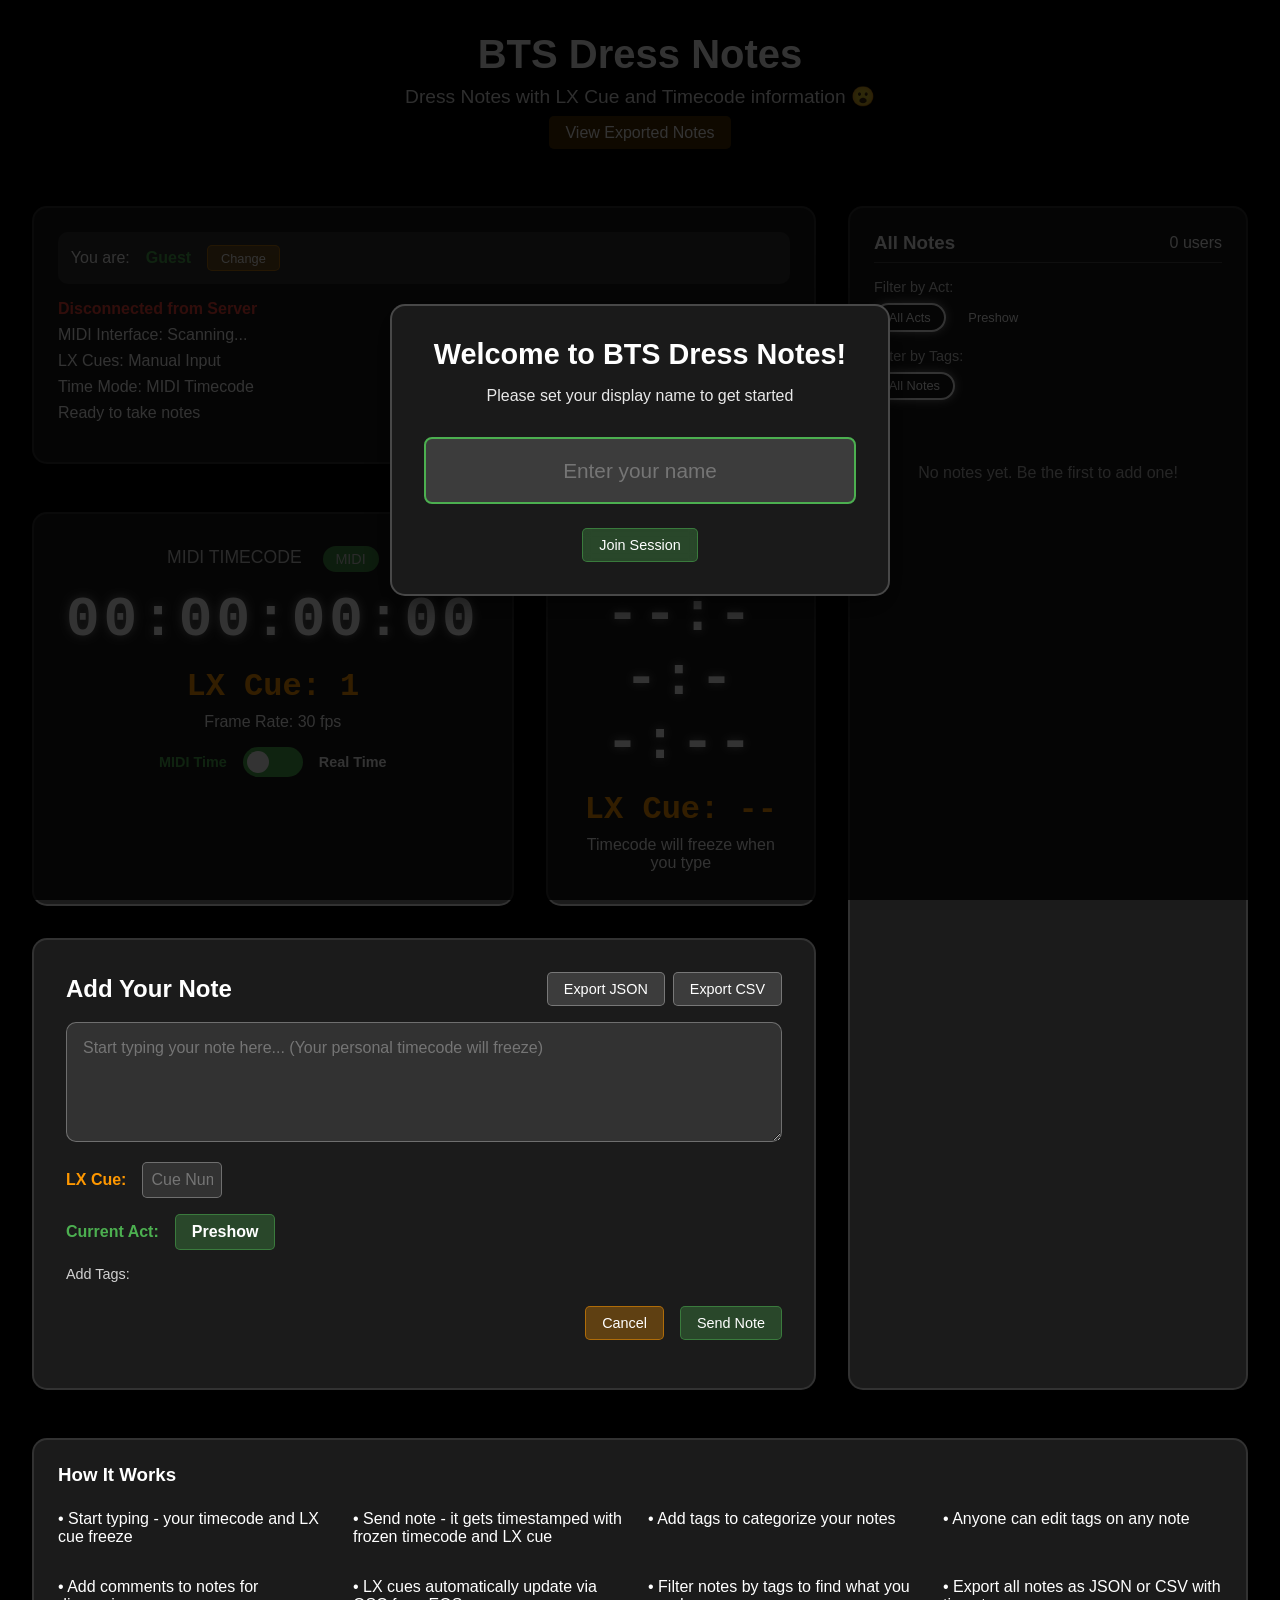
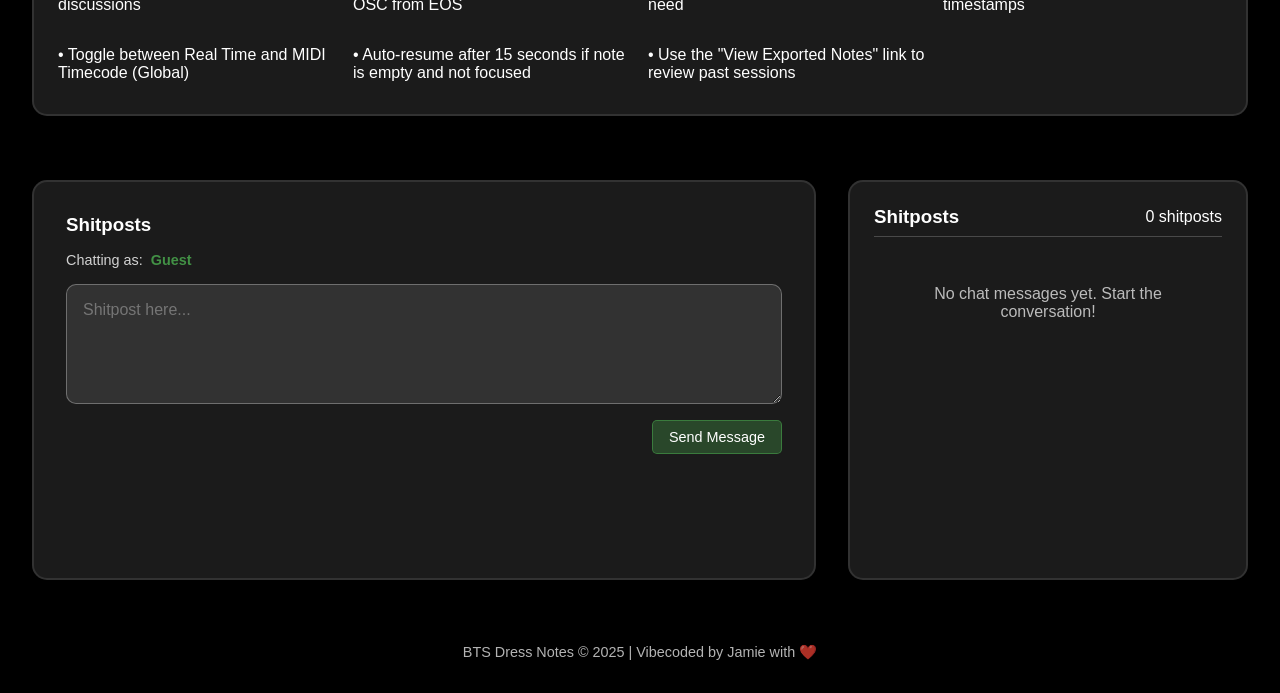
==== public/index.html @ f2900515 "feat: implement HTML sanitization to prevent XSS attacks" ====
<!DOCTYPE html>
<html lang="en">
<head>
    <meta charset="UTF-8">
    <meta name="viewport" content="width=device-width, initial-scale=1.0">
    <title>BTS Dress Notes</title>
    <style>
        * {
            margin: 0;
            padding: 0;
            box-sizing: border-box;
            font-family: 'Segoe UI', Tahoma, Geneva, Verdana, sans-serif;
        }
        
        body {
            background: #000000;
            color: white;
            min-height: 100vh;
            padding: 2rem;
        }
        
        .container {
            display: grid;
            grid-template-columns: 1fr 400px;
            grid-template-rows: auto 1fr auto auto; /* Added extra row for chat */
            gap: 2rem;
            max-width: 1600px;
            margin: 0 auto;
            min-height: 80vh;
        }
        
        header {
            grid-column: 1 / -1;
            text-align: center;
            margin-bottom: 2rem;
        }
        
        h1 {
            font-size: 2.5rem;
            margin-bottom: 0.5rem;
            text-shadow: 2px 2px 4px rgba(0, 0, 0, 0.3);
        }
        
        .subtitle {
            font-size: 1.2rem;
            opacity: 0.9;
            max-width: 600px;
            margin: 0 auto;
        }
        
        .main-content {
            display: flex;
            flex-direction: column;
            gap: 2rem;
        }
        
        .timecode-section {
            display: grid;
            grid-template-columns: 1fr 1fr;
            gap: 2rem;
        }
        
        .global-timecode, .personal-timecode {
            background: rgba(30, 30, 30, 0.9);
            border-radius: 15px;
            padding: 2rem;
            text-align: center;
            box-shadow: 0 10px 30px rgba(0, 0, 0, 0.4);
            border: 2px solid rgba(255, 255, 255, 0.1);
        }
        
        .personal-timecode.frozen {
            border-color: #ff9800;
            background: rgba(255, 152, 0, 0.1);
        }
        
        .timecode {
            font-family: 'Courier New', monospace;
            font-size: 3.5rem;
            font-weight: bold;
            letter-spacing: 4px;
            margin: 1rem 0;
            text-shadow: 0 0 10px rgba(255, 255, 255, 0.5);
        }
        
        .lx-cue {
            font-family: 'Courier New', monospace;
            font-size: 2rem;
            font-weight: bold;
            margin: 0.5rem 0;
            color: #ff9800;
        }
        
        .timecode-label {
            font-size: 1.1rem;
            opacity: 0.8;
            margin-bottom: 0.5rem;
        }
        
        .time-mode-toggle {
            display: flex;
            justify-content: center;
            align-items: center;
            gap: 1rem;
            margin-top: 1rem;
        }
        
        .toggle-switch {
            position: relative;
            display: inline-block;
            width: 60px;
            height: 30px;
        }
        
        .toggle-switch input {
            opacity: 0;
            width: 0;
            height: 0;
        }
        
        .toggle-slider {
            position: absolute;
            cursor: pointer;
            top: 0;
            left: 0;
            right: 0;
            bottom: 0;
            background-color: #4CAF50;
            transition: .4s;
            border-radius: 34px;
        }
        
        .toggle-slider:before {
            position: absolute;
            content: "";
            height: 22px;
            width: 22px;
            left: 4px;
            bottom: 4px;
            background-color: white;
            transition: .4s;
            border-radius: 50%;
        }
        
        input:checked + .toggle-slider {
            background-color: #2196F3;
        }
        
        input:checked + .toggle-slider:before {
            transform: translateX(30px);
        }
        
        .toggle-label {
            font-size: 0.9rem;
            font-weight: bold;
        }
        
        .toggle-label.active {
            color: #4CAF50;
        }
        
        .toggle-label.inactive {
            opacity: 0.7;
        }
        
        .notes-section {
            background: rgba(30, 30, 30, 0.9);
            border-radius: 15px;
            padding: 2rem;
            box-shadow: 0 10px 30px rgba(0, 0, 0, 0.4);
            border: 2px solid rgba(255, 255, 255, 0.1);
        }
        
        .notes-header {
            display: flex;
            justify-content: space-between;
            align-items: center;
            margin-bottom: 1rem;
        }
        
        .export-buttons {
            display: flex;
            gap: 0.5rem;
        }
        
        .note-input-area {
            margin-bottom: 1rem;
        }
        
        textarea {
            width: 100%;
            height: 120px;
            background: rgba(255, 255, 255, 0.1);
            border: 1px solid rgba(255, 255, 255, 0.3);
            border-radius: 10px;
            padding: 1rem;
            color: white;
            font-size: 1rem;
            resize: vertical;
            margin-bottom: 1rem;
        }
        
        textarea:focus {
            outline: none;
            border-color: rgba(255, 255, 255, 0.6);
            background: rgba(255, 255, 255, 0.15);
        }
        
        .lx-cue-input {
            display: flex;
            align-items: center;
            gap: 1rem;
            margin-bottom: 1rem;
        }
        
        .lx-cue-input label {
            font-weight: bold;
            color: #ff9800;
        }
        
        .lx-cue-input input {
            background: rgba(255, 255, 255, 0.1);
            border: 1px solid rgba(255, 255, 255, 0.3);
            border-radius: 5px;
            padding: 0.5rem;
            color: white;
            font-size: 1rem;
            width: 80px;
            text-align: center;
        }
        
        .lx-cue-input input:disabled {
            opacity: 0.5;
            cursor: not-allowed;
        }
        
        .lx-cue-input input:focus {
            outline: none;
            border-color: #ff9800;
            background: rgba(255, 255, 255, 0.15);
        }
        
        .note-actions {
            display: flex;
            gap: 1rem;
            justify-content: flex-end;
        }
        
        /* Notes Log moved to right panel */
        .notes-log-panel {
            grid-column: 2;
            grid-row: 2;
            display: flex;
            flex-direction: column;
            background: rgba(30, 30, 30, 0.9);
            border-radius: 15px;
            padding: 1.5rem;
            box-shadow: 0 10px 30px rgba(0, 0, 0, 0.4);
            border: 2px solid rgba(255, 255, 255, 0.1);
            height: 100%;
        }
        
        .notes-log-header {
            display: flex;
            justify-content: space-between;
            align-items: center;
            margin-bottom: 1rem;
            padding-bottom: 0.5rem;
            border-bottom: 1px solid rgba(255, 255, 255, 0.2);
        }
        
        .notes-log-content {
            flex-grow: 1;
            overflow-y: auto;
            max-height: 600px;
        }
        
        .note-item {
            background: rgba(255, 255, 255, 0.1);
            border-radius: 8px;
            padding: 1rem;
            margin-bottom: 1rem;
            border-left: 4px solid #4CAF50;
            position: relative;
        }
        
        .note-header {
            display: flex;
            justify-content: space-between;
            margin-bottom: 0.5rem;
            font-size: 0.9rem;
            opacity: 0.8;
        }
        
        .note-user {
            font-weight: bold;
            color: #4CAF50;
        }
        
        .note-timecode {
            font-family: 'Courier New', monospace;
        }
        
        .note-lx-cue {
            font-family: 'Courier New', monospace;
            color: #ff9800;
            font-weight: bold;
            margin-left: 1rem;
        }
        
        .note-text {
            line-height: 1.5;
            margin-bottom: 0.5rem;
        }
        
        .note-tags {
            display: flex;
            flex-wrap: wrap;
            gap: 0.3rem;
            margin-top: 0.5rem;
        }
        
        .note-tag {
            display: inline-block;
            padding: 0.2rem 0.6rem;
            border-radius: 10px;
            font-size: 0.7rem;
            font-weight: bold;
        }

        /* Comments Section */
        .comments-section {
            margin-top: 1rem;
            border-top: 1px solid rgba(255, 255, 255, 0.2);
            padding-top: 0.8rem;
        }

        .comments-toggle {
            background: rgba(255, 255, 255, 0.1);
            border: 1px solid rgba(255, 255, 255, 0.3);
            color: white;
            padding: 0.4rem 0.8rem;
            border-radius: 5px;
            cursor: pointer;
            font-size: 0.8rem;
            margin-bottom: 0.8rem;
            transition: all 0.3s ease;
            display: flex;
            align-items: center;
            gap: 0.5rem;
            width: 100%;
            text-align: left;
        }

        .comments-toggle:hover {
            background: rgba(255, 255, 255, 0.2);
        }

        .comments-toggle .count {
            background: rgba(76, 175, 80, 0.3);
            border-radius: 10px;
            padding: 0.1rem 0.5rem;
            font-size: 0.7rem;
            font-weight: bold;
        }

        .comments-toggle .arrow {
            transition: transform 0.3s ease;
            margin-left: auto;
        }

        .comments-toggle.expanded .arrow {
            transform: rotate(180deg);
        }

        .comments-container {
            display: none;
            max-height: 300px;
            overflow-y: auto;
            margin-bottom: 0.8rem;
        }

        .comments-container.expanded {
            display: block;
        }

        .comment-input-area {
            display: none;
            margin-top: 0.8rem;
        }

        .comment-input-area.expanded {
            display: block;
        }

        .comment-item {
            background: rgba(255, 255, 255, 0.05);
            border-radius: 5px;
            padding: 0.8rem;
            margin-bottom: 0.5rem;
            border-left: 2px solid rgba(255, 255, 255, 0.2);
        }

        .comment-header {
            display: flex;
            justify-content: space-between;
            margin-bottom: 0.3rem;
            font-size: 0.8rem;
            opacity: 0.8;
        }

        .comment-user {
            font-weight: bold;
            color: #4CAF50;
        }

        .comment-time {
            font-size: 0.7rem;
            opacity: 0.7;
        }

        .comment-text {
            font-size: 0.9rem;
            line-height: 1.4;
        }

        .comment-input {
            width: 100%;
            height: 60px;
            background: rgba(255, 255, 255, 0.1);
            border: 1px solid rgba(255, 255, 255, 0.3);
            border-radius: 5px;
            padding: 0.5rem;
            color: white;
            font-size: 0.9rem;
            resize: vertical;
            margin-bottom: 0.5rem;
        }

        .comment-input:focus {
            outline: none;
            border-color: rgba(255, 255, 255, 0.6);
            background: rgba(255, 255, 255, 0.15);
        }

        .comment-actions {
            display: flex;
            gap: 0.5rem;
            justify-content: flex-end;
        }
        
        /* Status Panel */
        .status-panel {
            background: rgba(30, 30, 30, 0.9);
            border-radius: 15px;
            padding: 1.5rem;
            box-shadow: 0 10px 30px rgba(0, 0, 0, 0.4);
            border: 2px solid rgba(255, 255, 255, 0.1);
            margin-bottom: 1rem;
        }
        
        .status-connected {
            color: #4CAF50;
            font-weight: bold;
        }
        
        .status-disconnected {
            color: #f44336;
            font-weight: bold;
        }
        
        .users-list {
            list-style: none;
            margin-top: 1rem;
        }
        
        .user-item {
            display: flex;
            align-items: center;
            padding: 0.5rem 0;
            border-bottom: 1px solid rgba(255, 255, 255, 0.1);
        }
        
        .user-typing {
            color: #ff9800;
            font-style: italic;
            margin-left: auto;
            font-size: 0.9rem;
        }
        
        .typing-indicator {
            display: inline-block;
            width: 8px;
            height: 8px;
            background: #ff9800;
            border-radius: 50%;
            margin-right: 0.5rem;
            animation: pulse 1.5s infinite;
        }
        
        @keyframes pulse {
            0% { opacity: 1; }
            50% { opacity: 0.7; }
            100% { opacity: 1; }
        }
        
        /* Instructions Panel (moved to bottom) */
        .instructions-panel {
            grid-column: 1 / -1;
            background: rgba(30, 30, 30, 0.9);
            border-radius: 15px;
            padding: 1.5rem;
            box-shadow: 0 10px 30px rgba(0, 0, 0, 0.4);
            border: 2px solid rgba(255, 255, 255, 0.1);
            margin-top: 1rem;
        }
        
        .instructions-grid {
            display: grid;
            grid-template-columns: repeat(auto-fit, minmax(250px, 1fr));
            gap: 1rem;
            margin-top: 1rem;
        }
        
        .instruction-item {
            padding: 0.5rem 0;
        }
        
        button {
            background: rgba(255, 255, 255, 0.15);
            border: 1px solid rgba(255, 255, 255, 0.3);
            color: white;
            padding: 0.5rem 1rem;
            border-radius: 5px;
            cursor: pointer;
            font-size: 0.9rem;
            transition: all 0.3s ease;
            backdrop-filter: blur(5px);
        }
        
        button:hover {
            background: rgba(255, 255, 255, 0.25);
            transform: translateY(-2px);
        }
        
        button.primary {
            background: rgba(76, 175, 80, 0.3);
            border-color: rgba(76, 175, 80, 0.5);
        }
        
        button.secondary {
            background: rgba(255, 152, 0, 0.3);
            border-color: rgba(255, 152, 0, 0.5);
        }
        
        button.small {
            padding: 0.2rem 0.5rem;
            font-size: 0.7rem;
        }
        
        .source-badge {
            display: inline-block;
            padding: 0.3rem 0.8rem;
            border-radius: 20px;
            font-size: 0.9rem;
            margin-left: 1rem;
            vertical-align: middle;
        }
        
        .source-midi {
            background: #4CAF50;
        }
        
        
        footer {
            grid-column: 1 / -1;
            text-align: center;
            margin-top: 2rem;
            opacity: 0.7;
            font-size: 0.9rem;
        }

        /* Modal Styles */
        .modal {
            display: none;
            position: fixed;
            top: 0;
            left: 0;
            width: 100%;
            height: 100%;
            background: rgba(0, 0, 0, 0.8);
            z-index: 1000;
            justify-content: center;
            align-items: center;
        }

        .modal-content {
            background: #1a1a1a;
            padding: 2rem;
            border-radius: 15px;
            width: 90%;
            max-width: 500px;
            text-align: center;
            box-shadow: 0 10px 30px rgba(0, 0, 0, 0.5);
            border: 2px solid rgba(255, 255, 255, 0.2);
        }

        .modal h2 {
            margin-bottom: 1rem;
            font-size: 1.8rem;
        }

        .modal p {
            margin-bottom: 2rem;
            opacity: 0.9;
        }

        .name-input {
            width: 100%;
            padding: 1rem;
            background: rgba(255, 255, 255, 0.1);
            border: 1px solid rgba(255, 255, 255, 0.3);
            border-radius: 8px;
            color: white;
            font-size: 1.1rem;
            text-align: center;
            margin-bottom: 1.5rem;
        }

        .name-input:focus {
            outline: none;
            border-color: rgba(255, 255, 255, 0.6);
            background: rgba(255, 255, 255, 0.15);
        }

        .modal-buttons {
            display: flex;
            gap: 1rem;
            justify-content: center;
        }

        .user-info {
            display: flex;
            align-items: center;
            gap: 1rem;
            margin-bottom: 1rem;
            background: rgba(255, 255, 255, 0.1);
            padding: 0.8rem;
            border-radius: 10px;
        }

        .user-name-display {
            font-weight: bold;
            color: #4CAF50;
        }

        .change-name-btn {
            background: rgba(255, 152, 0, 0.3);
            border-color: rgba(255, 152, 0, 0.5);
            padding: 0.3rem 0.8rem;
            font-size: 0.8rem;
        }

        /* Tag Styles */
        .tags-section {
            margin-bottom: 1rem;
        }

        .tags-label {
            font-size: 0.9rem;
            margin-bottom: 0.5rem;
            opacity: 0.8;
        }

        .tags-container {
            display: flex;
            flex-wrap: wrap;
            gap: 0.5rem;
            margin-bottom: 1rem;
        }

        .tag-checkbox {
            display: none;
        }

        .tag-label {
            display: inline-block;
            padding: 0.3rem 0.8rem;
            border-radius: 15px;
            font-size: 0.8rem;
            cursor: pointer;
            transition: all 0.3s ease;
            border: 2px solid transparent;
        }

        .tag-label:hover {
            transform: translateY(-2px);
        }

        .tag-checkbox:checked + .tag-label {
            border-color: white;
            box-shadow: 0 0 10px rgba(255, 255, 255, 0.5);
        }

        .filter-section {
            margin-bottom: 1rem;
        }

        .filter-tags {
            display: flex;
            flex-wrap: wrap;
            gap: 0.5rem;
            margin-bottom: 1rem;
        }

        .filter-tag {
            display: inline-block;
            padding: 0.3rem 0.8rem;
            border-radius: 15px;
            font-size: 0.8rem;
            cursor: pointer;
            transition: all 0.3s ease;
            border: 2px solid transparent;
        }

        .filter-tag.active {
            border-color: white;
            box-shadow: 0 0 10px rgba(255, 255, 255, 0.5);
        }

        /* Edit Tags Modal */
        .edit-tags-modal {
            display: none;
            position: fixed;
            top: 0;
            left: 0;
            width: 100%;
            height: 100%;
            background: rgba(0, 0, 0, 0.8);
            z-index: 1000;
            justify-content: center;
            align-items: center;
        }

        .edit-tags-content {
            background: #1a1a1a;
            padding: 2rem;
            border-radius: 15px;
            width: 90%;
            max-width: 500px;
            box-shadow: 0 10px 30px rgba(0, 0, 0, 0.5);
            border: 2px solid rgba(255, 255, 255, 0.2);
        }

        .edit-tags-content h3 {
            margin-bottom: 1rem;
            text-align: center;
        }

        .edit-tags-container {
            display: flex;
            flex-wrap: wrap;
            gap: 0.5rem;
            margin-bottom: 1.5rem;
            justify-content: center;
        }

        .edit-tags-actions {
            display: flex;
            gap: 1rem;
            justify-content: center;
        }

        .note-actions-row {
            display: flex;
            justify-content: flex-end;
            gap: 0.5rem;
            margin-top: 0.5rem;
        }
        
        @media (max-width: 1200px) {
            .container {
                grid-template-columns: 1fr;
                grid-template-rows: auto;
            }
            
            .timecode-section {
                grid-template-columns: 1fr;
            }
            
            .notes-log-panel {
                grid-column: 1;
                grid-row: auto;
            }
        }
        
        @media (max-width: 768px) {
            .timecode {
                font-size: 2.5rem;
            }
            
            h1 {
                font-size: 2rem;
            }

            .modal-content {
                padding: 1.5rem;
                margin: 1rem;
            }

            .edit-tags-content {
                padding: 1.5rem;
                margin: 1rem;
            }
        }
        .note-text-edit, .comment-text-edit {
            width: 100%;
            height: 100px;
            background: rgba(255, 255, 255, 0.1);
            border: 1px solid rgba(255, 255, 255, 0.3);
            border-radius: 5px;
            padding: 0.5rem;
            color: white;
            font-size: 0.9rem;
            resize: vertical;
        }

        .comment-text-edit {
            height: 60px;
        }

        .note-text-edit:focus, .comment-text-edit:focus {
            outline: none;
            border-color: rgba(255, 255, 255, 0.6);
            background: rgba(255, 255, 255, 0.15);
        }

        .comment-actions {
            display: flex;
            gap: 0.3rem;
            justify-content: flex-start;
        }

        .note-edited {
            font-size: 0.7rem;
            opacity: 0.7;
            margin-top: 0.3rem;
            font-style: italic;
        }
        /* Chat Section Styles */
        .chat-section {
            display: grid;
            grid-template-columns: 1fr 400px;
            gap: 2rem;
            margin-top: 2rem;
            grid-column: 1 / -1;
            grid-row: 4;
        }

        .chat-input-area {
            background: rgba(30, 30, 30, 0.9);
            border-radius: 15px;
            padding: 2rem;
            box-shadow: 0 10px 30px rgba(0, 0, 0, 0.4);
            border: 2px solid rgba(255, 255, 255, 0.1);
            display: flex;
            flex-direction: column;
        }

        .chat-input-area h3 {
            margin-bottom: 1rem;
        }

        .user-info-small {
            display: flex;
            align-items: center;
            gap: 0.5rem;
            margin-bottom: 1rem;
            font-size: 0.9rem;
            opacity: 0.8;
        }

        .user-name-display-small {
            font-weight: bold;
            color: #4CAF50;
        }

        #chatInput {
            width: 100%;
            height: 120px;
            background: rgba(255, 255, 255, 0.1);
            border: 1px solid rgba(255, 255, 255, 0.3);
            border-radius: 10px;
            padding: 1rem;
            color: white;
            font-size: 1rem;
            resize: vertical;
            margin-bottom: 1rem;
        }

        #chatInput:focus {
            outline: none;
            border-color: rgba(255, 255, 255, 0.6);
            background: rgba(255, 255, 255, 0.15);
        }

        .chat-actions {
            display: flex;
            justify-content: flex-end;
        }

        .chat-log-panel {
            background: rgba(30, 30, 30, 0.9);
            border-radius: 15px;
            padding: 1.5rem;
            box-shadow: 0 10px 30px rgba(0, 0, 0, 0.4);
            border: 2px solid rgba(255, 255, 255, 0.1);
            height: 400px;
            display: flex;
            flex-direction: column;
        }

        .chat-log-header {
            display: flex;
            justify-content: space-between;
            align-items: center;
            margin-bottom: 1rem;
            padding-bottom: 0.5rem;
            border-bottom: 1px solid rgba(255, 255, 255, 0.2);
        }

        .chat-log-content {
            flex-grow: 1;
            overflow-y: auto;
            max-height: 320px;
        }

        .chat-message {
            background: rgba(255, 255, 255, 0.1);
            border-radius: 8px;
            padding: 1rem;
            margin-bottom: 1rem;
            border-left: 4px solid #4CAF50;
        }

        .chat-message-header {
            display: flex;
            justify-content: space-between;
            margin-bottom: 0.5rem;
            font-size: 0.9rem;
            opacity: 0.8;
        }

        .chat-message-user {
            font-weight: bold;
            color: #4CAF50;
        }

        .chat-message-time {
            font-family: 'Courier New', monospace;
            font-size: 0.8rem;
        }

        .chat-message-text {
            line-height: 1.5;
            word-wrap: break-word;
        }

        /* Adjust comments section for always-visible */
        .comments-section {
            margin-top: 1rem;
            border-top: 1px solid rgba(255, 255, 255, 0.2);
            padding-top: 0.8rem;
        }

        .comments-container {
            max-height: 300px;
            overflow-y: auto;
            margin-bottom: 0.8rem;
        }

        /* Act Input Styles */
        .act-input {
            display: flex;
            align-items: center;
            gap: 1rem;
            margin-bottom: 1rem;
        }

        .act-input label {
            font-weight: bold;
            color: #4CAF50;
        }

        .act-input select {
            background: rgba(255, 255, 255, 0.1);
            border: 1px solid rgba(255, 255, 255, 0.3);
            border-radius: 5px;
            padding: 0.5rem;
            color: white;
            font-size: 1rem;
            width: 120px;
        }

        .act-input select:focus {
            outline: none;
            border-color: #4CAF50;
            background: rgba(255, 255, 255, 0.15);
        }

        /* Act Filter Styles */
        .act-filter {
            display: flex;
            flex-wrap: wrap;
            gap: 0.5rem;
            margin-bottom: 1rem;
        }

        /* Note Act Display */
        .note-act {
            background: rgba(76, 175, 80, 0.3);
            padding: 0.2rem 0.6rem;
            border-radius: 10px;
            font-size: 0.8rem;
            font-weight: bold;
            margin-left: 1rem;
        }

        /* Act Display Styles */
        .act-display {
            display: flex;
            align-items: center;
            gap: 1rem;
            margin-bottom: 1rem;
        }

        .act-display label {
            font-weight: bold;
            color: #4CAF50;
        }

        /* Ensure name modal is always on top and can't be missed */
        #nameModal {
            z-index: 10000 !important;
        }

        #nameModal .modal-content {
            position: relative;
            animation: pulse-warning 2s infinite;
        }

        @keyframes pulse-warning {
            0% { box-shadow: 0 0 0 0 rgba(255, 152, 0, 0.7); }
            70% { box-shadow: 0 0 0 10px rgba(255, 152, 0, 0); }
            100% { box-shadow: 0 0 0 0 rgba(255, 152, 0, 0); }
        }

        /* Make the name input more prominent */
        .name-input {
            font-size: 1.3rem !important;
            padding: 1.2rem !important;
            border: 2px solid #4CAF50 !important;
        }

        #currentActDisplay {
            background: rgba(76, 175, 80, 0.3);
            padding: 0.5rem 1rem;
            border-radius: 5px;
            font-weight: bold;
            border: 1px solid rgba(76, 175, 80, 0.5);
        }

        @media (max-width: 1200px) {
            .chat-section {
                grid-template-columns: 1fr;
            }
            
            .chat-log-panel {
                height: 300px;
            }
        }
    </style>
</head>
<body>
    <!-- Name Setting Modal -->
    <div id="nameModal" class="modal">
        <div class="modal-content">
            <h2>Welcome to BTS Dress Notes!</h2>
            <p>Please set your display name to get started</p>
            <input type="text" id="nameInput" class="name-input" placeholder="Enter your name" maxlength="20">
            <div class="modal-buttons">
                <button id="confirmName" class="primary">Join Session</button>
            </div>
        </div>
    </div>

    <!-- Edit Tags Modal -->
    <div id="editTagsModal" class="edit-tags-modal">
        <div class="edit-tags-content">
            <h3>Edit Note Tags</h3>
            <div class="edit-tags-container" id="editTagsContainer">
                <!-- Tags for editing will be populated by JavaScript -->
            </div>
            <div class="edit-tags-actions">
                <button id="cancelEditTags" class="secondary">Cancel</button>
                <button id="saveEditTags" class="primary">Save Tags</button>
            </div>
        </div>
    </div>

    <div class="container">
        <header>
            <h1>BTS Dress Notes</h1>
            <p class="subtitle">Dress Notes with LX Cue and Timecode information 😮</p>
            <div style="margin-top: 1rem;">
                <a href="/recall.html" class="primary" style="text-decoration: none; color: white; padding: 0.5rem 1rem; background: rgba(255, 152, 0, 0.3); border-radius: 5px;">View Exported Notes</a>
            </div>
        </header>
        
        <div class="main-content">
            <div class="status-panel">
                <div class="user-info">
                    <span>You are: </span>
                    <span class="user-name-display" id="currentUserName">Guest</span>
                    <button id="changeNameBtn" class="change-name-btn">Change</button>
                </div>
                <div id="connectionStatus" class="status-disconnected">Disconnected from Server</div>
                <div id="midiStatus" style="margin-top: 0.5rem;">MIDI Interface: Scanning...</div>
                <div id="oscStatus" style="margin-top: 0.5rem;">LX Cues: Manual Input</div>
                <div id="timeModeStatus" style="margin-top: 0.5rem;">Time Mode: MIDI Timecode</div>
                <div id="userStatus" style="margin-top: 0.5rem;">Ready to take notes</div>
                <ul class="users-list" id="usersList"></ul>
            </div>
            
            <div class="timecode-section">
                <div class="global-timecode">
                    <div class="timecode-label">
                        <span id="timeModeLabel">MIDI TIMECODE</span>
                        <span id="sourceBadge" class="source-badge source-midi">MIDI</span>
                    </div>
                    <div class="timecode" id="globalTimecode">00:00:00:00</div>
                    <div class="lx-cue" id="globalLxCue">LX Cue: 1</div>
                    <div class="frame-rate-display" id="globalFrameRate">Frame Rate: 30 fps</div>
                    
                    <div class="time-mode-toggle">
                        <span class="toggle-label active" id="midiLabel">MIDI Time</span>
                        <label class="toggle-switch">
                            <input type="checkbox" id="timeModeToggle">
                            <span class="toggle-slider"></span>
                        </label>
                        <span class="toggle-label" id="realtimeLabel">Real Time</span>
                    </div>
                </div>
                
                <div class="personal-timecode" id="personalTimecode">
                    <div class="timecode-label">YOUR NOTE TIMECODE</div>
                    <div class="timecode" id="personalTimecodeDisplay">--:--:--:--</div>
                    <div class="lx-cue" id="personalLxCueDisplay">LX Cue: --</div>
                    <div class="frame-rate-display">Timecode will freeze when you type</div>
                </div>
            </div>
            
            <div class="notes-section">
                <div class="notes-header">
                    <h2>Add Your Note</h2>
                    <div class="export-buttons">
                        <button id="exportJson">Export JSON</button>
                        <button id="exportCsv">Export CSV</button>
                    </div>
                </div>
                
                <div class="note-input-area">
                    <textarea id="noteInput" placeholder="Start typing your note here... (Your personal timecode will freeze)"></textarea>
                    
                    <div class="lx-cue-input">
                        <label for="lxCueInput">LX Cue:</label>
                        <input type="text" id="lxCueInput" placeholder="Cue Number">
                    </div>
                    
                    <div class="act-display">
                        <label>Current Act:</label>
                        <span id="currentActDisplay">Preshow</span>
                    </div>
                    <div class="tags-section">
                        <div class="tags-label">Add Tags:</div>
                        <div class="tags-container" id="tagsContainer">
                            <!-- Tags will be populated by JavaScript -->
                        </div>
                    </div>
                    
                    <div class="note-actions">
                        <button id="cancelNote" class="secondary">Cancel</button>
                        <button id="sendNote" class="primary" disabled>Send Note</button>
                    </div>
                </div>
            </div>
        </div>
        
        <!-- Notes Log Panel (moved to right) -->
        <div class="notes-log-panel">
            <div class="notes-log-header">
                <h3>All Notes</h3>
                <span class="user-count" id="userCount">0 users</span>
            </div>
            
            <div class="filter-section">
                <div class="tags-label">Filter by Act:</div>
                <div class="act-filter" id="actFilter">
                    <div class="filter-tag active" data-act="all">All Acts</div>
                    <div class="filter-tag" data-act="Preshow">Preshow</div>
                </div>
                
                <div class="tags-label" style="margin-top: 1rem;">Filter by Tags:</div>
                <div class="filter-tags" id="filterTags">
                    <div class="filter-tag active" data-tag="all">All Notes</div>
                    <!-- Filter tags will be populated by JavaScript -->
                </div>
            </div>
            
            <div class="notes-log-content" id="notesList">
                <div style="text-align: center; opacity: 0.7; padding: 2rem;">
                    No notes yet. Be the first to add one!
                </div>
            </div>
        </div>
        <!-- New Chat Section -->
        <div class="chat-section">
            <div class="chat-input-area">
                <h3>Shitposts</h3>
                <div class="user-info-small">
                    <span>Chatting as: </span>
                    <span class="user-name-display-small" id="chatUserName">Guest</span>
                </div>
                <textarea id="chatInput" placeholder="Shitpost here..."></textarea>
                <div class="chat-actions">
                    <button id="sendChat" class="primary" disabled>Send Message</button>
                </div>
            </div>
            
            <div class="chat-log-panel">
                <div class="chat-log-header">
                    <h3>Shitposts</h3>
                    <span class="chat-count" id="chatCount">0 shitposts</span>
                </div>
                <div class="chat-log-content" id="chatMessages">
                    <div style="text-align: center; opacity: 0.7; padding: 2rem;">
                        No chat messages yet. Start the conversation!
                    </div>
                </div>
            </div>
        </div>
        
        <!-- Instructions Panel (moved to bottom) -->
        <div class="instructions-panel">
            <h3>How It Works</h3>
            <div class="instructions-grid">
                <div class="instruction-item">• Start typing - your timecode and LX cue freeze</div>
                <div class="instruction-item">• Send note - it gets timestamped with frozen timecode and LX cue</div>
                <div class="instruction-item">• Add tags to categorize your notes</div>
                <div class="instruction-item">• Anyone can edit tags on any note</div>
                <div class="instruction-item">• Add comments to notes for discussions</div>
                <div class="instruction-item">• LX cues automatically update via OSC from EOS</div>
                <div class="instruction-item">• Filter notes by tags to find what you need</div>
                <div class="instruction-item">• Export all notes as JSON or CSV with timestamps</div>
                <div class="instruction-item">• Toggle between Real Time and MIDI Timecode (Global)</div>
                <div class="instruction-item">• Auto-resume after 15 seconds if note is empty and not focused</div>
                <div class="instruction-item">• Use the "View Exported Notes" link to review past sessions</div>
            </div>
        </div>
        
        <footer>
            <p>BTS Dress Notes &copy; 2025 | Vibecoded by Jamie with ❤️</p>
        </footer>
    </div>

    <script src="/socket.io/socket.io.js"></script>
    <script>
        // All the JavaScript code remains exactly the same as in the previous version
        // Only the CSS has been changed for the background
        document.addEventListener('DOMContentLoaded', function() {
            // HTML sanitization function to prevent XSS attacks
            function escapeHtml(text) {
                if (typeof text !== 'string') return text;
                const div = document.createElement('div');
                div.textContent = text;
                return div.innerHTML;
            }
            // Existing variable declarations
            const globalTimecodeElement = document.getElementById('globalTimecode');
            const globalLxCueElement = document.getElementById('globalLxCue');
            const globalFrameRateElement = document.getElementById('globalFrameRate');
            const personalTimecodeElement = document.getElementById('personalTimecodeDisplay');
            const personalLxCueElement = document.getElementById('personalLxCueDisplay');
            const personalTimecodeContainer = document.getElementById('personalTimecode');
            const connectionStatus = document.getElementById('connectionStatus');
            const midiStatus = document.getElementById('midiStatus');
            const oscStatus = document.getElementById('oscStatus');
            const timeModeStatus = document.getElementById('timeModeStatus');
            const userStatus = document.getElementById('userStatus');
            const sourceBadge = document.getElementById('sourceBadge');
            const timeModeLabel = document.getElementById('timeModeLabel');
            const noteInput = document.getElementById('noteInput');
            const lxCueInput = document.getElementById('lxCueInput');
            const sendNoteBtn = document.getElementById('sendNote');
            const cancelNoteBtn = document.getElementById('cancelNote');
            const usersList = document.getElementById('usersList');
            const notesList = document.getElementById('notesList');
            const exportJsonBtn = document.getElementById('exportJson');
            const exportCsvBtn = document.getElementById('exportCsv');
            const currentUserName = document.getElementById('currentUserName');
            const changeNameBtn = document.getElementById('changeNameBtn');
            
            // Time mode toggle elements
            const timeModeToggle = document.getElementById('timeModeToggle');
            const realtimeLabel = document.getElementById('realtimeLabel');
            const midiLabel = document.getElementById('midiLabel');
            
            // Modal elements
            const nameModal = document.getElementById('nameModal');
            const nameInput = document.getElementById('nameInput');
            const confirmNameBtn = document.getElementById('confirmName');
            
            // Tag elements
            const tagsContainer = document.getElementById('tagsContainer');
            const filterTagsContainer = document.getElementById('filterTags');
            const currentActDisplay = document.getElementById('currentActDisplay');
            let currentAct = 'Preshow'; // Track current act locally
            const actFilter = document.getElementById('actFilter');
            
            // Edit tags modal elements
            const editTagsModal = document.getElementById('editTagsModal');
            const editTagsContainer = document.getElementById('editTagsContainer');
            const cancelEditTagsBtn = document.getElementById('cancelEditTags');
            const saveEditTagsBtn = document.getElementById('saveEditTags');
            
            // User count element
            const userCount = document.getElementById('userCount');

            // Chat elements
            const chatInput = document.getElementById('chatInput');
            const sendChatBtn = document.getElementById('sendChat');
            const chatMessages = document.getElementById('chatMessages');
            const chatCount = document.getElementById('chatCount');
            const chatUserName = document.getElementById('chatUserName');

            let chatMessagesList = [];
            let expandedCommentSections = new Set(); // Track which note comments are expanded
            
            let nameTimeout = null;
            let nameSet = false;

            // Existing variable declarations
            let currentUser = {
                name: 'Guest',
                id: null,
                isTyping: false,
                frozenTimecode: null,
                frozenLxCue: null,
                currentFrameRate: 30
            };
            
            let currentGlobalTimecode = {
                hours: 0,
                minutes: 0,
                seconds: 0,
                frames: 0,
                frameRate: 30
            };
            
            let currentGlobalLxCue = '1';
            
            let allNotes = [];
            let timeMode = 'realtime';
            let realTimeInterval = null;
            let availableTags = [];
            let selectedTags = [];
            let filterTag = 'all';
            let filterAct = 'all';
            let currentlyEditingNoteId = null;
            let editTagsSelected = [];
            let autoResumeTimer = null;
            let currentUsers = [];
            
            // Tag persistence functions
            function loadTagsFromStorage() {
                const storedTags = localStorage.getItem('midi-timecode-notes-tags');
                if (storedTags) {
                    availableTags = JSON.parse(storedTags);
                    updateTagsDisplay();
                    updateFilterTags();
                }
            }

            function saveTagsToStorage() {
                localStorage.setItem('midi-timecode-notes-tags', JSON.stringify(availableTags));
            }

            // Initialize tags when the page loads
            function initializeTags() {
                loadTagsFromStorage();
            }

            initializeTags();

            function startNameTimeout() {
                // Clear any existing timeout
                if (nameTimeout) {
                    clearTimeout(nameTimeout);
                }
                
                // Set 10 minute warning (600,000 milliseconds)
                const warningTimeout = setTimeout(() => {
                    if (!nameSet && nameModal.style.display !== 'none') {
                        showNameWarning();
                    }
                }, 600000); // 10 minutes
                
                // Set 15 minute auto-close (900,000 milliseconds)
                nameTimeout = setTimeout(() => {
                    clearTimeout(warningTimeout);
                    if (!nameSet) {
                        autoCloseTab();
                    }
                }, 900000); // 15 minutes
            }

            function autoCloseTab() {
                // Create a full-screen overlay with warning message
                const overlay = document.createElement('div');
                overlay.style.cssText = `
                    position: fixed;
                    top: 0;
                    left: 0;
                    width: 100%;
                    height: 100%;
                    background: rgba(0, 0, 0, 0.95);
                    color: white;
                    display: flex;
                    flex-direction: column;
                    justify-content: center;
                    align-items: center;
                    z-index: 10000;
                    font-family: 'Segoe UI', Tahoma, Geneva, Verdana, sans-serif;
                    text-align: center;
                    padding: 2rem;
                `;
                
                overlay.innerHTML = `
                    <h1 style="font-size: 2.5rem; margin-bottom: 1rem; color: #ff9800;">Session Expired</h1>
                    <p style="font-size: 1.2rem; margin-bottom: 2rem; max-width: 500px;">
                        You didn't set a display name within 15 minutes. This tab will close automatically.
                    </p>
                    <div style="display: flex; gap: 1rem;">
                        <button id="setNameNow" style="padding: 1rem 2rem; background: #4CAF50; color: white; border: none; border-radius: 5px; font-size: 1.1rem; cursor: pointer;">
                            Set Name Now
                        </button>
                        <button id="closeNow" style="padding: 1rem 2rem; background: #f44336; color: white; border: none; border-radius: 5px; font-size: 1.1rem; cursor: pointer;">
                            Close Now
                        </button>
                    </div>
                `;
                
                document.body.appendChild(overlay);
                
                // Add event listeners to buttons
                document.getElementById('setNameNow').addEventListener('click', () => {
                    document.body.removeChild(overlay);
                    nameModal.style.display = 'flex';
                    nameInput.focus();
                    // Restart the timer
                    startNameTimeout();
                });
                
                document.getElementById('closeNow').addEventListener('click', () => {
                    window.close();
                });
                
                // Auto-close after 30 seconds if no action
                setTimeout(() => {
                    if (document.body.contains(overlay)) {
                        window.close();
                    }
                }, 30000);
            }

            function showNameWarning() {
                // Add warning class to modal for pulsing effect
                nameModal.classList.add('warning');
                
                // Add warning message to the name modal
                const warningElement = document.createElement('div');
                warningElement.id = 'nameWarning';
                warningElement.innerHTML = '⚠️ Please set your name soon. This tab will close in 5 minutes if no name is set.';
                
                const modalContent = document.querySelector('.modal-content');
                if (modalContent && !document.getElementById('nameWarning')) {
                    modalContent.appendChild(warningElement);
                }
            }
            
            // Show name modal on load
            nameModal.style.display = 'flex';
            nameInput.focus();
            
            // Handle name confirmation
            confirmNameBtn.addEventListener('click', function() {
                const name = nameInput.value.trim();
                if (name) {
                    // Check if name is already taken
                    const isNameTaken = currentUsers.some(user => 
                        user.name.toLowerCase() === name.toLowerCase()
                    );
                    
                    if (isNameTaken) {
                        alert(`Name "${name}" is already taken. Please choose a different name.`);
                        nameInput.focus();
                        return;
                    }
                    
                    currentUser.name = name;
                    updateChatUserName();
                    currentUserName.textContent = name;
                    nameModal.style.display = 'none';
                    nameSet = true; // Mark name as set
                    
                    // Remove warning if it exists
                    nameModal.classList.remove('warning');
                    const warningElement = document.getElementById('nameWarning');
                    if (warningElement) {
                        warningElement.remove();
                    }
                    
                    // Clear the auto-close timeout
                    if (nameTimeout) {
                        clearTimeout(nameTimeout);
                        nameTimeout = null;
                    }
                    
                    window.socket.emit('user-name-change', name);
                } else {
                    alert('Please enter a name');
                    nameInput.focus();
                }
            });
            
            // Allow pressing Enter to confirm name
            nameInput.addEventListener('keypress', function(e) {
                if (e.key === 'Enter') {
                    confirmNameBtn.click();
                }
            });
            
            // Handle name change
            changeNameBtn.addEventListener('click', function() {
                const newName = prompt('Enter your new name:', currentUser.name);
                if (newName && newName.trim()) {
                    // Check if name is already taken (excluding current user)
                    const isNameTaken = currentUsers.some(user => 
                        user.id !== currentUser.id && user.name.toLowerCase() === newName.toLowerCase()
                    );
                    
                    if (isNameTaken) {
                        alert(`Name "${newName}" is already taken. Please choose a different name.`);
                        return;
                    }
                    
                    currentUser.name = newName.trim();
                    updateChatUserName();
                    currentUserName.textContent = currentUser.name;
                    nameSet = true; // Ensure flag remains set
                    
                    window.socket.emit('user-name-change', currentUser.name);
                }
            });
            
            // Handle time mode toggle - GLOBAL CHANGE
            timeModeToggle.addEventListener('change', function() {
                if (!this.disabled) { // Only allow change if not disabled
                    const newMode = this.checked ? 'realtime' : 'midi';
                    window.socket.emit('time-mode-change', newMode);
                }
            });
            
            // Handle LX Cue input changes
            lxCueInput.addEventListener('input', function() {
                window.socket.emit('lx-cue-change', this.value);
            });
            
            // Edit tags modal handlers
            cancelEditTagsBtn.addEventListener('click', function() {
                editTagsModal.style.display = 'none';
                currentlyEditingNoteId = null;
                editTagsSelected = [];
            });
            
            saveEditTagsBtn.addEventListener('click', function() {
                if (currentlyEditingNoteId) {
                    window.socket.emit('note-update-tags', {
                        noteId: currentlyEditingNoteId,
                        tags: editTagsSelected
                    });
                    
                    editTagsModal.style.display = 'none';
                    currentlyEditingNoteId = null;
                    editTagsSelected = [];
                }
            });
            
            function updateTimeModeDisplay() {
                if (timeMode === 'realtime') {
                    timeModeLabel.textContent = 'REAL TIME';
                    timeModeStatus.textContent = 'Time Mode: Real Time (System Clock)';
                    realtimeLabel.classList.add('active');
                    midiLabel.classList.remove('active');
                    timeModeToggle.checked = true;
                    sourceBadge.style.display = 'none';
                    globalFrameRateElement.textContent = 'Time Unit: Milliseconds';
                    
                    startRealTimeMode();
                } else {
                    timeModeLabel.textContent = 'MIDI TIMECODE';
                    timeModeStatus.textContent = 'Time Mode: MIDI Timecode';
                    realtimeLabel.classList.remove('active');
                    midiLabel.classList.add('active');
                    timeModeToggle.checked = false;
                    sourceBadge.style.display = 'inline-block';
                    globalFrameRateElement.textContent = `Frame Rate: ${currentGlobalTimecode.frameRate} fps`;
                    
                    stopRealTimeMode();
                    updateGlobalTimecodeDisplay(currentGlobalTimecode);
                }
            }
            
            function startRealTimeMode() {
                if (realTimeInterval) {
                    clearInterval(realTimeInterval);
                }
                
                updateRealTimeDisplay();
                realTimeInterval = setInterval(updateRealTimeDisplay, 10);
            }
            
            function stopRealTimeMode() {
                if (realTimeInterval) {
                    clearInterval(realTimeInterval);
                    realTimeInterval = null;
                }
            }
            
            function updateRealTimeDisplay() {
                const now = new Date();
                const hours = now.getHours();
                const minutes = now.getMinutes();
                const seconds = now.getSeconds();
                const milliseconds = now.getMilliseconds();
                
                const realTimeTimecode = {
                    hours: hours,
                    minutes: minutes,
                    seconds: seconds,
                    milliseconds: milliseconds,
                    displayMode: 'realtime'
                };
                
                updateGlobalTimecodeDisplay(realTimeTimecode);
                
                if (!currentUser.isTyping) {
                    updatePersonalTimecodeDisplay(realTimeTimecode);
                }
            }
            
            function updateGlobalTimecodeDisplay(timecode) {
                let formattedTimecode;
                if (timecode.displayMode === 'realtime') {
                    const ms = Math.floor((timecode.milliseconds || 0) / 10);
                    formattedTimecode = 
                        `${timecode.hours.toString().padStart(2, '0')}:` +
                        `${timecode.minutes.toString().padStart(2, '0')}:` +
                        `${timecode.seconds.toString().padStart(2, '0')}:` +
                        `${ms.toString().padStart(2, '0')}`;
                } else {
                    formattedTimecode = formatTimecode(timecode);
                }
                
                globalTimecodeElement.textContent = formattedTimecode;
            }
            
            function updatePersonalTimecodeDisplay(timecode) {
                let formattedTimecode;
                if (timecode.displayMode === 'realtime') {
                    const ms = Math.floor((timecode.milliseconds || 0) / 10);
                    formattedTimecode = 
                        `${timecode.hours.toString().padStart(2, '0')}:` +
                        `${timecode.minutes.toString().padStart(2, '0')}:` +
                        `${timecode.seconds.toString().padStart(2, '0')}:` +
                        `${ms.toString().padStart(2, '0')}`;
                } else {
                    formattedTimecode = formatTimecode(timecode);
                }
                
                personalTimecodeElement.textContent = formattedTimecode;
            }
            
            function updateGlobalLxCueDisplay(cue) {
                globalLxCueElement.textContent = `LX Cue: ${cue}`;
            }
            
            function updatePersonalLxCueDisplay(cue) {
                personalLxCueElement.textContent = `LX Cue: ${cue}`;
            }
            
            function formatTimecode(tc) {
                if (!tc || typeof tc !== 'object') {
                    return '00:00:00:00';
                }
                return `${(tc.hours || 0).toString().padStart(2, '0')}:${(tc.minutes || 0).toString().padStart(2, '0')}:${(tc.seconds || 0).toString().padStart(2, '0')}:${(tc.frames || 0).toString().padStart(2, '0')}`;
            }
            
            // Auto-resume functionality
            function startAutoResumeTimer() {
                clearAutoResumeTimer();
                autoResumeTimer = setTimeout(function() {
                    if (noteInput.value.trim() === '' && document.activeElement !== noteInput) {
                        cancelNote();
                    }
                }, 15000); // 15 seconds
            }
            
            function clearAutoResumeTimer() {
                if (autoResumeTimer) {
                    clearTimeout(autoResumeTimer);
                    autoResumeTimer = null;
                }
            }
            
            // Tag functions
            function updateTagsDisplay() {
                tagsContainer.innerHTML = '';
                
                availableTags.forEach(tag => {
                    const tagId = `tag-${escapeHtml(tag.id)}`;
                    const tagElement = `
                        <input type="checkbox" id="${tagId}" class="tag-checkbox" value="${escapeHtml(tag.id)}">
                        <label for="${tagId}" class="tag-label" style="background-color: ${escapeHtml(tag.color)}; color: #000;">
                            ${escapeHtml(tag.name)}
                        </label>
                    `;
                    tagsContainer.innerHTML += tagElement;
                });
                
                availableTags.forEach(tag => {
                    const checkbox = document.getElementById(`tag-${tag.id}`);
                    if (checkbox) {
                        checkbox.addEventListener('change', function() {
                            if (this.checked) {
                                selectedTags.push(this.value);
                            } else {
                                selectedTags = selectedTags.filter(t => t !== this.value);
                            }
                        });
                    }
                });
            }
            
            function updateEditTagsDisplay(noteTags) {
                editTagsContainer.innerHTML = '';
                editTagsSelected = [...noteTags];
                
                availableTags.forEach(tag => {
                    const tagId = `edit-tag-${escapeHtml(tag.id)}`;
                    const isChecked = noteTags.includes(tag.id);
                    const tagElement = `
                        <input type="checkbox" id="${tagId}" class="tag-checkbox" value="${escapeHtml(tag.id)}" ${isChecked ? 'checked' : ''}>
                        <label for="${tagId}" class="tag-label" style="background-color: ${escapeHtml(tag.color)}; color: #000;">
                            ${escapeHtml(tag.name)}
                        </label>
                    `;
                    editTagsContainer.innerHTML += tagElement;
                });
                
                availableTags.forEach(tag => {
                    const checkbox = document.getElementById(`edit-tag-${tag.id}`);
                    if (checkbox) {
                        checkbox.addEventListener('change', function() {
                            if (this.checked) {
                                editTagsSelected.push(this.value);
                            } else {
                                editTagsSelected = editTagsSelected.filter(t => t !== this.value);
                            }
                        });
                    }
                });
            }
            
            function updateFilterTags() {
                filterTagsContainer.innerHTML = '<div class="filter-tag active" data-tag="all">All Notes</div>';
                
                availableTags.forEach(tag => {
                    const filterTagElement = `
                        <div class="filter-tag" data-tag="${escapeHtml(tag.id)}" style="background-color: ${escapeHtml(tag.color)}; color: #000;">
                            ${escapeHtml(tag.name)}
                        </div>
                    `;
                    filterTagsContainer.innerHTML += filterTagElement;
                });
                
                document.querySelectorAll('.filter-tag').forEach(tag => {
                    tag.addEventListener('click', function() {
                        const tagId = this.getAttribute('data-tag');
                        filterTag = tagId;
                        
                        document.querySelectorAll('.filter-tag').forEach(t => t.classList.remove('active'));
                        this.classList.add('active');
                        
                        filterNotes();
                    });
                });

                // Act filter event listeners
                document.querySelectorAll('.act-filter .filter-tag').forEach(tag => {
                    tag.addEventListener('click', function() {
                        const actValue = this.getAttribute('data-act');
                        filterAct = actValue;
                        
                        document.querySelectorAll('.act-filter .filter-tag').forEach(t => t.classList.remove('active'));
                        this.classList.add('active');
                        
                        filterNotes();
                    });
                });
            }
            
            function filterNotes() {
                const noteItems = document.querySelectorAll('.note-item');
                noteItems.forEach(item => {
                    let showNote = true;
                    
                    // Tag filtering
                    if (filterTag !== 'all') {
                        const itemTags = item.getAttribute('data-tags').split(',');
                        if (!itemTags.includes(filterTag)) {
                            showNote = false;
                        }
                    }
                    
                    // Act filtering
                    if (filterAct !== 'all') {
                        const itemAct = item.getAttribute('data-act');
                        if (itemAct !== filterAct) {
                            showNote = false;
                        }
                    }
                    
                    item.style.display = showNote ? 'block' : 'none';
                });
            }
            
            // Connect to WebSocket server
            window.socket = io();
            
            window.socket.on('connect', function() {
                connectionStatus.textContent = 'Connected to Server';
                connectionStatus.className = 'status-connected';
                currentUser.id = window.socket.id;
            });
            
            window.socket.on('disconnect', function() {
                connectionStatus.textContent = 'Disconnected from Server';
                connectionStatus.className = 'status-disconnected';
            });
            
            window.socket.on('user-joined', function(data) {
                updateUserCount(data.userCount);
            });
            
            window.socket.on('user-left', function(data) {
                updateUserCount(data.userCount);
            });
            
            window.socket.on('users-update', function(users) {
                currentUsers = users;
                updateUserCount(users.length);
                
                // Update users list in status panel
                usersList.innerHTML = '';
                users.forEach(user => {
                    const userItem = document.createElement('li');
                    userItem.className = 'user-item';
                    userItem.innerHTML = `
                        ${escapeHtml(user.name)}
                        ${user.isTyping ? '<span class="user-typing"><span class="typing-indicator"></span>writing note</span>' : ''}
                    `;
                    usersList.appendChild(userItem);
                });
            });
            
            window.socket.on('name-change-error', function(data) {
                alert(data.message);
            });
            
            window.socket.on('name-change-success', function(data) {
                userStatus.textContent = data.message;
                setTimeout(() => {
                    if (!currentUser.isTyping) {
                        userStatus.textContent = 'Ready to take notes';
                    }
                }, 3000);
            });

            window.socket.on('act-update', function(act) {
                currentAct = act;
                currentActDisplay.textContent = act;
                
                // Optional: show a notification when act changes
                userStatus.textContent = `Act changed to: ${act}`;
                setTimeout(() => {
                    if (!currentUser.isTyping) {
                        userStatus.textContent = 'Ready to take notes';
                    }
                }, 3000);
            });
            
            function updateUserCount(count) {
                userCount.textContent = `${count} user${count !== 1 ? 's' : ''}`;
            }
            
            window.socket.on('time-mode-update', function(newMode) {
                timeMode = newMode;
                updateTimeModeDisplay();
            });
            
            window.socket.on('lx-cue-update', function(cue) {
                currentGlobalLxCue = cue;
                updateGlobalLxCueDisplay(cue);
                lxCueInput.value = cue;
                
                if (!currentUser.isTyping) {
                    updatePersonalLxCueDisplay(cue);
                }
            });
            
            window.socket.on('tags-update', function(tags) {
                if (tags && tags.length > 0) {
                    availableTags = tags;
                    saveTagsToStorage();
                    updateTagsDisplay();
                    updateFilterTags();
                }
            });
            
            window.socket.on('system-status', function(data) {
                if (data.midiAvailable && data.portCount > 0) {
                    midiStatus.textContent = `MIDI Interface: ${data.portCount} port(s) available - ${data.currentPort}`;
                    midiStatus.className = 'status-connected';
                    
                    // Enable MIDI time mode option
                    timeModeToggle.disabled = false;
                    midiLabel.style.opacity = '1';
                    realtimeLabel.style.opacity = '1';
                } else {
                    midiStatus.textContent = 'MIDI Interface: No MIDI devices found';
                    midiStatus.className = 'status-disconnected';
                    
                    // Disable MIDI time mode option and force realtime mode
                    timeModeToggle.disabled = true;
                    timeModeToggle.checked = true; // Force to realtime
                    midiLabel.style.opacity = '0.5';
                    realtimeLabel.style.opacity = '1';
                    
                    // Update time mode display
                    timeMode = 'realtime';
                    updateTimeModeDisplay();
                    
                    // Notify server about forced time mode change
                    window.socket.emit('time-mode-change', 'realtime');
                }
                
                // OSC Status (keep existing)
                if (data.oscAvailable) {
                    oscStatus.textContent = 'LX Cues: OSC Source Active (Auto-updating)';
                    oscStatus.className = 'status-connected';
                    lxCueInput.disabled = true;
                    lxCueInput.placeholder = 'Auto-updated via OSC';
                } else {
                    oscStatus.textContent = 'LX Cues: Manual Input';
                    oscStatus.className = '';
                    lxCueInput.disabled = false;
                    lxCueInput.placeholder = 'Cue Number';
                }
            });
            
            window.socket.on('timecode-update', function(data) {
                // Only process MIDI timecode if we're in MIDI mode AND data is from MIDI
                if (timeMode === 'midi' && data.source === 'midi') {
                    currentGlobalTimecode = data;
                    currentUser.currentFrameRate = data.frameRate;
                    
                    updateGlobalTimecodeDisplay(data);
                    
                    if (!currentUser.isTyping) {
                        updatePersonalTimecodeDisplay(data);
                    }
                    
                    // Show MIDI source badge
                    sourceBadge.textContent = 'LIVE MIDI';
                    sourceBadge.className = 'source-badge source-midi';
                    sourceBadge.style.display = 'inline-block';
                }
                // In realtime mode, we don't use server timecode updates
            });
            
            window.socket.on('notes-update', function(notes) {
                allNotes = notes;
                updateNotesList();
            });
            
            window.socket.on('note-added', function(note) {
                updateNotesList();
            });
            
            // Handle chat messages
            window.socket.on('chat-message-added', function(chatMessage) {
                chatMessagesList.push(chatMessage);
                updateChatMessages();
            });

            window.socket.on('chat-messages-update', function(messages) {
                chatMessagesList = messages;
                updateChatMessages();
            });

            window.socket.on('export-data', function(data) {
                const blob = new Blob([data.data], { type: data.mimeType });
                const url = URL.createObjectURL(blob);
                const a = document.createElement('a');
                a.href = url;
                a.download = data.filename;
                document.body.appendChild(a);
                a.click();
                document.body.removeChild(a);
                URL.revokeObjectURL(url);
            });
            
            // Handle note input events
            noteInput.addEventListener('focus', function() {
                if (!currentUser.isTyping) {
                    currentUser.isTyping = true;
                    
                    if (timeMode === 'realtime') {
                        const now = new Date();
                        currentUser.frozenTimecode = {
                            hours: now.getHours(),
                            minutes: now.getMinutes(),
                            seconds: now.getSeconds(),
                            milliseconds: now.getMilliseconds(),
                            displayMode: 'realtime',
                            frameRate: 'ms'
                        };
                    } else {
                        currentUser.frozenTimecode = {
                            ...currentGlobalTimecode,
                            displayMode: 'midi'
                        };
                    }
                    
                    currentUser.frozenLxCue = currentGlobalLxCue;
                    
                    updatePersonalTimecodeDisplay(currentUser.frozenTimecode);
                    updatePersonalLxCueDisplay(currentUser.frozenLxCue);
                    personalTimecodeContainer.classList.add('frozen');
                    
                    window.socket.emit('typing-start', {
                        timecode: currentUser.frozenTimecode,
                        lxCue: currentUser.frozenLxCue
                    });
                    
                    userStatus.textContent = 'Timecode and LX Cue frozen - writing note...';
                    
                    // Start auto-resume timer when user stops typing
                    startAutoResumeTimer();
                }
            });
            
            noteInput.addEventListener('input', function() {
                sendNoteBtn.disabled = noteInput.value.trim().length === 0;
                
                // Reset auto-resume timer on any input
                startAutoResumeTimer();
            });
            
            noteInput.addEventListener('blur', function() {
                // Start auto-resume timer when input loses focus
                startAutoResumeTimer();
            });
            
            // Send note
            sendNoteBtn.addEventListener('click', function() {
                const noteText = noteInput.value.trim();
                if (noteText && currentUser.frozenTimecode) {
                    window.socket.emit('note-submit', {
                        text: noteText,
                        timecode: currentUser.frozenTimecode,
                        lxCue: currentUser.frozenLxCue,
                        frameRate: timeMode === 'realtime' ? 'ms' : currentUser.currentFrameRate,
                        tags: selectedTags,
                    });
                    
                    // Reset form
                    noteInput.value = '';
                    sendNoteBtn.disabled = true;
                    currentUser.isTyping = false;
                    currentUser.frozenTimecode = null;
                    currentUser.frozenLxCue = null;
                    personalTimecodeContainer.classList.remove('frozen');
                    userStatus.textContent = 'Note sent! Ready for next note.';
                    
                    // Reset tags and act
                    selectedTags = [];
                    document.querySelectorAll('.tag-checkbox:checked').forEach(checkbox => {
                        checkbox.checked = false;
                    });
                    actSelect.value = 'Preshow'; // Reset to default
                    
                    window.socket.emit('typing-stop');
                    clearAutoResumeTimer();
                }
            });
            
            // Cancel note
            function cancelNote() {
                noteInput.value = '';
                sendNoteBtn.disabled = true;
                currentUser.isTyping = false;
                currentUser.frozenTimecode = null;
                currentUser.frozenLxCue = null;
                personalTimecodeContainer.classList.remove('frozen');
                userStatus.textContent = 'Auto-resumed. Ready for next note.';
                
                selectedTags = [];
                document.querySelectorAll('.tag-checkbox:checked').forEach(checkbox => {
                    checkbox.checked = false;
                });
                
                window.socket.emit('typing-stop');
                clearAutoResumeTimer();
            }
            
            cancelNoteBtn.addEventListener('click', cancelNote);
            
            // Export buttons
            exportJsonBtn.addEventListener('click', function() {
                window.socket.emit('export-request', 'json');
            });
            
            exportCsvBtn.addEventListener('click', function() {
                window.socket.emit('export-request', 'csv');
            });
            
            // Update notes list
            function updateNotesList() {
                if (allNotes.length === 0) {
                    notesList.innerHTML = '<div style="text-align: center; opacity: 0.7; padding: 2rem;">No notes yet. Be the first to add one!</div>';
                    return;
                }
                
                const chronologicalNotes = [...allNotes].sort((a, b) => {
                    if (a.timestamp && b.timestamp) {
                        return new Date(a.timestamp) - new Date(b.timestamp);
                    }
                    return timecodeToSeconds(a.timecode) - timecodeToSeconds(b.timecode);
                });
                
                notesList.innerHTML = chronologicalNotes.map(note => {
                    let timecodeDisplay;
                    if (note.frameRate === 'ms') {
                        const ms = Math.floor((note.timecode.milliseconds || 0) / 10);
                        timecodeDisplay = 
                            `${note.timecode.hours.toString().padStart(2, '0')}:` +
                            `${note.timecode.minutes.toString().padStart(2, '0')}:` +
                            `${note.timecode.seconds.toString().padStart(2, '0')}:` +
                            `${ms.toString().padStart(2, '0')}`;
                    } else {
                        timecodeDisplay = formatTimecode(note.timecode);
                    }
                    
                    const tagElements = note.tags.map(tagId => {
                        const tag = availableTags.find(t => t.id === tagId);
                        if (tag) {
                            return `<span class="note-tag" style="background-color: ${escapeHtml(tag.color)}; color: #000;">${escapeHtml(tag.name)}</span>`;
                        }
                        return `<span class="note-tag" style="background-color: #cccccc; color: #000;">${escapeHtml(tagId)}</span>`;
                    }).join('');
                    
                    const editButton = `<button class="small edit-tags-btn" data-note-id="${note.id}">Edit Tags</button>`;
                    const editNoteButton = `<button class="small edit-note-btn" data-note-id="${note.id}">Edit Note</button>`;
                    
                    // Edited indicator
                    const editedIndicator = note.lastEdited ? 
                        `<div class="note-edited" style="font-size: 0.7rem; opacity: 0.7; margin-top: 0.3rem;">
                            Last edited by ${escapeHtml(note.lastEditedBy) || 'unknown'} at ${new Date(note.lastEdited).toLocaleTimeString()}
                        </div>` : '';
                    
                    // Check if this note's comments should be expanded
                    const isCommentsExpanded = expandedCommentSections.has(note.id);
                    const commentCount = note.comments ? note.comments.length : 0;
                    
                    // Comments section (conditionally expanded)
                    const commentsSection = `
                        <div class="comments-section">
                            <button class="comments-toggle ${isCommentsExpanded ? 'expanded' : ''}" data-note-id="${note.id}">
                                <span>Comments</span>
                                <span class="count">${commentCount}</span>
                                <span class="arrow">▼</span>
                            </button>
                            <div class="comments-container ${isCommentsExpanded ? 'expanded' : ''}" id="comments-${note.id}">
                                ${note.comments ? note.comments.map(comment => `
                                    <div class="comment-item" data-comment-id="${escapeHtml(comment.id)}">
                                        <div class="comment-header">
                                            <span class="comment-user">${escapeHtml(comment.user)}</span>
                                            <span class="comment-time">
                                                ${formatCommentTime(comment.timestamp)}
                                                ${comment.lastEdited ? `(edited by ${escapeHtml(comment.lastEditedBy) || 'unknown'} at ${new Date(comment.lastEdited).toLocaleTimeString()})` : ''}
                                            </span>
                                        </div>
                                        <div class="comment-text">
                                            <span class="comment-text-display">${escapeHtml(comment.text)}</span>
                                            <textarea class="comment-text-edit" style="display: none">${escapeHtml(comment.text)}</textarea>
                                        </div>
                                        <div class="comment-actions" style="margin-top: 0.5rem;">
                                            <button class="small edit-comment-btn" data-note-id="${note.id}" data-comment-id="${comment.id}">Edit</button>
                                            <button class="small delete-comment-btn" data-note-id="${note.id}" data-comment-id="${comment.id}">Delete</button>
                                            <button class="small save-comment-btn" data-note-id="${note.id}" data-comment-id="${comment.id}" style="display: none">Save</button>
                                            <button class="small cancel-comment-btn" data-note-id="${note.id}" data-comment-id="${comment.id}" style="display: none">Cancel</button>
                                        </div>
                                    </div>
                                `).join('') : ''}
                            </div>
                            <div class="comment-input-area ${isCommentsExpanded ? 'expanded' : ''}" id="comment-input-${note.id}">
                                <textarea class="comment-input" placeholder="Add a comment..." data-note-id="${note.id}"></textarea>
                                <div class="comment-actions">
                                    <button class="small secondary cancel-comment" data-note-id="${note.id}">Cancel</button>
                                    <button class="small primary submit-comment" data-note-id="${note.id}" disabled>Submit</button>
                                </div>
                            </div>
                        </div>
                    `;
                    
                    return `
                        <div class="note-item" data-tags="${escapeHtml(note.tags.join(','))}" data-act="${escapeHtml(note.act) || 'Preshow'}">
                            <div class="note-header">
                                <span class="note-act">${escapeHtml(note.act) || 'Preshow'}</span>
                                <span class="note-user">${escapeHtml(note.user)}</span>
                                <span class="note-timecode">
                                    ${timecodeDisplay} 
                                    <span class="note-lx-cue">LX: ${escapeHtml(note.lxCue) || 'N/A'}</span>
                                    @ ${escapeHtml(note.frameRate) || '30 fps'}
                                </span>
                            </div>
                            <div class="note-text">
                                <span class="note-text-display">${escapeHtml(note.text)}</span>
                                <textarea class="note-text-edit" style="display: none">${escapeHtml(note.text)}</textarea>
                            </div>
                            ${editedIndicator}
                            ${note.tags.length > 0 ? `<div class="note-tags">${tagElements}</div>` : ''}
                            ${commentsSection}
                            <div class="note-actions-row">
                                ${editButton}
                                ${editNoteButton}
                            </div>
                        </div>
                    `;
                }).join('');

                // Add event listeners for edit tags buttons
                document.querySelectorAll('.edit-tags-btn').forEach(button => {
                    button.addEventListener('click', function() {
                        const noteId = this.getAttribute('data-note-id');
                        const note = allNotes.find(n => n.id === noteId);
                        
                        if (note) {
                            currentlyEditingNoteId = noteId;
                            updateEditTagsDisplay(note.tags);
                            editTagsModal.style.display = 'flex';
                        }
                    });
                });
                
                // Add event listeners for edit note buttons
                document.querySelectorAll('.edit-note-btn').forEach(button => {
                    button.addEventListener('click', function() {
                        const noteId = this.getAttribute('data-note-id');
                        const noteItem = this.closest('.note-item');
                        const display = noteItem.querySelector('.note-text-display');
                        const textarea = noteItem.querySelector('.note-text-edit');
                        const editButton = noteItem.querySelector('.edit-note-btn');
                        
                        if (display.style.display !== 'none') {
                            // Switch to edit mode
                            display.style.display = 'none';
                            textarea.style.display = 'block';
                            textarea.focus();
                            editButton.textContent = 'Save Note';
                            editButton.classList.add('primary');
                        } else {
                            // Save and switch back to display mode
                            const newText = textarea.value.trim();
                            if (newText && newText !== display.textContent) {
                                window.socket.emit('note-edit-text', {
                                    noteId: noteId,
                                    newText: newText
                                });
                            }
                            display.style.display = 'block';
                            textarea.style.display = 'none';
                            editButton.textContent = 'Edit Note';
                            editButton.classList.remove('primary');
                        }
                    });
                });
                
                // Add event listeners for comments toggle
                document.querySelectorAll('.comments-toggle').forEach(button => {
                    button.addEventListener('click', function() {
                        const noteId = this.getAttribute('data-note-id');
                        const commentsContainer = document.getElementById(`comments-${noteId}`);
                        const commentInputArea = document.getElementById(`comment-input-${noteId}`);
                        
                        if (commentsContainer.classList.contains('expanded')) {
                            // Collapse
                            commentsContainer.classList.remove('expanded');
                            commentInputArea.classList.remove('expanded');
                            this.classList.remove('expanded');
                            expandedCommentSections.delete(noteId); // Remove from tracking
                        } else {
                            // Expand
                            commentsContainer.classList.add('expanded');
                            commentInputArea.classList.add('expanded');
                            this.classList.add('expanded');
                            expandedCommentSections.add(noteId); // Add to tracking
                        }
                    });
                });
                
                // Add event listeners for comment editing
                document.querySelectorAll('.edit-comment-btn').forEach(button => {
                    button.addEventListener('click', function() {
                        const noteId = this.getAttribute('data-note-id');
                        const commentId = this.getAttribute('data-comment-id');
                        const commentItem = document.querySelector(`.comment-item[data-comment-id="${commentId}"]`);
                        const display = commentItem.querySelector('.comment-text-display');
                        const textarea = commentItem.querySelector('.comment-text-edit');
                        const editBtn = commentItem.querySelector('.edit-comment-btn');
                        const deleteBtn = commentItem.querySelector('.delete-comment-btn');
                        const saveBtn = commentItem.querySelector('.save-comment-btn');
                        const cancelBtn = commentItem.querySelector('.cancel-comment-btn');
                        
                        // Switch to edit mode
                        display.style.display = 'none';
                        textarea.style.display = 'block';
                        textarea.focus();
                        editBtn.style.display = 'none';
                        deleteBtn.style.display = 'none';
                        saveBtn.style.display = 'inline-block';
                        cancelBtn.style.display = 'inline-block';
                    });
                });
                
                // Add event listeners for comment saving
                document.querySelectorAll('.save-comment-btn').forEach(button => {
                    button.addEventListener('click', function() {
                        const noteId = this.getAttribute('data-note-id');
                        const commentId = this.getAttribute('data-comment-id');
                        const commentItem = document.querySelector(`.comment-item[data-comment-id="${commentId}"]`);
                        const display = commentItem.querySelector('.comment-text-display');
                        const textarea = commentItem.querySelector('.comment-text-edit');
                        const editBtn = commentItem.querySelector('.edit-comment-btn');
                        const deleteBtn = commentItem.querySelector('.delete-comment-btn');
                        const saveBtn = commentItem.querySelector('.save-comment-btn');
                        const cancelBtn = commentItem.querySelector('.cancel-comment-btn');
                        
                        const newText = textarea.value.trim();
                        if (newText) {
                            window.socket.emit('comment-edit', {
                                noteId: noteId,
                                commentId: commentId,
                                newText: newText
                            });
                        }
                        
                        // Switch back to display mode
                        display.style.display = 'block';
                        textarea.style.display = 'none';
                        editBtn.style.display = 'inline-block';
                        deleteBtn.style.display = 'inline-block';
                        saveBtn.style.display = 'none';
                        cancelBtn.style.display = 'none';
                    });
                });
                
                // Add event listeners for comment cancellation
                document.querySelectorAll('.cancel-comment-btn').forEach(button => {
                    button.addEventListener('click', function() {
                        const commentId = this.getAttribute('data-comment-id');
                        const commentItem = document.querySelector(`.comment-item[data-comment-id="${commentId}"]`);
                        const display = commentItem.querySelector('.comment-text-display');
                        const textarea = commentItem.querySelector('.comment-text-edit');
                        const editBtn = commentItem.querySelector('.edit-comment-btn');
                        const deleteBtn = commentItem.querySelector('.delete-comment-btn');
                        const saveBtn = commentItem.querySelector('.save-comment-btn');
                        const cancelBtn = commentItem.querySelector('.cancel-comment-btn');
                        
                        // Reset textarea to original value and switch back to display mode
                        textarea.value = display.textContent;
                        display.style.display = 'block';
                        textarea.style.display = 'none';
                        editBtn.style.display = 'inline-block';
                        deleteBtn.style.display = 'inline-block';
                        saveBtn.style.display = 'none';
                        cancelBtn.style.display = 'none';
                    });
                });
                
                // Add event listeners for comment deletion
                document.querySelectorAll('.delete-comment-btn').forEach(button => {
                    button.addEventListener('click', function() {
                        const noteId = this.getAttribute('data-note-id');
                        const commentId = this.getAttribute('data-comment-id');
                        
                        if (confirm('Are you sure you want to delete this comment?')) {
                            window.socket.emit('comment-delete', {
                                noteId: noteId,
                                commentId: commentId
                            });
                        }
                    });
                });
                
                // Add event listeners for comment submission
                document.querySelectorAll('.comment-input').forEach(input => {
                    input.addEventListener('input', function() {
                        const noteId = this.getAttribute('data-note-id');
                        const submitBtn = document.querySelector(`.submit-comment[data-note-id="${noteId}"]`);
                        submitBtn.disabled = this.value.trim().length === 0;
                    });
                    
                    input.addEventListener('keypress', function(e) {
                        if (e.key === 'Enter' && e.ctrlKey) {
                            const noteId = this.getAttribute('data-note-id');
                            submitComment(noteId);
                        }
                    });
                });
                
                document.querySelectorAll('.submit-comment').forEach(button => {
                    button.addEventListener('click', function() {
                        const noteId = this.getAttribute('data-note-id');
                        submitComment(noteId);
                    });
                });
                
                document.querySelectorAll('.cancel-comment').forEach(button => {
                    button.addEventListener('click', function() {
                        const noteId = this.getAttribute('data-note-id');
                        const commentInput = document.querySelector(`.comment-input[data-note-id="${noteId}"]`);
                        commentInput.value = '';
                        const submitBtn = document.querySelector(`.submit-comment[data-note-id="${noteId}"]`);
                        submitBtn.disabled = true;
                    });
                });

                updateActFilter();
                
                filterNotes();
                
                setTimeout(() => {
                    notesList.scrollTop = notesList.scrollHeight;
                }, 100);
            }
            
            function submitComment(noteId) {
                const commentInput = document.querySelector(`.comment-input[data-note-id="${noteId}"]`);
                const text = commentInput.value.trim();
                
                if (text && window.socket) {
                    window.socket.emit('comment-submit', {
                        noteId: noteId,
                        text: text
                    });
                    
                    // Clear the input but keep the section expanded
                    commentInput.value = '';
                    const submitBtn = document.querySelector(`.submit-comment[data-note-id="${noteId}"]`);
                    submitBtn.disabled = true;
                    
                    // Ensure the comments section stays expanded by adding to our tracking set
                    expandedCommentSections.add(noteId);
                }
            }
            
            function formatCommentTime(timestamp) {
                const date = new Date(timestamp);
                const now = new Date();
                const diffMs = now - date;
                const diffMins = Math.floor(diffMs / 60000);
                const diffHours = Math.floor(diffMs / 3600000);
                
                if (diffMins < 1) return 'Just now';
                if (diffMins < 60) return `${diffMins}m ago`;
                if (diffHours < 24) return `${diffHours}h ago`;
                return date.toLocaleDateString();
            }
            
            function timecodeToSeconds(tc) {
                if (!tc) return 0;
                const hours = tc.hours || 0;
                const minutes = tc.minutes || 0;
                const seconds = tc.seconds || 0;
                const frames = tc.frames || 0;
                const frameRate = tc.frameRate || 30;
                
                return hours * 3600 + minutes * 60 + seconds + frames / frameRate;
            }            
            // Chat functionality
            function updateChatMessages() {
                chatCount.textContent = `${chatMessagesList.length} shitpost${chatMessagesList.length !== 1 ? 's' : ''}`;
                
                if (chatMessagesList.length === 0) {
                    chatMessages.innerHTML = '<div style="text-align: center; opacity: 0.7; padding: 2rem;">No chat messages yet. Start the conversation!</div>';
                    return;
                }
                
                // Sort by timestamp (oldest first) - FIXED
                const sortedMessages = [...chatMessagesList].sort((a, b) => 
                    new Date(a.timestamp) - new Date(b.timestamp)
                );
                
                chatMessages.innerHTML = sortedMessages.map(msg => {
                    const time = new Date(msg.timestamp);
                    const timeString = time.toLocaleTimeString([], { hour: '2-digit', minute: '2-digit' });
                    
                    return `
                        <div class="chat-message">
                            <div class="chat-message-header">
                                <span class="chat-message-user">${escapeHtml(msg.user)}</span>
                                <span class="chat-message-time">${timeString}</span>
                            </div>
                            <div class="chat-message-text">${escapeHtml(msg.text)}</div>
                        </div>
                    `;
                }).join('');
                
                // Auto-scroll to bottom to show latest messages - FIXED
                setTimeout(() => {
                    chatMessages.scrollTop = chatMessages.scrollHeight;
                }, 100);
            }

            // Chat input handling
            chatInput.addEventListener('input', function() {
                sendChatBtn.disabled = chatInput.value.trim().length === 0;
            });

            chatInput.addEventListener('keypress', function(e) {
                if (e.key === 'Enter' && e.ctrlKey) {
                    sendChatMessage();
                }
            });

            sendChatBtn.addEventListener('click', sendChatMessage);

            function sendChatMessage() {
                const messageText = chatInput.value.trim();
                if (messageText) {
                    window.socket.emit('chat-message', {
                        text: messageText
                    });
                    
                    chatInput.value = '';
                    sendChatBtn.disabled = true;
                }
            }

            // Update chat username when name changes
            function updateChatUserName() {
                chatUserName.textContent = currentUser.name;
            }

            function updateActFilter() {
                // Get unique acts from all notes
                const uniqueActs = [...new Set(allNotes.map(note => note.act))];
                
                const actFilterContainer = document.getElementById('actFilter');
                actFilterContainer.innerHTML = '<div class="filter-tag active" data-act="all">All Acts</div>';
                
                uniqueActs.forEach(act => {
                    const actElement = `
                        <div class="filter-tag" data-act="${escapeHtml(act)}">${escapeHtml(act)}</div>
                    `;
                    actFilterContainer.innerHTML += actElement;
                });
                
                // Re-attach event listeners
                document.querySelectorAll('.act-filter .filter-tag').forEach(tag => {
                    tag.addEventListener('click', function() {
                        const actValue = this.getAttribute('data-act');
                        filterAct = actValue;
                        
                        document.querySelectorAll('.act-filter .filter-tag').forEach(t => t.classList.remove('active'));
                        this.classList.add('active');
                        
                        filterNotes();
                    });
                });
            }
            
            // Initial state
            startNameTimeout();
            updateGlobalTimecodeDisplay(currentGlobalTimecode);
            updatePersonalTimecodeDisplay(currentGlobalTimecode);
            updateGlobalLxCueDisplay(currentGlobalLxCue);
            updatePersonalLxCueDisplay(currentGlobalLxCue);
        });
    </script>
</body>
</html>
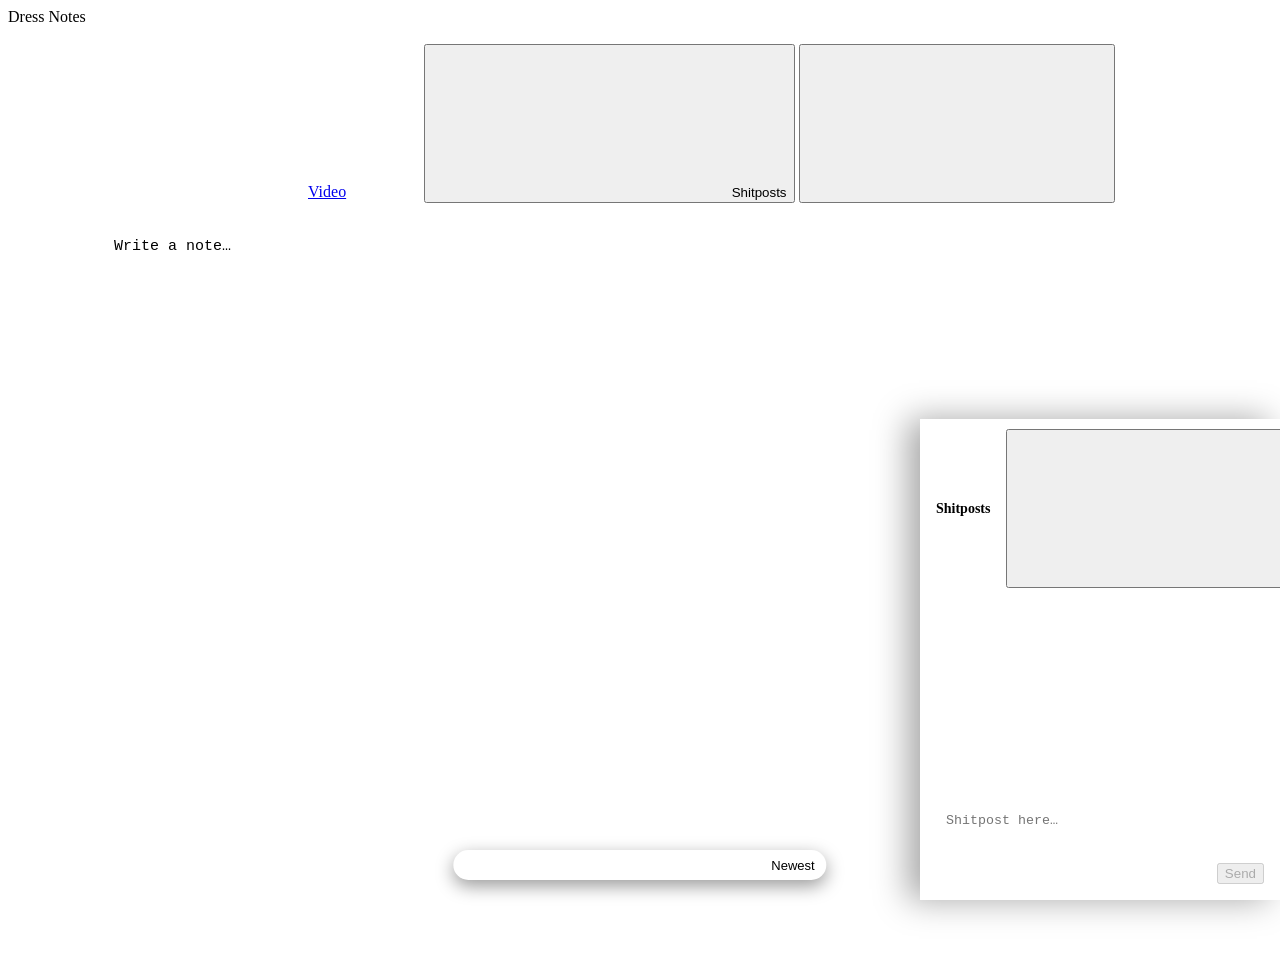
==== commit d5c20d1a: "Highlight Log out menu text in red" ====
--- a/public/index.html
+++ b/public/index.html
@@ -4,2622 +4,187 @@
     <meta charset="UTF-8">
     <meta name="viewport" content="width=device-width, initial-scale=1.0">
     <title>BTS Dress Notes</title>
-    <style>
-        * {
-            margin: 0;
-            padding: 0;
-            box-sizing: border-box;
-            font-family: 'Segoe UI', Tahoma, Geneva, Verdana, sans-serif;
-        }
-        
-        body {
-            background: #000000;
-            color: white;
-            min-height: 100vh;
-            padding: 2rem;
-        }
-        
-        .container {
-            display: grid;
-            grid-template-columns: 1fr 400px;
-            grid-template-rows: auto 1fr auto auto; /* Added extra row for chat */
-            gap: 2rem;
-            max-width: 1600px;
-            margin: 0 auto;
-            min-height: 80vh;
-        }
-        
-        header {
-            grid-column: 1 / -1;
-            text-align: center;
-            margin-bottom: 2rem;
-        }
-        
-        h1 {
-            font-size: 2.5rem;
-            margin-bottom: 0.5rem;
-            text-shadow: 2px 2px 4px rgba(0, 0, 0, 0.3);
-        }
-        
-        .subtitle {
-            font-size: 1.2rem;
-            opacity: 0.9;
-            max-width: 600px;
-            margin: 0 auto;
-        }
-        
-        .main-content {
-            display: flex;
-            flex-direction: column;
-            gap: 2rem;
-        }
-        
-        .timecode-section {
-            display: grid;
-            grid-template-columns: 1fr 1fr;
-            gap: 2rem;
-        }
-        
-        .global-timecode, .personal-timecode {
-            background: rgba(30, 30, 30, 0.9);
-            border-radius: 15px;
-            padding: 2rem;
-            text-align: center;
-            box-shadow: 0 10px 30px rgba(0, 0, 0, 0.4);
-            border: 2px solid rgba(255, 255, 255, 0.1);
-        }
-        
-        .personal-timecode.frozen {
-            border-color: #ff9800;
-            background: rgba(255, 152, 0, 0.1);
-        }
-        
-        .timecode {
-            font-family: 'Courier New', monospace;
-            font-size: 3.5rem;
-            font-weight: bold;
-            letter-spacing: 4px;
-            margin: 1rem 0;
-            text-shadow: 0 0 10px rgba(255, 255, 255, 0.5);
-        }
-        
-        .lx-cue {
-            font-family: 'Courier New', monospace;
-            font-size: 2rem;
-            font-weight: bold;
-            margin: 0.5rem 0;
-            color: #ff9800;
-        }
-        
-        .timecode-label {
-            font-size: 1.1rem;
-            opacity: 0.8;
-            margin-bottom: 0.5rem;
-        }
-        
-        .time-mode-toggle {
-            display: flex;
-            justify-content: center;
-            align-items: center;
-            gap: 1rem;
-            margin-top: 1rem;
-        }
-        
-        .toggle-switch {
-            position: relative;
-            display: inline-block;
-            width: 60px;
-            height: 30px;
-        }
-        
-        .toggle-switch input {
-            opacity: 0;
-            width: 0;
-            height: 0;
-        }
-        
-        .toggle-slider {
-            position: absolute;
-            cursor: pointer;
-            top: 0;
-            left: 0;
-            right: 0;
-            bottom: 0;
-            background-color: #4CAF50;
-            transition: .4s;
-            border-radius: 34px;
-        }
-        
-        .toggle-slider:before {
-            position: absolute;
-            content: "";
-            height: 22px;
-            width: 22px;
-            left: 4px;
-            bottom: 4px;
-            background-color: white;
-            transition: .4s;
-            border-radius: 50%;
-        }
-        
-        input:checked + .toggle-slider {
-            background-color: #2196F3;
-        }
-        
-        input:checked + .toggle-slider:before {
-            transform: translateX(30px);
-        }
-        
-        .toggle-label {
-            font-size: 0.9rem;
-            font-weight: bold;
-        }
-        
-        .toggle-label.active {
-            color: #4CAF50;
-        }
-        
-        .toggle-label.inactive {
-            opacity: 0.7;
-        }
-        
-        .notes-section {
-            background: rgba(30, 30, 30, 0.9);
-            border-radius: 15px;
-            padding: 2rem;
-            box-shadow: 0 10px 30px rgba(0, 0, 0, 0.4);
-            border: 2px solid rgba(255, 255, 255, 0.1);
-        }
-        
-        .notes-header {
-            display: flex;
-            justify-content: space-between;
-            align-items: center;
-            margin-bottom: 1rem;
-        }
-        
-        .export-buttons {
-            display: flex;
-            gap: 0.5rem;
-        }
-        
-        .note-input-area {
-            margin-bottom: 1rem;
-        }
-        
-        textarea {
-            width: 100%;
-            height: 120px;
-            background: rgba(255, 255, 255, 0.1);
-            border: 1px solid rgba(255, 255, 255, 0.3);
-            border-radius: 10px;
-            padding: 1rem;
-            color: white;
-            font-size: 1rem;
-            resize: vertical;
-            margin-bottom: 1rem;
-        }
-        
-        textarea:focus {
-            outline: none;
-            border-color: rgba(255, 255, 255, 0.6);
-            background: rgba(255, 255, 255, 0.15);
-        }
-        
-        .lx-cue-input {
-            display: flex;
-            align-items: center;
-            gap: 1rem;
-            margin-bottom: 1rem;
-        }
-        
-        .lx-cue-input label {
-            font-weight: bold;
-            color: #ff9800;
-        }
-        
-        .lx-cue-input input {
-            background: rgba(255, 255, 255, 0.1);
-            border: 1px solid rgba(255, 255, 255, 0.3);
-            border-radius: 5px;
-            padding: 0.5rem;
-            color: white;
-            font-size: 1rem;
-            width: 80px;
-            text-align: center;
-        }
-        
-        .lx-cue-input input:disabled {
-            opacity: 0.5;
-            cursor: not-allowed;
-        }
-        
-        .lx-cue-input input:focus {
-            outline: none;
-            border-color: #ff9800;
-            background: rgba(255, 255, 255, 0.15);
-        }
-        
-        .note-actions {
-            display: flex;
-            gap: 1rem;
-            justify-content: flex-end;
-        }
-        
-        /* Notes Log moved to right panel */
-        .notes-log-panel {
-            grid-column: 2;
-            grid-row: 2;
-            display: flex;
-            flex-direction: column;
-            background: rgba(30, 30, 30, 0.9);
-            border-radius: 15px;
-            padding: 1.5rem;
-            box-shadow: 0 10px 30px rgba(0, 0, 0, 0.4);
-            border: 2px solid rgba(255, 255, 255, 0.1);
-            height: 100%;
-        }
-        
-        .notes-log-header {
-            display: flex;
-            justify-content: space-between;
-            align-items: center;
-            margin-bottom: 1rem;
-            padding-bottom: 0.5rem;
-            border-bottom: 1px solid rgba(255, 255, 255, 0.2);
-        }
-        
-        .notes-log-content {
-            flex-grow: 1;
-            overflow-y: auto;
-            max-height: 600px;
-        }
-        
-        .note-item {
-            background: rgba(255, 255, 255, 0.1);
-            border-radius: 8px;
-            padding: 1rem;
-            margin-bottom: 1rem;
-            border-left: 4px solid #4CAF50;
-            position: relative;
-        }
-        
-        .note-header {
-            display: flex;
-            justify-content: space-between;
-            margin-bottom: 0.5rem;
-            font-size: 0.9rem;
-            opacity: 0.8;
-        }
-        
-        .note-user {
-            font-weight: bold;
-            color: #4CAF50;
-        }
-        
-        .note-timecode {
-            font-family: 'Courier New', monospace;
-        }
-        
-        .note-lx-cue {
-            font-family: 'Courier New', monospace;
-            color: #ff9800;
-            font-weight: bold;
-            margin-left: 1rem;
-        }
-        
-        .note-text {
-            line-height: 1.5;
-            margin-bottom: 0.5rem;
-        }
-        
-        .note-tags {
-            display: flex;
-            flex-wrap: wrap;
-            gap: 0.3rem;
-            margin-top: 0.5rem;
-        }
-        
-        .note-tag {
-            display: inline-block;
-            padding: 0.2rem 0.6rem;
-            border-radius: 10px;
-            font-size: 0.7rem;
-            font-weight: bold;
-        }
+    <link rel="stylesheet" href="base.css">
+    <link rel="stylesheet" href="index-style.css">
+    <script src="index-boot.js"></script>
+</head>
+<body class="notes-page">
 
-        /* Comments Section */
-        .comments-section {
-            margin-top: 1rem;
-            border-top: 1px solid rgba(255, 255, 255, 0.2);
-            padding-top: 0.8rem;
-        }
+    <div id="connectionBanner" class="connection-banner" role="status" aria-live="polite" hidden>Connection lost. Reconnecting&hellip; Notes you send are kept and go out when it's back.</div>
 
-        .comments-toggle {
-            background: rgba(255, 255, 255, 0.1);
-            border: 1px solid rgba(255, 255, 255, 0.3);
-            color: white;
-            padding: 0.4rem 0.8rem;
-            border-radius: 5px;
-            cursor: pointer;
-            font-size: 0.8rem;
-            margin-bottom: 0.8rem;
-            transition: all 0.3s ease;
-            display: flex;
-            align-items: center;
-            gap: 0.5rem;
-            width: 100%;
-            text-align: left;
-        }
+    <header class="topbar">
+        <div class="brand">Dress Notes</div>
 
-        .comments-toggle:hover {
-            background: rgba(255, 255, 255, 0.2);
-        }
+        <div class="live awaiting-data" title="What a note is stamped with if you start writing now">
+            <span class="live-item"><span class="live-label">Cue</span> <span id="globalLxCue" class="live-value">1</span><input type="text" id="lxCueInput" class="cue-input" aria-label="Current cue" title="No cue feed from the desk, so type the current cue here. It updates for everyone." hidden></span>
+            <span class="live-item"><span class="live-label">Scene</span> <span id="currentActDisplay" class="live-value">Preshow</span></span>
+            <span class="live-item">
+                <span id="timeModeLabel" class="live-label">Clock</span>
+                <span id="globalTimecode" class="live-value mono">00:00:00:00</span>
+                <span id="sourceBadge" class="signal" hidden></span>
+            </span>
+        </div>
 
-        .comments-toggle .count {
-            background: rgba(76, 175, 80, 0.3);
-            border-radius: 10px;
-            padding: 0.1rem 0.5rem;
-            font-size: 0.7rem;
-            font-weight: bold;
-        }
+        <div class="topbar-actions">
+            <a href="/playback.html?source=live" class="btn ghost video-link" aria-label="Open video" title="Open video"><svg class="icon" aria-hidden="true"><use href="icons.svg#i-video"/></svg><span>Video</span></a>
+            <button type="button" id="usersButton" class="avatars awaiting-data" aria-haspopup="true" aria-expanded="false" title="Who's online">
+                <span id="avatarStack" class="avatar-stack"></span>
+                <span id="userCount" class="avatars-count">0 online</span>
+            </button>
+            <button type="button" id="chatToggle" class="btn chat-toggle" aria-expanded="false" title="Shitposts: chat with everyone, kept out of the notes">
+                <svg class="icon"><use href="icons.svg#i-chat"/></svg><span>Shitposts</span><span id="chatUnread" class="count-badge" hidden>0</span>
+            </button>
+            <button type="button" id="menuButton" class="btn ghost icon-only" aria-label="More" aria-haspopup="true" aria-expanded="false"><svg class="icon"><use href="icons.svg#i-more"/></svg></button>
+        </div>
+    </header>
 
-        .comments-toggle .arrow {
-            transition: transform 0.3s ease;
-            margin-left: auto;
-        }
-
-        .comments-toggle.expanded .arrow {
-            transform: rotate(180deg);
-        }
-
-        .comments-container {
-            display: none;
-            max-height: 300px;
-            overflow-y: auto;
-            margin-bottom: 0.8rem;
-        }
-
-        .comments-container.expanded {
-            display: block;
-        }
-
-        .comment-input-area {
-            display: none;
-            margin-top: 0.8rem;
-        }
-
-        .comment-input-area.expanded {
-            display: block;
-        }
-
-        .comment-item {
-            background: rgba(255, 255, 255, 0.05);
-            border-radius: 5px;
-            padding: 0.8rem;
-            margin-bottom: 0.5rem;
-            border-left: 2px solid rgba(255, 255, 255, 0.2);
-        }
-
-        .comment-header {
-            display: flex;
-            justify-content: space-between;
-            margin-bottom: 0.3rem;
-            font-size: 0.8rem;
-            opacity: 0.8;
-        }
-
-        .comment-user {
-            font-weight: bold;
-            color: #4CAF50;
-        }
-
-        .comment-time {
-            font-size: 0.7rem;
-            opacity: 0.7;
-        }
-
-        .comment-text {
-            font-size: 0.9rem;
-            line-height: 1.4;
-        }
-
-        .comment-input {
-            width: 100%;
-            height: 60px;
-            background: rgba(255, 255, 255, 0.1);
-            border: 1px solid rgba(255, 255, 255, 0.3);
-            border-radius: 5px;
-            padding: 0.5rem;
-            color: white;
-            font-size: 0.9rem;
-            resize: vertical;
-            margin-bottom: 0.5rem;
-        }
-
-        .comment-input:focus {
-            outline: none;
-            border-color: rgba(255, 255, 255, 0.6);
-            background: rgba(255, 255, 255, 0.15);
-        }
-
-        .comment-actions {
-            display: flex;
-            gap: 0.5rem;
-            justify-content: flex-end;
-        }
-        
-        /* Status Panel */
-        .status-panel {
-            background: rgba(30, 30, 30, 0.9);
-            border-radius: 15px;
-            padding: 1.5rem;
-            box-shadow: 0 10px 30px rgba(0, 0, 0, 0.4);
-            border: 2px solid rgba(255, 255, 255, 0.1);
-            margin-bottom: 1rem;
-        }
-        
-        .status-connected {
-            color: #4CAF50;
-            font-weight: bold;
-        }
-        
-        .status-disconnected {
-            color: #f44336;
-            font-weight: bold;
-        }
-        
-        .users-list {
-            list-style: none;
-            margin-top: 1rem;
-        }
-        
-        .user-item {
-            display: flex;
-            align-items: center;
-            padding: 0.5rem 0;
-            border-bottom: 1px solid rgba(255, 255, 255, 0.1);
-        }
-        
-        .user-typing {
-            color: #ff9800;
-            font-style: italic;
-            margin-left: auto;
-            font-size: 0.9rem;
-        }
-        
-        .typing-indicator {
-            display: inline-block;
-            width: 8px;
-            height: 8px;
-            background: #ff9800;
-            border-radius: 50%;
-            margin-right: 0.5rem;
-            animation: pulse 1.5s infinite;
-        }
-        
-        @keyframes pulse {
-            0% { opacity: 1; }
-            50% { opacity: 0.7; }
-            100% { opacity: 1; }
-        }
-        
-        /* Instructions Panel (moved to bottom) */
-        .instructions-panel {
-            grid-column: 1 / -1;
-            background: rgba(30, 30, 30, 0.9);
-            border-radius: 15px;
-            padding: 1.5rem;
-            box-shadow: 0 10px 30px rgba(0, 0, 0, 0.4);
-            border: 2px solid rgba(255, 255, 255, 0.1);
-            margin-top: 1rem;
-        }
-        
-        .instructions-grid {
-            display: grid;
-            grid-template-columns: repeat(auto-fit, minmax(250px, 1fr));
-            gap: 1rem;
-            margin-top: 1rem;
-        }
-        
-        .instruction-item {
-            padding: 0.5rem 0;
-        }
-        
-        button {
-            background: rgba(255, 255, 255, 0.15);
-            border: 1px solid rgba(255, 255, 255, 0.3);
-            color: white;
-            padding: 0.5rem 1rem;
-            border-radius: 5px;
-            cursor: pointer;
-            font-size: 0.9rem;
-            transition: all 0.3s ease;
-            backdrop-filter: blur(5px);
-        }
-        
-        button:hover {
-            background: rgba(255, 255, 255, 0.25);
-            transform: translateY(-2px);
-        }
-        
-        button.primary {
-            background: rgba(76, 175, 80, 0.3);
-            border-color: rgba(76, 175, 80, 0.5);
-        }
-        
-        button.secondary {
-            background: rgba(255, 152, 0, 0.3);
-            border-color: rgba(255, 152, 0, 0.5);
-        }
-        
-        button.small {
-            padding: 0.2rem 0.5rem;
-            font-size: 0.7rem;
-        }
-        
-        .source-badge {
-            display: inline-block;
-            padding: 0.3rem 0.8rem;
-            border-radius: 20px;
-            font-size: 0.9rem;
-            margin-left: 1rem;
-            vertical-align: middle;
-        }
-        
-        .source-midi {
-            background: #4CAF50;
-        }
-        
-        
-        footer {
-            grid-column: 1 / -1;
-            text-align: center;
-            margin-top: 2rem;
-            opacity: 0.7;
-            font-size: 0.9rem;
-        }
-
-        /* Modal Styles */
-        .modal {
-            display: none;
-            position: fixed;
-            top: 0;
-            left: 0;
-            width: 100%;
-            height: 100%;
-            background: rgba(0, 0, 0, 0.8);
-            z-index: 1000;
-            justify-content: center;
-            align-items: center;
-        }
-
-        .modal-content {
-            background: #1a1a1a;
-            padding: 2rem;
-            border-radius: 15px;
-            width: 90%;
-            max-width: 500px;
-            text-align: center;
-            box-shadow: 0 10px 30px rgba(0, 0, 0, 0.5);
-            border: 2px solid rgba(255, 255, 255, 0.2);
-        }
-
-        .modal h2 {
-            margin-bottom: 1rem;
-            font-size: 1.8rem;
-        }
-
-        .modal p {
-            margin-bottom: 2rem;
-            opacity: 0.9;
-        }
-
-        .name-input {
-            width: 100%;
-            padding: 1rem;
-            background: rgba(255, 255, 255, 0.1);
-            border: 1px solid rgba(255, 255, 255, 0.3);
-            border-radius: 8px;
-            color: white;
-            font-size: 1.1rem;
-            text-align: center;
-            margin-bottom: 1.5rem;
-        }
-
-        .name-input:focus {
-            outline: none;
-            border-color: rgba(255, 255, 255, 0.6);
-            background: rgba(255, 255, 255, 0.15);
-        }
-
-        .modal-buttons {
-            display: flex;
-            gap: 1rem;
-            justify-content: center;
-        }
-
-        .user-info {
-            display: flex;
-            align-items: center;
-            gap: 1rem;
-            margin-bottom: 1rem;
-            background: rgba(255, 255, 255, 0.1);
-            padding: 0.8rem;
-            border-radius: 10px;
-        }
-
-        .user-name-display {
-            font-weight: bold;
-            color: #4CAF50;
-        }
-
-        .change-name-btn {
-            background: rgba(255, 152, 0, 0.3);
-            border-color: rgba(255, 152, 0, 0.5);
-            padding: 0.3rem 0.8rem;
-            font-size: 0.8rem;
-        }
-
-        /* Tag Styles */
-        .tags-section {
-            margin-bottom: 1rem;
-        }
-
-        .tags-label {
-            font-size: 0.9rem;
-            margin-bottom: 0.5rem;
-            opacity: 0.8;
-        }
-
-        .tags-container {
-            display: flex;
-            flex-wrap: wrap;
-            gap: 0.5rem;
-            margin-bottom: 1rem;
-        }
-
-        .tag-checkbox {
-            display: none;
-        }
-
-        .tag-label {
-            display: inline-block;
-            padding: 0.3rem 0.8rem;
-            border-radius: 15px;
-            font-size: 0.8rem;
-            cursor: pointer;
-            transition: all 0.3s ease;
-            border: 2px solid transparent;
-        }
-
-        .tag-label:hover {
-            transform: translateY(-2px);
-        }
-
-        .tag-checkbox:checked + .tag-label {
-            border-color: white;
-            box-shadow: 0 0 10px rgba(255, 255, 255, 0.5);
-        }
-
-        .filter-section {
-            margin-bottom: 1rem;
-        }
-
-        .filter-tags {
-            display: flex;
-            flex-wrap: wrap;
-            gap: 0.5rem;
-            margin-bottom: 1rem;
-        }
-
-        .filter-tag {
-            display: inline-block;
-            padding: 0.3rem 0.8rem;
-            border-radius: 15px;
-            font-size: 0.8rem;
-            cursor: pointer;
-            transition: all 0.3s ease;
-            border: 2px solid transparent;
-        }
-
-        .filter-tag.active {
-            border-color: white;
-            box-shadow: 0 0 10px rgba(255, 255, 255, 0.5);
-        }
-
-        /* Edit Tags Modal */
-        .edit-tags-modal {
-            display: none;
-            position: fixed;
-            top: 0;
-            left: 0;
-            width: 100%;
-            height: 100%;
-            background: rgba(0, 0, 0, 0.8);
-            z-index: 1000;
-            justify-content: center;
-            align-items: center;
-        }
-
-        .edit-tags-content {
-            background: #1a1a1a;
-            padding: 2rem;
-            border-radius: 15px;
-            width: 90%;
-            max-width: 500px;
-            box-shadow: 0 10px 30px rgba(0, 0, 0, 0.5);
-            border: 2px solid rgba(255, 255, 255, 0.2);
-        }
-
-        .edit-tags-content h3 {
-            margin-bottom: 1rem;
-            text-align: center;
-        }
-
-        .edit-tags-container {
-            display: flex;
-            flex-wrap: wrap;
-            gap: 0.5rem;
-            margin-bottom: 1.5rem;
-            justify-content: center;
-        }
-
-        .edit-tags-actions {
-            display: flex;
-            gap: 1rem;
-            justify-content: center;
-        }
-
-        .note-actions-row {
-            display: flex;
-            justify-content: flex-end;
-            gap: 0.5rem;
-            margin-top: 0.5rem;
-        }
-        
-        @media (max-width: 1200px) {
-            .container {
-                grid-template-columns: 1fr;
-                grid-template-rows: auto;
-            }
-            
-            .timecode-section {
-                grid-template-columns: 1fr;
-            }
-            
-            .notes-log-panel {
-                grid-column: 1;
-                grid-row: auto;
-            }
-        }
-        
-        @media (max-width: 768px) {
-            .timecode {
-                font-size: 2.5rem;
-            }
-            
-            h1 {
-                font-size: 2rem;
-            }
-
-            .modal-content {
-                padding: 1.5rem;
-                margin: 1rem;
-            }
-
-            .edit-tags-content {
-                padding: 1.5rem;
-                margin: 1rem;
-            }
-        }
-        .note-text-edit, .comment-text-edit {
-            width: 100%;
-            height: 100px;
-            background: rgba(255, 255, 255, 0.1);
-            border: 1px solid rgba(255, 255, 255, 0.3);
-            border-radius: 5px;
-            padding: 0.5rem;
-            color: white;
-            font-size: 0.9rem;
-            resize: vertical;
-        }
-
-        .comment-text-edit {
-            height: 60px;
-        }
-
-        .note-text-edit:focus, .comment-text-edit:focus {
-            outline: none;
-            border-color: rgba(255, 255, 255, 0.6);
-            background: rgba(255, 255, 255, 0.15);
-        }
-
-        .comment-actions {
-            display: flex;
-            gap: 0.3rem;
-            justify-content: flex-start;
-        }
-
-        .note-edited {
-            font-size: 0.7rem;
-            opacity: 0.7;
-            margin-top: 0.3rem;
-            font-style: italic;
-        }
-        /* Chat Section Styles */
-        .chat-section {
-            display: grid;
-            grid-template-columns: 1fr 400px;
-            gap: 2rem;
-            margin-top: 2rem;
-            grid-column: 1 / -1;
-            grid-row: 4;
-        }
-
-        .chat-input-area {
-            background: rgba(30, 30, 30, 0.9);
-            border-radius: 15px;
-            padding: 2rem;
-            box-shadow: 0 10px 30px rgba(0, 0, 0, 0.4);
-            border: 2px solid rgba(255, 255, 255, 0.1);
-            display: flex;
-            flex-direction: column;
-        }
-
-        .chat-input-area h3 {
-            margin-bottom: 1rem;
-        }
-
-        .user-info-small {
-            display: flex;
-            align-items: center;
-            gap: 0.5rem;
-            margin-bottom: 1rem;
-            font-size: 0.9rem;
-            opacity: 0.8;
-        }
-
-        .user-name-display-small {
-            font-weight: bold;
-            color: #4CAF50;
-        }
-
-        #chatInput {
-            width: 100%;
-            height: 120px;
-            background: rgba(255, 255, 255, 0.1);
-            border: 1px solid rgba(255, 255, 255, 0.3);
-            border-radius: 10px;
-            padding: 1rem;
-            color: white;
-            font-size: 1rem;
-            resize: vertical;
-            margin-bottom: 1rem;
-        }
-
-        #chatInput:focus {
-            outline: none;
-            border-color: rgba(255, 255, 255, 0.6);
-            background: rgba(255, 255, 255, 0.15);
-        }
-
-        .chat-actions {
-            display: flex;
-            justify-content: flex-end;
-        }
-
-        .chat-log-panel {
-            background: rgba(30, 30, 30, 0.9);
-            border-radius: 15px;
-            padding: 1.5rem;
-            box-shadow: 0 10px 30px rgba(0, 0, 0, 0.4);
-            border: 2px solid rgba(255, 255, 255, 0.1);
-            height: 400px;
-            display: flex;
-            flex-direction: column;
-        }
-
-        .chat-log-header {
-            display: flex;
-            justify-content: space-between;
-            align-items: center;
-            margin-bottom: 1rem;
-            padding-bottom: 0.5rem;
-            border-bottom: 1px solid rgba(255, 255, 255, 0.2);
-        }
-
-        .chat-log-content {
-            flex-grow: 1;
-            overflow-y: auto;
-            max-height: 320px;
-        }
-
-        .chat-message {
-            background: rgba(255, 255, 255, 0.1);
-            border-radius: 8px;
-            padding: 1rem;
-            margin-bottom: 1rem;
-            border-left: 4px solid #4CAF50;
-        }
-
-        .chat-message-header {
-            display: flex;
-            justify-content: space-between;
-            margin-bottom: 0.5rem;
-            font-size: 0.9rem;
-            opacity: 0.8;
-        }
-
-        .chat-message-user {
-            font-weight: bold;
-            color: #4CAF50;
-        }
-
-        .chat-message-time {
-            font-family: 'Courier New', monospace;
-            font-size: 0.8rem;
-        }
-
-        .chat-message-text {
-            line-height: 1.5;
-            word-wrap: break-word;
-        }
-
-        /* Adjust comments section for always-visible */
-        .comments-section {
-            margin-top: 1rem;
-            border-top: 1px solid rgba(255, 255, 255, 0.2);
-            padding-top: 0.8rem;
-        }
-
-        .comments-container {
-            max-height: 300px;
-            overflow-y: auto;
-            margin-bottom: 0.8rem;
-        }
-
-        /* Act Input Styles */
-        .act-input {
-            display: flex;
-            align-items: center;
-            gap: 1rem;
-            margin-bottom: 1rem;
-        }
-
-        .act-input label {
-            font-weight: bold;
-            color: #4CAF50;
-        }
-
-        .act-input select {
-            background: rgba(255, 255, 255, 0.1);
-            border: 1px solid rgba(255, 255, 255, 0.3);
-            border-radius: 5px;
-            padding: 0.5rem;
-            color: white;
-            font-size: 1rem;
-            width: 120px;
-        }
-
-        .act-input select:focus {
-            outline: none;
-            border-color: #4CAF50;
-            background: rgba(255, 255, 255, 0.15);
-        }
-
-        /* Act Filter Styles */
-        .act-filter {
-            display: flex;
-            flex-wrap: wrap;
-            gap: 0.5rem;
-            margin-bottom: 1rem;
-        }
-
-        /* Note Act Display */
-        .note-act {
-            background: rgba(76, 175, 80, 0.3);
-            padding: 0.2rem 0.6rem;
-            border-radius: 10px;
-            font-size: 0.8rem;
-            font-weight: bold;
-            margin-left: 1rem;
-        }
-
-        /* Act Display Styles */
-        .act-display {
-            display: flex;
-            align-items: center;
-            gap: 1rem;
-            margin-bottom: 1rem;
-        }
-
-        .act-display label {
-            font-weight: bold;
-            color: #4CAF50;
-        }
-
-        /* Ensure name modal is always on top and can't be missed */
-        #nameModal {
-            z-index: 10000 !important;
-        }
-
-        #nameModal .modal-content {
-            position: relative;
-            animation: pulse-warning 2s infinite;
-        }
-
-        @keyframes pulse-warning {
-            0% { box-shadow: 0 0 0 0 rgba(255, 152, 0, 0.7); }
-            70% { box-shadow: 0 0 0 10px rgba(255, 152, 0, 0); }
-            100% { box-shadow: 0 0 0 0 rgba(255, 152, 0, 0); }
-        }
-
-        /* Make the name input more prominent */
-        .name-input {
-            font-size: 1.3rem !important;
-            padding: 1.2rem !important;
-            border: 2px solid #4CAF50 !important;
-        }
-
-        #currentActDisplay {
-            background: rgba(76, 175, 80, 0.3);
-            padding: 0.5rem 1rem;
-            border-radius: 5px;
-            font-weight: bold;
-            border: 1px solid rgba(76, 175, 80, 0.5);
-        }
-
-        @media (max-width: 1200px) {
-            .chat-section {
-                grid-template-columns: 1fr;
-            }
-            
-            .chat-log-panel {
-                height: 300px;
-            }
-        }
-    </style>
-</head>
-<body>
-    <!-- Name Setting Modal -->
-    <div id="nameModal" class="modal">
-        <div class="modal-content">
-            <h2>Welcome to BTS Dress Notes!</h2>
-            <p>Please set your display name to get started</p>
-            <input type="text" id="nameInput" class="name-input" placeholder="Enter your name" maxlength="20">
-            <div class="modal-buttons">
-                <button id="confirmName" class="primary">Join Session</button>
-            </div>
-        </div>
+    <div id="usersPopover" class="popover users-popover" hidden>
+        <div class="popover-title">Online now</div>
+        <ul id="usersList" class="users-list"></ul>
     </div>
 
-    <!-- Edit Tags Modal -->
-    <div id="editTagsModal" class="edit-tags-modal">
-        <div class="edit-tags-content">
-            <h3>Edit Note Tags</h3>
-            <div class="edit-tags-container" id="editTagsContainer">
-                <!-- Tags for editing will be populated by JavaScript -->
-            </div>
-            <div class="edit-tags-actions">
-                <button id="cancelEditTags" class="secondary">Cancel</button>
-                <button id="saveEditTags" class="primary">Save Tags</button>
-            </div>
-        </div>
+    <div id="menuPopover" class="popover menu-popover" hidden>
+        <div class="menu-user">Signed in as <strong id="currentUserName" class="awaiting-data">Guest</strong></div>
+        <button type="button" id="menuUsersButton" class="menu-item mobile-only">Who's online</button>
+        <a href="/recall.html" class="menu-item">Open past notes</a>
+        <button type="button" id="exportJson" class="menu-item">Download notes (JSON)</button>
+        <a href="/config.html" class="menu-item">Settings &amp; status</a>
+        <div class="menu-sep"></div>
+        <form method="post" action="/logout" class="menu-form"><button type="submit" class="menu-item danger">Log out</button></form>
     </div>
 
-    <div class="container">
-        <header>
-            <h1>BTS Dress Notes</h1>
-            <p class="subtitle">Dress Notes with LX Cue and Timecode information 😮</p>
-            <div style="margin-top: 1rem;">
-                <a href="/recall.html" class="primary" style="text-decoration: none; color: white; padding: 0.5rem 1rem; background: rgba(255, 152, 0, 0.3); border-radius: 5px;">View Exported Notes</a>
-            </div>
-        </header>
-        
-        <div class="main-content">
-            <div class="status-panel">
-                <div class="user-info">
-                    <span>You are: </span>
-                    <span class="user-name-display" id="currentUserName">Guest</span>
-                    <button id="changeNameBtn" class="change-name-btn">Change</button>
-                </div>
-                <div id="connectionStatus" class="status-disconnected">Disconnected from Server</div>
-                <div id="midiStatus" style="margin-top: 0.5rem;">MIDI Interface: Scanning...</div>
-                <div id="oscStatus" style="margin-top: 0.5rem;">LX Cues: Manual Input</div>
-                <div id="timeModeStatus" style="margin-top: 0.5rem;">Time Mode: MIDI Timecode</div>
-                <div id="userStatus" style="margin-top: 0.5rem;">Ready to take notes</div>
-                <ul class="users-list" id="usersList"></ul>
-            </div>
-            
-            <div class="timecode-section">
-                <div class="global-timecode">
-                    <div class="timecode-label">
-                        <span id="timeModeLabel">MIDI TIMECODE</span>
-                        <span id="sourceBadge" class="source-badge source-midi">MIDI</span>
+    <main class="page">
+        <section id="composer" class="composer" aria-label="Write a note">
+            <textarea id="noteInput" rows="1" placeholder="Write a note…" aria-label="Write a note"></textarea>
+            <div class="composer-details">
+                <button type="button" id="composerTagsToggle" class="btn outline mobile-only" aria-expanded="false" aria-controls="tagsContainer">
+                    <svg class="icon" aria-hidden="true"><use href="icons.svg#i-tag"/></svg><span id="composerTagsLabel">Choose tags</span>
+                </button>
+                <div class="tag-toggles" id="tagsContainer" role="group" aria-label="Tags for this note" aria-describedby="tagError"></div>
+                <p id="tagError" class="field-error" role="alert" hidden>Choose at least one tag.</p>
+                <div class="composer-footer">
+                    <div id="personalTimecode" class="stamp">
+                        <span id="stampLabel" class="stamp-label">Will be stamped</span>
+                        <span class="stamp-value">Cue <span id="personalLxCueDisplay">--</span> · <span id="personalTimecodeDisplay" class="mono">--:--:--:--</span></span>
                     </div>
-                    <div class="timecode" id="globalTimecode">00:00:00:00</div>
-                    <div class="lx-cue" id="globalLxCue">LX Cue: 1</div>
-                    <div class="frame-rate-display" id="globalFrameRate">Frame Rate: 30 fps</div>
-                    
-                    <div class="time-mode-toggle">
-                        <span class="toggle-label active" id="midiLabel">MIDI Time</span>
-                        <label class="toggle-switch">
-                            <input type="checkbox" id="timeModeToggle">
-                            <span class="toggle-slider"></span>
-                        </label>
-                        <span class="toggle-label" id="realtimeLabel">Real Time</span>
-                    </div>
-                </div>
-                
-                <div class="personal-timecode" id="personalTimecode">
-                    <div class="timecode-label">YOUR NOTE TIMECODE</div>
-                    <div class="timecode" id="personalTimecodeDisplay">--:--:--:--</div>
-                    <div class="lx-cue" id="personalLxCueDisplay">LX Cue: --</div>
-                    <div class="frame-rate-display">Timecode will freeze when you type</div>
-                </div>
-            </div>
-            
-            <div class="notes-section">
-                <div class="notes-header">
-                    <h2>Add Your Note</h2>
-                    <div class="export-buttons">
-                        <button id="exportJson">Export JSON</button>
-                        <button id="exportCsv">Export CSV</button>
-                    </div>
-                </div>
-                
-                <div class="note-input-area">
-                    <textarea id="noteInput" placeholder="Start typing your note here... (Your personal timecode will freeze)"></textarea>
-                    
-                    <div class="lx-cue-input">
-                        <label for="lxCueInput">LX Cue:</label>
-                        <input type="text" id="lxCueInput" placeholder="Cue Number">
-                    </div>
-                    
-                    <div class="act-display">
-                        <label>Current Act:</label>
-                        <span id="currentActDisplay">Preshow</span>
-                    </div>
-                    <div class="tags-section">
-                        <div class="tags-label">Add Tags:</div>
-                        <div class="tags-container" id="tagsContainer">
-                            <!-- Tags will be populated by JavaScript -->
-                        </div>
-                    </div>
-                    
-                    <div class="note-actions">
-                        <button id="cancelNote" class="secondary">Cancel</button>
-                        <button id="sendNote" class="primary" disabled>Send Note</button>
+                    <div class="composer-actions">
+                        <button type="button" id="cancelNote" class="btn ghost" aria-label="Discard note"><svg class="icon mobile-only" aria-hidden="true"><use href="icons.svg#i-close"/></svg><span>Discard</span></button>
+                        <button type="button" id="sendNote" class="btn primary" disabled>Send note</button>
                     </div>
                 </div>
             </div>
-        </div>
-        
-        <!-- Notes Log Panel (moved to right) -->
-        <div class="notes-log-panel">
-            <div class="notes-log-header">
-                <h3>All Notes</h3>
-                <span class="user-count" id="userCount">0 users</span>
-            </div>
-            
-            <div class="filter-section">
-                <div class="tags-label">Filter by Act:</div>
-                <div class="act-filter" id="actFilter">
-                    <div class="filter-tag active" data-act="all">All Acts</div>
-                    <div class="filter-tag" data-act="Preshow">Preshow</div>
-                </div>
-                
-                <div class="tags-label" style="margin-top: 1rem;">Filter by Tags:</div>
-                <div class="filter-tags" id="filterTags">
-                    <div class="filter-tag active" data-tag="all">All Notes</div>
-                    <!-- Filter tags will be populated by JavaScript -->
+        </section>
+
+        <section class="notes loading-region is-loading" aria-label="Notes" aria-busy="true">
+            <div class="toolbar">
+                <label class="search">
+                    <svg class="icon"><use href="icons.svg#i-search"/></svg>
+                    <input type="search" id="searchInput" placeholder="Search notes, people, cues" aria-label="Search notes">
+                </label>
+                <button type="button" id="actFilter" class="select" hidden aria-haspopup="listbox" aria-expanded="false" title="Filter by scene"></button>
+                <button type="button" id="tagFilter" class="select" hidden aria-haspopup="listbox" aria-expanded="false" title="Filter by tag"></button>
+                <button type="button" id="clearFilters" class="btn outline clear-filters" title="Show all notes again" hidden><svg class="icon" aria-hidden="true"><use href="icons.svg#i-close"/></svg>Clear filters</button>
+                <div class="toolbar-end">
+                    <span class="chip" id="liveSampleBadge" hidden>Sample live session</span>
+                    <span id="notesCount" class="muted"></span>
                 </div>
             </div>
-            
-            <div class="notes-log-content" id="notesList">
-                <div style="text-align: center; opacity: 0.7; padding: 2rem;">
-                    No notes yet. Be the first to add one!
+
+            <div id="notesList" class="notes-list" data-loading-content></div>
+            <div id="notesLoading" class="notes-list skeleton" data-loading-placeholder aria-hidden="true">
+                <div class="group-head"><span class="bone head-bone"></span></div>
+                <div class="note">
+                    <span class="bone avatar-bone"></span>
+                    <div class="note-main">
+                        <div class="note-head"><span class="bone meta-bone"></span></div>
+                        <span class="bone line w-80"></span>
+                        <span class="bone line w-45"></span>
+                        <div class="note-foot"><span class="bone chip-bone"></span></div>
+                    </div>
                 </div>
-            </div>
-        </div>
-        <!-- New Chat Section -->
-        <div class="chat-section">
-            <div class="chat-input-area">
-                <h3>Shitposts</h3>
-                <div class="user-info-small">
-                    <span>Chatting as: </span>
-                    <span class="user-name-display-small" id="chatUserName">Guest</span>
+                <div class="note">
+                    <span class="bone avatar-bone"></span>
+                    <div class="note-main">
+                        <div class="note-head"><span class="bone meta-bone"></span></div>
+                        <span class="bone line w-60"></span>
+                        <div class="note-foot"><span class="bone chip-bone"></span></div>
+                    </div>
                 </div>
-                <textarea id="chatInput" placeholder="Shitpost here..."></textarea>
-                <div class="chat-actions">
-                    <button id="sendChat" class="primary" disabled>Send Message</button>
+                <div class="note">
+                    <span class="bone avatar-bone"></span>
+                    <div class="note-main">
+                        <div class="note-head"><span class="bone meta-bone"></span></div>
+                        <span class="bone line w-90"></span>
+                        <span class="bone line w-30"></span>
+                        <div class="note-foot"><span class="bone chip-bone"></span></div>
+                    </div>
                 </div>
-            </div>
-            
-            <div class="chat-log-panel">
-                <div class="chat-log-header">
-                    <h3>Shitposts</h3>
-                    <span class="chat-count" id="chatCount">0 shitposts</span>
-                </div>
-                <div class="chat-log-content" id="chatMessages">
-                    <div style="text-align: center; opacity: 0.7; padding: 2rem;">
-                        No chat messages yet. Start the conversation!
+                <div class="note">
+                    <span class="bone avatar-bone"></span>
+                    <div class="note-main">
+                        <div class="note-head"><span class="bone meta-bone"></span></div>
+                        <span class="bone line w-50"></span>
+                        <div class="note-foot"><span class="bone chip-bone"></span></div>
                     </div>
                 </div>
             </div>
+            <div id="notesEmpty" class="empty" data-loading-content hidden>
+                <p class="empty-title">No notes yet</p>
+                <p class="muted">Write a note above. The cue and time are added for you.</p>
+            </div>
+            <div id="notesNoMatch" class="empty" data-loading-content hidden>
+                <p class="empty-title">No notes match these filters</p>
+                <button type="button" class="btn outline" data-action="clear-filters"><svg class="icon" aria-hidden="true"><use href="icons.svg#i-close"/></svg>Clear filters</button>
+            </div>
+        </section>
+    </main>
+
+    <button type="button" id="scrollToTopBtn" class="to-top" hidden><svg class="icon"><use href="icons.svg#i-up"/></svg>Newest</button>
+
+    <div id="actFilterPopover" class="popover filter-popover" role="listbox" aria-label="Filter by scene" hidden></div>
+    <div id="tagFilterPopover" class="popover filter-popover" role="listbox" aria-label="Filter by tag" hidden></div>
+
+    <div id="tagPicker" class="popover tag-picker" role="dialog" aria-label="Edit tags" hidden>
+        <div class="popover-title">Tags</div>
+        <div id="tagPickerList" class="tag-picker-list"></div>
+        <div id="tagPickerHint" class="popover-foot muted" hidden>A note needs at least one tag</div>
+    </div>
+
+    <aside id="chatDrawer" class="drawer loading-region is-loading" aria-busy="true" aria-label="Shitposts" hidden>
+        <div class="drawer-head">
+            <h2 id="chatTitle">Shitposts</h2>
+            <span id="chatCount" class="muted"></span>
+            <button type="button" id="chatClose" class="btn ghost icon-only" aria-label="Close shitposts"><svg class="icon"><use href="icons.svg#i-close"/></svg></button>
         </div>
-        
-        <!-- Instructions Panel (moved to bottom) -->
-        <div class="instructions-panel">
-            <h3>How It Works</h3>
-            <div class="instructions-grid">
-                <div class="instruction-item">• Start typing - your timecode and LX cue freeze</div>
-                <div class="instruction-item">• Send note - it gets timestamped with frozen timecode and LX cue</div>
-                <div class="instruction-item">• Add tags to categorize your notes</div>
-                <div class="instruction-item">• Anyone can edit tags on any note</div>
-                <div class="instruction-item">• Add comments to notes for discussions</div>
-                <div class="instruction-item">• LX cues automatically update via OSC from EOS</div>
-                <div class="instruction-item">• Filter notes by tags to find what you need</div>
-                <div class="instruction-item">• Export all notes as JSON or CSV with timestamps</div>
-                <div class="instruction-item">• Toggle between Real Time and MIDI Timecode (Global)</div>
-                <div class="instruction-item">• Auto-resume after 15 seconds if note is empty and not focused</div>
-                <div class="instruction-item">• Use the "View Exported Notes" link to review past sessions</div>
+        <div id="chatMessages" class="chat-log" data-loading-content></div>
+        <div class="chat-log skeleton" data-loading-placeholder aria-hidden="true">
+            <div class="chat-msg skeleton"><span class="bone avatar-bone sm"></span><span class="bone bubble-bone w-60"></span></div>
+            <div class="chat-msg skeleton cont"><span class="avatar-gap"></span><span class="bone bubble-bone w-40"></span></div>
+            <div class="chat-msg skeleton mine"><span class="bone bubble-bone w-50"></span></div>
+            <div class="chat-msg skeleton"><span class="bone avatar-bone sm"></span><span class="bone bubble-bone w-70"></span></div>
+        </div>
+        <div class="chat-compose">
+            <textarea id="chatInput" rows="2" placeholder="Shitpost here…" aria-label="Shitpost to everyone"></textarea>
+            <div class="chat-compose-foot">
+                <button type="button" id="sendChat" class="btn primary" disabled>Send</button>
             </div>
         </div>
-        
-        <footer>
-            <p>BTS Dress Notes &copy; 2025 | Vibecoded by Jamie with ❤️</p>
-        </footer>
-    </div>
+    </aside>
 
     <script src="/socket.io/socket.io.js"></script>
-    <script>
-        // All the JavaScript code remains exactly the same as in the previous version
-        // Only the CSS has been changed for the background
-        document.addEventListener('DOMContentLoaded', function() {
-            // HTML sanitization function to prevent XSS attacks
-            function escapeHtml(text) {
-                if (typeof text !== 'string') return text;
-                const div = document.createElement('div');
-                div.textContent = text;
-                return div.innerHTML;
-            }
-            // Existing variable declarations
-            const globalTimecodeElement = document.getElementById('globalTimecode');
-            const globalLxCueElement = document.getElementById('globalLxCue');
-            const globalFrameRateElement = document.getElementById('globalFrameRate');
-            const personalTimecodeElement = document.getElementById('personalTimecodeDisplay');
-            const personalLxCueElement = document.getElementById('personalLxCueDisplay');
-            const personalTimecodeContainer = document.getElementById('personalTimecode');
-            const connectionStatus = document.getElementById('connectionStatus');
-            const midiStatus = document.getElementById('midiStatus');
-            const oscStatus = document.getElementById('oscStatus');
-            const timeModeStatus = document.getElementById('timeModeStatus');
-            const userStatus = document.getElementById('userStatus');
-            const sourceBadge = document.getElementById('sourceBadge');
-            const timeModeLabel = document.getElementById('timeModeLabel');
-            const noteInput = document.getElementById('noteInput');
-            const lxCueInput = document.getElementById('lxCueInput');
-            const sendNoteBtn = document.getElementById('sendNote');
-            const cancelNoteBtn = document.getElementById('cancelNote');
-            const usersList = document.getElementById('usersList');
-            const notesList = document.getElementById('notesList');
-            const exportJsonBtn = document.getElementById('exportJson');
-            const exportCsvBtn = document.getElementById('exportCsv');
-            const currentUserName = document.getElementById('currentUserName');
-            const changeNameBtn = document.getElementById('changeNameBtn');
-            
-            // Time mode toggle elements
-            const timeModeToggle = document.getElementById('timeModeToggle');
-            const realtimeLabel = document.getElementById('realtimeLabel');
-            const midiLabel = document.getElementById('midiLabel');
-            
-            // Modal elements
-            const nameModal = document.getElementById('nameModal');
-            const nameInput = document.getElementById('nameInput');
-            const confirmNameBtn = document.getElementById('confirmName');
-            
-            // Tag elements
-            const tagsContainer = document.getElementById('tagsContainer');
-            const filterTagsContainer = document.getElementById('filterTags');
-            const currentActDisplay = document.getElementById('currentActDisplay');
-            let currentAct = 'Preshow'; // Track current act locally
-            const actFilter = document.getElementById('actFilter');
-            
-            // Edit tags modal elements
-            const editTagsModal = document.getElementById('editTagsModal');
-            const editTagsContainer = document.getElementById('editTagsContainer');
-            const cancelEditTagsBtn = document.getElementById('cancelEditTags');
-            const saveEditTagsBtn = document.getElementById('saveEditTags');
-            
-            // User count element
-            const userCount = document.getElementById('userCount');
-
-            // Chat elements
-            const chatInput = document.getElementById('chatInput');
-            const sendChatBtn = document.getElementById('sendChat');
-            const chatMessages = document.getElementById('chatMessages');
-            const chatCount = document.getElementById('chatCount');
-            const chatUserName = document.getElementById('chatUserName');
-
-            let chatMessagesList = [];
-            let expandedCommentSections = new Set(); // Track which note comments are expanded
-            
-            let nameTimeout = null;
-            let nameSet = false;
-
-            // Existing variable declarations
-            let currentUser = {
-                name: 'Guest',
-                id: null,
-                isTyping: false,
-                frozenTimecode: null,
-                frozenLxCue: null,
-                currentFrameRate: 30
-            };
-            
-            let currentGlobalTimecode = {
-                hours: 0,
-                minutes: 0,
-                seconds: 0,
-                frames: 0,
-                frameRate: 30
-            };
-            
-            let currentGlobalLxCue = '1';
-            
-            let allNotes = [];
-            let timeMode = 'realtime';
-            let realTimeInterval = null;
-            let availableTags = [];
-            let selectedTags = [];
-            let filterTag = 'all';
-            let filterAct = 'all';
-            let currentlyEditingNoteId = null;
-            let editTagsSelected = [];
-            let autoResumeTimer = null;
-            let currentUsers = [];
-            
-            // Tag persistence functions
-            function loadTagsFromStorage() {
-                const storedTags = localStorage.getItem('midi-timecode-notes-tags');
-                if (storedTags) {
-                    availableTags = JSON.parse(storedTags);
-                    updateTagsDisplay();
-                    updateFilterTags();
-                }
-            }
-
-            function saveTagsToStorage() {
-                localStorage.setItem('midi-timecode-notes-tags', JSON.stringify(availableTags));
-            }
-
-            // Initialize tags when the page loads
-            function initializeTags() {
-                loadTagsFromStorage();
-            }
-
-            initializeTags();
-
-            function startNameTimeout() {
-                // Clear any existing timeout
-                if (nameTimeout) {
-                    clearTimeout(nameTimeout);
-                }
-                
-                // Set 10 minute warning (600,000 milliseconds)
-                const warningTimeout = setTimeout(() => {
-                    if (!nameSet && nameModal.style.display !== 'none') {
-                        showNameWarning();
-                    }
-                }, 600000); // 10 minutes
-                
-                // Set 15 minute auto-close (900,000 milliseconds)
-                nameTimeout = setTimeout(() => {
-                    clearTimeout(warningTimeout);
-                    if (!nameSet) {
-                        autoCloseTab();
-                    }
-                }, 900000); // 15 minutes
-            }
-
-            function autoCloseTab() {
-                // Create a full-screen overlay with warning message
-                const overlay = document.createElement('div');
-                overlay.style.cssText = `
-                    position: fixed;
-                    top: 0;
-                    left: 0;
-                    width: 100%;
-                    height: 100%;
-                    background: rgba(0, 0, 0, 0.95);
-                    color: white;
-                    display: flex;
-                    flex-direction: column;
-                    justify-content: center;
-                    align-items: center;
-                    z-index: 10000;
-                    font-family: 'Segoe UI', Tahoma, Geneva, Verdana, sans-serif;
-                    text-align: center;
-                    padding: 2rem;
-                `;
-                
-                overlay.innerHTML = `
-                    <h1 style="font-size: 2.5rem; margin-bottom: 1rem; color: #ff9800;">Session Expired</h1>
-                    <p style="font-size: 1.2rem; margin-bottom: 2rem; max-width: 500px;">
-                        You didn't set a display name within 15 minutes. This tab will close automatically.
-                    </p>
-                    <div style="display: flex; gap: 1rem;">
-                        <button id="setNameNow" style="padding: 1rem 2rem; background: #4CAF50; color: white; border: none; border-radius: 5px; font-size: 1.1rem; cursor: pointer;">
-                            Set Name Now
-                        </button>
-                        <button id="closeNow" style="padding: 1rem 2rem; background: #f44336; color: white; border: none; border-radius: 5px; font-size: 1.1rem; cursor: pointer;">
-                            Close Now
-                        </button>
-                    </div>
-                `;
-                
-                document.body.appendChild(overlay);
-                
-                // Add event listeners to buttons
-                document.getElementById('setNameNow').addEventListener('click', () => {
-                    document.body.removeChild(overlay);
-                    nameModal.style.display = 'flex';
-                    nameInput.focus();
-                    // Restart the timer
-                    startNameTimeout();
-                });
-                
-                document.getElementById('closeNow').addEventListener('click', () => {
-                    window.close();
-                });
-                
-                // Auto-close after 30 seconds if no action
-                setTimeout(() => {
-                    if (document.body.contains(overlay)) {
-                        window.close();
-                    }
-                }, 30000);
-            }
-
-            function showNameWarning() {
-                // Add warning class to modal for pulsing effect
-                nameModal.classList.add('warning');
-                
-                // Add warning message to the name modal
-                const warningElement = document.createElement('div');
-                warningElement.id = 'nameWarning';
-                warningElement.innerHTML = '⚠️ Please set your name soon. This tab will close in 5 minutes if no name is set.';
-                
-                const modalContent = document.querySelector('.modal-content');
-                if (modalContent && !document.getElementById('nameWarning')) {
-                    modalContent.appendChild(warningElement);
-                }
-            }
-            
-            // Show name modal on load
-            nameModal.style.display = 'flex';
-            nameInput.focus();
-            
-            // Handle name confirmation
-            confirmNameBtn.addEventListener('click', function() {
-                const name = nameInput.value.trim();
-                if (name) {
-                    // Check if name is already taken
-                    const isNameTaken = currentUsers.some(user => 
-                        user.name.toLowerCase() === name.toLowerCase()
-                    );
-                    
-                    if (isNameTaken) {
-                        alert(`Name "${name}" is already taken. Please choose a different name.`);
-                        nameInput.focus();
-                        return;
-                    }
-                    
-                    currentUser.name = name;
-                    updateChatUserName();
-                    currentUserName.textContent = name;
-                    nameModal.style.display = 'none';
-                    nameSet = true; // Mark name as set
-                    
-                    // Remove warning if it exists
-                    nameModal.classList.remove('warning');
-                    const warningElement = document.getElementById('nameWarning');
-                    if (warningElement) {
-                        warningElement.remove();
-                    }
-                    
-                    // Clear the auto-close timeout
-                    if (nameTimeout) {
-                        clearTimeout(nameTimeout);
-                        nameTimeout = null;
-                    }
-                    
-                    window.socket.emit('user-name-change', name);
-                } else {
-                    alert('Please enter a name');
-                    nameInput.focus();
-                }
-            });
-            
-            // Allow pressing Enter to confirm name
-            nameInput.addEventListener('keypress', function(e) {
-                if (e.key === 'Enter') {
-                    confirmNameBtn.click();
-                }
-            });
-            
-            // Handle name change
-            changeNameBtn.addEventListener('click', function() {
-                const newName = prompt('Enter your new name:', currentUser.name);
-                if (newName && newName.trim()) {
-                    // Check if name is already taken (excluding current user)
-                    const isNameTaken = currentUsers.some(user => 
-                        user.id !== currentUser.id && user.name.toLowerCase() === newName.toLowerCase()
-                    );
-                    
-                    if (isNameTaken) {
-                        alert(`Name "${newName}" is already taken. Please choose a different name.`);
-                        return;
-                    }
-                    
-                    currentUser.name = newName.trim();
-                    updateChatUserName();
-                    currentUserName.textContent = currentUser.name;
-                    nameSet = true; // Ensure flag remains set
-                    
-                    window.socket.emit('user-name-change', currentUser.name);
-                }
-            });
-            
-            // Handle time mode toggle - GLOBAL CHANGE
-            timeModeToggle.addEventListener('change', function() {
-                if (!this.disabled) { // Only allow change if not disabled
-                    const newMode = this.checked ? 'realtime' : 'midi';
-                    window.socket.emit('time-mode-change', newMode);
-                }
-            });
-            
-            // Handle LX Cue input changes
-            lxCueInput.addEventListener('input', function() {
-                window.socket.emit('lx-cue-change', this.value);
-            });
-            
-            // Edit tags modal handlers
-            cancelEditTagsBtn.addEventListener('click', function() {
-                editTagsModal.style.display = 'none';
-                currentlyEditingNoteId = null;
-                editTagsSelected = [];
-            });
-            
-            saveEditTagsBtn.addEventListener('click', function() {
-                if (currentlyEditingNoteId) {
-                    window.socket.emit('note-update-tags', {
-                        noteId: currentlyEditingNoteId,
-                        tags: editTagsSelected
-                    });
-                    
-                    editTagsModal.style.display = 'none';
-                    currentlyEditingNoteId = null;
-                    editTagsSelected = [];
-                }
-            });
-            
-            function updateTimeModeDisplay() {
-                if (timeMode === 'realtime') {
-                    timeModeLabel.textContent = 'REAL TIME';
-                    timeModeStatus.textContent = 'Time Mode: Real Time (System Clock)';
-                    realtimeLabel.classList.add('active');
-                    midiLabel.classList.remove('active');
-                    timeModeToggle.checked = true;
-                    sourceBadge.style.display = 'none';
-                    globalFrameRateElement.textContent = 'Time Unit: Milliseconds';
-                    
-                    startRealTimeMode();
-                } else {
-                    timeModeLabel.textContent = 'MIDI TIMECODE';
-                    timeModeStatus.textContent = 'Time Mode: MIDI Timecode';
-                    realtimeLabel.classList.remove('active');
-                    midiLabel.classList.add('active');
-                    timeModeToggle.checked = false;
-                    sourceBadge.style.display = 'inline-block';
-                    globalFrameRateElement.textContent = `Frame Rate: ${currentGlobalTimecode.frameRate} fps`;
-                    
-                    stopRealTimeMode();
-                    updateGlobalTimecodeDisplay(currentGlobalTimecode);
-                }
-            }
-            
-            function startRealTimeMode() {
-                if (realTimeInterval) {
-                    clearInterval(realTimeInterval);
-                }
-                
-                updateRealTimeDisplay();
-                realTimeInterval = setInterval(updateRealTimeDisplay, 10);
-            }
-            
-            function stopRealTimeMode() {
-                if (realTimeInterval) {
-                    clearInterval(realTimeInterval);
-                    realTimeInterval = null;
-                }
-            }
-            
-            function updateRealTimeDisplay() {
-                const now = new Date();
-                const hours = now.getHours();
-                const minutes = now.getMinutes();
-                const seconds = now.getSeconds();
-                const milliseconds = now.getMilliseconds();
-                
-                const realTimeTimecode = {
-                    hours: hours,
-                    minutes: minutes,
-                    seconds: seconds,
-                    milliseconds: milliseconds,
-                    displayMode: 'realtime'
-                };
-                
-                updateGlobalTimecodeDisplay(realTimeTimecode);
-                
-                if (!currentUser.isTyping) {
-                    updatePersonalTimecodeDisplay(realTimeTimecode);
-                }
-            }
-            
-            function updateGlobalTimecodeDisplay(timecode) {
-                let formattedTimecode;
-                if (timecode.displayMode === 'realtime') {
-                    const ms = Math.floor((timecode.milliseconds || 0) / 10);
-                    formattedTimecode = 
-                        `${timecode.hours.toString().padStart(2, '0')}:` +
-                        `${timecode.minutes.toString().padStart(2, '0')}:` +
-                        `${timecode.seconds.toString().padStart(2, '0')}:` +
-                        `${ms.toString().padStart(2, '0')}`;
-                } else {
-                    formattedTimecode = formatTimecode(timecode);
-                }
-                
-                globalTimecodeElement.textContent = formattedTimecode;
-            }
-            
-            function updatePersonalTimecodeDisplay(timecode) {
-                let formattedTimecode;
-                if (timecode.displayMode === 'realtime') {
-                    const ms = Math.floor((timecode.milliseconds || 0) / 10);
-                    formattedTimecode = 
-                        `${timecode.hours.toString().padStart(2, '0')}:` +
-                        `${timecode.minutes.toString().padStart(2, '0')}:` +
-                        `${timecode.seconds.toString().padStart(2, '0')}:` +
-                        `${ms.toString().padStart(2, '0')}`;
-                } else {
-                    formattedTimecode = formatTimecode(timecode);
-                }
-                
-                personalTimecodeElement.textContent = formattedTimecode;
-            }
-            
-            function updateGlobalLxCueDisplay(cue) {
-                globalLxCueElement.textContent = `LX Cue: ${cue}`;
-            }
-            
-            function updatePersonalLxCueDisplay(cue) {
-                personalLxCueElement.textContent = `LX Cue: ${cue}`;
-            }
-            
-            function formatTimecode(tc) {
-                if (!tc || typeof tc !== 'object') {
-                    return '00:00:00:00';
-                }
-                return `${(tc.hours || 0).toString().padStart(2, '0')}:${(tc.minutes || 0).toString().padStart(2, '0')}:${(tc.seconds || 0).toString().padStart(2, '0')}:${(tc.frames || 0).toString().padStart(2, '0')}`;
-            }
-            
-            // Auto-resume functionality
-            function startAutoResumeTimer() {
-                clearAutoResumeTimer();
-                autoResumeTimer = setTimeout(function() {
-                    if (noteInput.value.trim() === '' && document.activeElement !== noteInput) {
-                        cancelNote();
-                    }
-                }, 15000); // 15 seconds
-            }
-            
-            function clearAutoResumeTimer() {
-                if (autoResumeTimer) {
-                    clearTimeout(autoResumeTimer);
-                    autoResumeTimer = null;
-                }
-            }
-            
-            // Tag functions
-            function updateTagsDisplay() {
-                tagsContainer.innerHTML = '';
-                
-                availableTags.forEach(tag => {
-                    const tagId = `tag-${escapeHtml(tag.id)}`;
-                    const tagElement = `
-                        <input type="checkbox" id="${tagId}" class="tag-checkbox" value="${escapeHtml(tag.id)}">
-                        <label for="${tagId}" class="tag-label" style="background-color: ${escapeHtml(tag.color)}; color: #000;">
-                            ${escapeHtml(tag.name)}
-                        </label>
-                    `;
-                    tagsContainer.innerHTML += tagElement;
-                });
-                
-                availableTags.forEach(tag => {
-                    const checkbox = document.getElementById(`tag-${tag.id}`);
-                    if (checkbox) {
-                        checkbox.addEventListener('change', function() {
-                            if (this.checked) {
-                                selectedTags.push(this.value);
-                            } else {
-                                selectedTags = selectedTags.filter(t => t !== this.value);
-                            }
-                        });
-                    }
-                });
-            }
-            
-            function updateEditTagsDisplay(noteTags) {
-                editTagsContainer.innerHTML = '';
-                editTagsSelected = [...noteTags];
-                
-                availableTags.forEach(tag => {
-                    const tagId = `edit-tag-${escapeHtml(tag.id)}`;
-                    const isChecked = noteTags.includes(tag.id);
-                    const tagElement = `
-                        <input type="checkbox" id="${tagId}" class="tag-checkbox" value="${escapeHtml(tag.id)}" ${isChecked ? 'checked' : ''}>
-                        <label for="${tagId}" class="tag-label" style="background-color: ${escapeHtml(tag.color)}; color: #000;">
-                            ${escapeHtml(tag.name)}
-                        </label>
-                    `;
-                    editTagsContainer.innerHTML += tagElement;
-                });
-                
-                availableTags.forEach(tag => {
-                    const checkbox = document.getElementById(`edit-tag-${tag.id}`);
-                    if (checkbox) {
-                        checkbox.addEventListener('change', function() {
-                            if (this.checked) {
-                                editTagsSelected.push(this.value);
-                            } else {
-                                editTagsSelected = editTagsSelected.filter(t => t !== this.value);
-                            }
-                        });
-                    }
-                });
-            }
-            
-            function updateFilterTags() {
-                filterTagsContainer.innerHTML = '<div class="filter-tag active" data-tag="all">All Notes</div>';
-                
-                availableTags.forEach(tag => {
-                    const filterTagElement = `
-                        <div class="filter-tag" data-tag="${escapeHtml(tag.id)}" style="background-color: ${escapeHtml(tag.color)}; color: #000;">
-                            ${escapeHtml(tag.name)}
-                        </div>
-                    `;
-                    filterTagsContainer.innerHTML += filterTagElement;
-                });
-                
-                document.querySelectorAll('.filter-tag').forEach(tag => {
-                    tag.addEventListener('click', function() {
-                        const tagId = this.getAttribute('data-tag');
-                        filterTag = tagId;
-                        
-                        document.querySelectorAll('.filter-tag').forEach(t => t.classList.remove('active'));
-                        this.classList.add('active');
-                        
-                        filterNotes();
-                    });
-                });
-
-                // Act filter event listeners
-                document.querySelectorAll('.act-filter .filter-tag').forEach(tag => {
-                    tag.addEventListener('click', function() {
-                        const actValue = this.getAttribute('data-act');
-                        filterAct = actValue;
-                        
-                        document.querySelectorAll('.act-filter .filter-tag').forEach(t => t.classList.remove('active'));
-                        this.classList.add('active');
-                        
-                        filterNotes();
-                    });
-                });
-            }
-            
-            function filterNotes() {
-                const noteItems = document.querySelectorAll('.note-item');
-                noteItems.forEach(item => {
-                    let showNote = true;
-                    
-                    // Tag filtering
-                    if (filterTag !== 'all') {
-                        const itemTags = item.getAttribute('data-tags').split(',');
-                        if (!itemTags.includes(filterTag)) {
-                            showNote = false;
-                        }
-                    }
-                    
-                    // Act filtering
-                    if (filterAct !== 'all') {
-                        const itemAct = item.getAttribute('data-act');
-                        if (itemAct !== filterAct) {
-                            showNote = false;
-                        }
-                    }
-                    
-                    item.style.display = showNote ? 'block' : 'none';
-                });
-            }
-            
-            // Connect to WebSocket server
-            window.socket = io();
-            
-            window.socket.on('connect', function() {
-                connectionStatus.textContent = 'Connected to Server';
-                connectionStatus.className = 'status-connected';
-                currentUser.id = window.socket.id;
-            });
-            
-            window.socket.on('disconnect', function() {
-                connectionStatus.textContent = 'Disconnected from Server';
-                connectionStatus.className = 'status-disconnected';
-            });
-            
-            window.socket.on('user-joined', function(data) {
-                updateUserCount(data.userCount);
-            });
-            
-            window.socket.on('user-left', function(data) {
-                updateUserCount(data.userCount);
-            });
-            
-            window.socket.on('users-update', function(users) {
-                currentUsers = users;
-                updateUserCount(users.length);
-                
-                // Update users list in status panel
-                usersList.innerHTML = '';
-                users.forEach(user => {
-                    const userItem = document.createElement('li');
-                    userItem.className = 'user-item';
-                    userItem.innerHTML = `
-                        ${escapeHtml(user.name)}
-                        ${user.isTyping ? '<span class="user-typing"><span class="typing-indicator"></span>writing note</span>' : ''}
-                    `;
-                    usersList.appendChild(userItem);
-                });
-            });
-            
-            window.socket.on('name-change-error', function(data) {
-                alert(data.message);
-            });
-            
-            window.socket.on('name-change-success', function(data) {
-                userStatus.textContent = data.message;
-                setTimeout(() => {
-                    if (!currentUser.isTyping) {
-                        userStatus.textContent = 'Ready to take notes';
-                    }
-                }, 3000);
-            });
-
-            window.socket.on('act-update', function(act) {
-                currentAct = act;
-                currentActDisplay.textContent = act;
-                
-                // Optional: show a notification when act changes
-                userStatus.textContent = `Act changed to: ${act}`;
-                setTimeout(() => {
-                    if (!currentUser.isTyping) {
-                        userStatus.textContent = 'Ready to take notes';
-                    }
-                }, 3000);
-            });
-            
-            function updateUserCount(count) {
-                userCount.textContent = `${count} user${count !== 1 ? 's' : ''}`;
-            }
-            
-            window.socket.on('time-mode-update', function(newMode) {
-                timeMode = newMode;
-                updateTimeModeDisplay();
-            });
-            
-            window.socket.on('lx-cue-update', function(cue) {
-                currentGlobalLxCue = cue;
-                updateGlobalLxCueDisplay(cue);
-                lxCueInput.value = cue;
-                
-                if (!currentUser.isTyping) {
-                    updatePersonalLxCueDisplay(cue);
-                }
-            });
-            
-            window.socket.on('tags-update', function(tags) {
-                if (tags && tags.length > 0) {
-                    availableTags = tags;
-                    saveTagsToStorage();
-                    updateTagsDisplay();
-                    updateFilterTags();
-                }
-            });
-            
-            window.socket.on('system-status', function(data) {
-                if (data.midiAvailable && data.portCount > 0) {
-                    midiStatus.textContent = `MIDI Interface: ${data.portCount} port(s) available - ${data.currentPort}`;
-                    midiStatus.className = 'status-connected';
-                    
-                    // Enable MIDI time mode option
-                    timeModeToggle.disabled = false;
-                    midiLabel.style.opacity = '1';
-                    realtimeLabel.style.opacity = '1';
-                } else {
-                    midiStatus.textContent = 'MIDI Interface: No MIDI devices found';
-                    midiStatus.className = 'status-disconnected';
-                    
-                    // Disable MIDI time mode option and force realtime mode
-                    timeModeToggle.disabled = true;
-                    timeModeToggle.checked = true; // Force to realtime
-                    midiLabel.style.opacity = '0.5';
-                    realtimeLabel.style.opacity = '1';
-                    
-                    // Update time mode display
-                    timeMode = 'realtime';
-                    updateTimeModeDisplay();
-                    
-                    // Notify server about forced time mode change
-                    window.socket.emit('time-mode-change', 'realtime');
-                }
-                
-                // OSC Status (keep existing)
-                if (data.oscAvailable) {
-                    oscStatus.textContent = 'LX Cues: OSC Source Active (Auto-updating)';
-                    oscStatus.className = 'status-connected';
-                    lxCueInput.disabled = true;
-                    lxCueInput.placeholder = 'Auto-updated via OSC';
-                } else {
-                    oscStatus.textContent = 'LX Cues: Manual Input';
-                    oscStatus.className = '';
-                    lxCueInput.disabled = false;
-                    lxCueInput.placeholder = 'Cue Number';
-                }
-            });
-            
-            window.socket.on('timecode-update', function(data) {
-                // Only process MIDI timecode if we're in MIDI mode AND data is from MIDI
-                if (timeMode === 'midi' && data.source === 'midi') {
-                    currentGlobalTimecode = data;
-                    currentUser.currentFrameRate = data.frameRate;
-                    
-                    updateGlobalTimecodeDisplay(data);
-                    
-                    if (!currentUser.isTyping) {
-                        updatePersonalTimecodeDisplay(data);
-                    }
-                    
-                    // Show MIDI source badge
-                    sourceBadge.textContent = 'LIVE MIDI';
-                    sourceBadge.className = 'source-badge source-midi';
-                    sourceBadge.style.display = 'inline-block';
-                }
-                // In realtime mode, we don't use server timecode updates
-            });
-            
-            window.socket.on('notes-update', function(notes) {
-                allNotes = notes;
-                updateNotesList();
-            });
-            
-            window.socket.on('note-added', function(note) {
-                updateNotesList();
-            });
-            
-            // Handle chat messages
-            window.socket.on('chat-message-added', function(chatMessage) {
-                chatMessagesList.push(chatMessage);
-                updateChatMessages();
-            });
-
-            window.socket.on('chat-messages-update', function(messages) {
-                chatMessagesList = messages;
-                updateChatMessages();
-            });
-
-            window.socket.on('export-data', function(data) {
-                const blob = new Blob([data.data], { type: data.mimeType });
-                const url = URL.createObjectURL(blob);
-                const a = document.createElement('a');
-                a.href = url;
-                a.download = data.filename;
-                document.body.appendChild(a);
-                a.click();
-                document.body.removeChild(a);
-                URL.revokeObjectURL(url);
-            });
-            
-            // Handle note input events
-            noteInput.addEventListener('focus', function() {
-                if (!currentUser.isTyping) {
-                    currentUser.isTyping = true;
-                    
-                    if (timeMode === 'realtime') {
-                        const now = new Date();
-                        currentUser.frozenTimecode = {
-                            hours: now.getHours(),
-                            minutes: now.getMinutes(),
-                            seconds: now.getSeconds(),
-                            milliseconds: now.getMilliseconds(),
-                            displayMode: 'realtime',
-                            frameRate: 'ms'
-                        };
-                    } else {
-                        currentUser.frozenTimecode = {
-                            ...currentGlobalTimecode,
-                            displayMode: 'midi'
-                        };
-                    }
-                    
-                    currentUser.frozenLxCue = currentGlobalLxCue;
-                    
-                    updatePersonalTimecodeDisplay(currentUser.frozenTimecode);
-                    updatePersonalLxCueDisplay(currentUser.frozenLxCue);
-                    personalTimecodeContainer.classList.add('frozen');
-                    
-                    window.socket.emit('typing-start', {
-                        timecode: currentUser.frozenTimecode,
-                        lxCue: currentUser.frozenLxCue
-                    });
-                    
-                    userStatus.textContent = 'Timecode and LX Cue frozen - writing note...';
-                    
-                    // Start auto-resume timer when user stops typing
-                    startAutoResumeTimer();
-                }
-            });
-            
-            noteInput.addEventListener('input', function() {
-                sendNoteBtn.disabled = noteInput.value.trim().length === 0;
-                
-                // Reset auto-resume timer on any input
-                startAutoResumeTimer();
-            });
-            
-            noteInput.addEventListener('blur', function() {
-                // Start auto-resume timer when input loses focus
-                startAutoResumeTimer();
-            });
-            
-            // Send note
-            sendNoteBtn.addEventListener('click', function() {
-                const noteText = noteInput.value.trim();
-                if (noteText && currentUser.frozenTimecode) {
-                    window.socket.emit('note-submit', {
-                        text: noteText,
-                        timecode: currentUser.frozenTimecode,
-                        lxCue: currentUser.frozenLxCue,
-                        frameRate: timeMode === 'realtime' ? 'ms' : currentUser.currentFrameRate,
-                        tags: selectedTags,
-                    });
-                    
-                    // Reset form
-                    noteInput.value = '';
-                    sendNoteBtn.disabled = true;
-                    currentUser.isTyping = false;
-                    currentUser.frozenTimecode = null;
-                    currentUser.frozenLxCue = null;
-                    personalTimecodeContainer.classList.remove('frozen');
-                    userStatus.textContent = 'Note sent! Ready for next note.';
-                    
-                    // Reset tags and act
-                    selectedTags = [];
-                    document.querySelectorAll('.tag-checkbox:checked').forEach(checkbox => {
-                        checkbox.checked = false;
-                    });
-                    actSelect.value = 'Preshow'; // Reset to default
-                    
-                    window.socket.emit('typing-stop');
-                    clearAutoResumeTimer();
-                }
-            });
-            
-            // Cancel note
-            function cancelNote() {
-                noteInput.value = '';
-                sendNoteBtn.disabled = true;
-                currentUser.isTyping = false;
-                currentUser.frozenTimecode = null;
-                currentUser.frozenLxCue = null;
-                personalTimecodeContainer.classList.remove('frozen');
-                userStatus.textContent = 'Auto-resumed. Ready for next note.';
-                
-                selectedTags = [];
-                document.querySelectorAll('.tag-checkbox:checked').forEach(checkbox => {
-                    checkbox.checked = false;
-                });
-                
-                window.socket.emit('typing-stop');
-                clearAutoResumeTimer();
-            }
-            
-            cancelNoteBtn.addEventListener('click', cancelNote);
-            
-            // Export buttons
-            exportJsonBtn.addEventListener('click', function() {
-                window.socket.emit('export-request', 'json');
-            });
-            
-            exportCsvBtn.addEventListener('click', function() {
-                window.socket.emit('export-request', 'csv');
-            });
-            
-            // Update notes list
-            function updateNotesList() {
-                if (allNotes.length === 0) {
-                    notesList.innerHTML = '<div style="text-align: center; opacity: 0.7; padding: 2rem;">No notes yet. Be the first to add one!</div>';
-                    return;
-                }
-                
-                const chronologicalNotes = [...allNotes].sort((a, b) => {
-                    if (a.timestamp && b.timestamp) {
-                        return new Date(a.timestamp) - new Date(b.timestamp);
-                    }
-                    return timecodeToSeconds(a.timecode) - timecodeToSeconds(b.timecode);
-                });
-                
-                notesList.innerHTML = chronologicalNotes.map(note => {
-                    let timecodeDisplay;
-                    if (note.frameRate === 'ms') {
-                        const ms = Math.floor((note.timecode.milliseconds || 0) / 10);
-                        timecodeDisplay = 
-                            `${note.timecode.hours.toString().padStart(2, '0')}:` +
-                            `${note.timecode.minutes.toString().padStart(2, '0')}:` +
-                            `${note.timecode.seconds.toString().padStart(2, '0')}:` +
-                            `${ms.toString().padStart(2, '0')}`;
-                    } else {
-                        timecodeDisplay = formatTimecode(note.timecode);
-                    }
-                    
-                    const tagElements = note.tags.map(tagId => {
-                        const tag = availableTags.find(t => t.id === tagId);
-                        if (tag) {
-                            return `<span class="note-tag" style="background-color: ${escapeHtml(tag.color)}; color: #000;">${escapeHtml(tag.name)}</span>`;
-                        }
-                        return `<span class="note-tag" style="background-color: #cccccc; color: #000;">${escapeHtml(tagId)}</span>`;
-                    }).join('');
-                    
-                    const editButton = `<button class="small edit-tags-btn" data-note-id="${note.id}">Edit Tags</button>`;
-                    const editNoteButton = `<button class="small edit-note-btn" data-note-id="${note.id}">Edit Note</button>`;
-                    
-                    // Edited indicator
-                    const editedIndicator = note.lastEdited ? 
-                        `<div class="note-edited" style="font-size: 0.7rem; opacity: 0.7; margin-top: 0.3rem;">
-                            Last edited by ${escapeHtml(note.lastEditedBy) || 'unknown'} at ${new Date(note.lastEdited).toLocaleTimeString()}
-                        </div>` : '';
-                    
-                    // Check if this note's comments should be expanded
-                    const isCommentsExpanded = expandedCommentSections.has(note.id);
-                    const commentCount = note.comments ? note.comments.length : 0;
-                    
-                    // Comments section (conditionally expanded)
-                    const commentsSection = `
-                        <div class="comments-section">
-                            <button class="comments-toggle ${isCommentsExpanded ? 'expanded' : ''}" data-note-id="${note.id}">
-                                <span>Comments</span>
-                                <span class="count">${commentCount}</span>
-                                <span class="arrow">▼</span>
-                            </button>
-                            <div class="comments-container ${isCommentsExpanded ? 'expanded' : ''}" id="comments-${note.id}">
-                                ${note.comments ? note.comments.map(comment => `
-                                    <div class="comment-item" data-comment-id="${escapeHtml(comment.id)}">
-                                        <div class="comment-header">
-                                            <span class="comment-user">${escapeHtml(comment.user)}</span>
-                                            <span class="comment-time">
-                                                ${formatCommentTime(comment.timestamp)}
-                                                ${comment.lastEdited ? `(edited by ${escapeHtml(comment.lastEditedBy) || 'unknown'} at ${new Date(comment.lastEdited).toLocaleTimeString()})` : ''}
-                                            </span>
-                                        </div>
-                                        <div class="comment-text">
-                                            <span class="comment-text-display">${escapeHtml(comment.text)}</span>
-                                            <textarea class="comment-text-edit" style="display: none">${escapeHtml(comment.text)}</textarea>
-                                        </div>
-                                        <div class="comment-actions" style="margin-top: 0.5rem;">
-                                            <button class="small edit-comment-btn" data-note-id="${note.id}" data-comment-id="${comment.id}">Edit</button>
-                                            <button class="small delete-comment-btn" data-note-id="${note.id}" data-comment-id="${comment.id}">Delete</button>
-                                            <button class="small save-comment-btn" data-note-id="${note.id}" data-comment-id="${comment.id}" style="display: none">Save</button>
-                                            <button class="small cancel-comment-btn" data-note-id="${note.id}" data-comment-id="${comment.id}" style="display: none">Cancel</button>
-                                        </div>
-                                    </div>
-                                `).join('') : ''}
-                            </div>
-                            <div class="comment-input-area ${isCommentsExpanded ? 'expanded' : ''}" id="comment-input-${note.id}">
-                                <textarea class="comment-input" placeholder="Add a comment..." data-note-id="${note.id}"></textarea>
-                                <div class="comment-actions">
-                                    <button class="small secondary cancel-comment" data-note-id="${note.id}">Cancel</button>
-                                    <button class="small primary submit-comment" data-note-id="${note.id}" disabled>Submit</button>
-                                </div>
-                            </div>
-                        </div>
-                    `;
-                    
-                    return `
-                        <div class="note-item" data-tags="${escapeHtml(note.tags.join(','))}" data-act="${escapeHtml(note.act) || 'Preshow'}">
-                            <div class="note-header">
-                                <span class="note-act">${escapeHtml(note.act) || 'Preshow'}</span>
-                                <span class="note-user">${escapeHtml(note.user)}</span>
-                                <span class="note-timecode">
-                                    ${timecodeDisplay} 
-                                    <span class="note-lx-cue">LX: ${escapeHtml(note.lxCue) || 'N/A'}</span>
-                                    @ ${escapeHtml(note.frameRate) || '30 fps'}
-                                </span>
-                            </div>
-                            <div class="note-text">
-                                <span class="note-text-display">${escapeHtml(note.text)}</span>
-                                <textarea class="note-text-edit" style="display: none">${escapeHtml(note.text)}</textarea>
-                            </div>
-                            ${editedIndicator}
-                            ${note.tags.length > 0 ? `<div class="note-tags">${tagElements}</div>` : ''}
-                            ${commentsSection}
-                            <div class="note-actions-row">
-                                ${editButton}
-                                ${editNoteButton}
-                            </div>
-                        </div>
-                    `;
-                }).join('');
-
-                // Add event listeners for edit tags buttons
-                document.querySelectorAll('.edit-tags-btn').forEach(button => {
-                    button.addEventListener('click', function() {
-                        const noteId = this.getAttribute('data-note-id');
-                        const note = allNotes.find(n => n.id === noteId);
-                        
-                        if (note) {
-                            currentlyEditingNoteId = noteId;
-                            updateEditTagsDisplay(note.tags);
-                            editTagsModal.style.display = 'flex';
-                        }
-                    });
-                });
-                
-                // Add event listeners for edit note buttons
-                document.querySelectorAll('.edit-note-btn').forEach(button => {
-                    button.addEventListener('click', function() {
-                        const noteId = this.getAttribute('data-note-id');
-                        const noteItem = this.closest('.note-item');
-                        const display = noteItem.querySelector('.note-text-display');
-                        const textarea = noteItem.querySelector('.note-text-edit');
-                        const editButton = noteItem.querySelector('.edit-note-btn');
-                        
-                        if (display.style.display !== 'none') {
-                            // Switch to edit mode
-                            display.style.display = 'none';
-                            textarea.style.display = 'block';
-                            textarea.focus();
-                            editButton.textContent = 'Save Note';
-                            editButton.classList.add('primary');
-                        } else {
-                            // Save and switch back to display mode
-                            const newText = textarea.value.trim();
-                            if (newText && newText !== display.textContent) {
-                                window.socket.emit('note-edit-text', {
-                                    noteId: noteId,
-                                    newText: newText
-                                });
-                            }
-                            display.style.display = 'block';
-                            textarea.style.display = 'none';
-                            editButton.textContent = 'Edit Note';
-                            editButton.classList.remove('primary');
-                        }
-                    });
-                });
-                
-                // Add event listeners for comments toggle
-                document.querySelectorAll('.comments-toggle').forEach(button => {
-                    button.addEventListener('click', function() {
-                        const noteId = this.getAttribute('data-note-id');
-                        const commentsContainer = document.getElementById(`comments-${noteId}`);
-                        const commentInputArea = document.getElementById(`comment-input-${noteId}`);
-                        
-                        if (commentsContainer.classList.contains('expanded')) {
-                            // Collapse
-                            commentsContainer.classList.remove('expanded');
-                            commentInputArea.classList.remove('expanded');
-                            this.classList.remove('expanded');
-                            expandedCommentSections.delete(noteId); // Remove from tracking
-                        } else {
-                            // Expand
-                            commentsContainer.classList.add('expanded');
-                            commentInputArea.classList.add('expanded');
-                            this.classList.add('expanded');
-                            expandedCommentSections.add(noteId); // Add to tracking
-                        }
-                    });
-                });
-                
-                // Add event listeners for comment editing
-                document.querySelectorAll('.edit-comment-btn').forEach(button => {
-                    button.addEventListener('click', function() {
-                        const noteId = this.getAttribute('data-note-id');
-                        const commentId = this.getAttribute('data-comment-id');
-                        const commentItem = document.querySelector(`.comment-item[data-comment-id="${commentId}"]`);
-                        const display = commentItem.querySelector('.comment-text-display');
-                        const textarea = commentItem.querySelector('.comment-text-edit');
-                        const editBtn = commentItem.querySelector('.edit-comment-btn');
-                        const deleteBtn = commentItem.querySelector('.delete-comment-btn');
-                        const saveBtn = commentItem.querySelector('.save-comment-btn');
-                        const cancelBtn = commentItem.querySelector('.cancel-comment-btn');
-                        
-                        // Switch to edit mode
-                        display.style.display = 'none';
-                        textarea.style.display = 'block';
-                        textarea.focus();
-                        editBtn.style.display = 'none';
-                        deleteBtn.style.display = 'none';
-                        saveBtn.style.display = 'inline-block';
-                        cancelBtn.style.display = 'inline-block';
-                    });
-                });
-                
-                // Add event listeners for comment saving
-                document.querySelectorAll('.save-comment-btn').forEach(button => {
-                    button.addEventListener('click', function() {
-                        const noteId = this.getAttribute('data-note-id');
-                        const commentId = this.getAttribute('data-comment-id');
-                        const commentItem = document.querySelector(`.comment-item[data-comment-id="${commentId}"]`);
-                        const display = commentItem.querySelector('.comment-text-display');
-                        const textarea = commentItem.querySelector('.comment-text-edit');
-                        const editBtn = commentItem.querySelector('.edit-comment-btn');
-                        const deleteBtn = commentItem.querySelector('.delete-comment-btn');
-                        const saveBtn = commentItem.querySelector('.save-comment-btn');
-                        const cancelBtn = commentItem.querySelector('.cancel-comment-btn');
-                        
-                        const newText = textarea.value.trim();
-                        if (newText) {
-                            window.socket.emit('comment-edit', {
-                                noteId: noteId,
-                                commentId: commentId,
-                                newText: newText
-                            });
-                        }
-                        
-                        // Switch back to display mode
-                        display.style.display = 'block';
-                        textarea.style.display = 'none';
-                        editBtn.style.display = 'inline-block';
-                        deleteBtn.style.display = 'inline-block';
-                        saveBtn.style.display = 'none';
-                        cancelBtn.style.display = 'none';
-                    });
-                });
-                
-                // Add event listeners for comment cancellation
-                document.querySelectorAll('.cancel-comment-btn').forEach(button => {
-                    button.addEventListener('click', function() {
-                        const commentId = this.getAttribute('data-comment-id');
-                        const commentItem = document.querySelector(`.comment-item[data-comment-id="${commentId}"]`);
-                        const display = commentItem.querySelector('.comment-text-display');
-                        const textarea = commentItem.querySelector('.comment-text-edit');
-                        const editBtn = commentItem.querySelector('.edit-comment-btn');
-                        const deleteBtn = commentItem.querySelector('.delete-comment-btn');
-                        const saveBtn = commentItem.querySelector('.save-comment-btn');
-                        const cancelBtn = commentItem.querySelector('.cancel-comment-btn');
-                        
-                        // Reset textarea to original value and switch back to display mode
-                        textarea.value = display.textContent;
-                        display.style.display = 'block';
-                        textarea.style.display = 'none';
-                        editBtn.style.display = 'inline-block';
-                        deleteBtn.style.display = 'inline-block';
-                        saveBtn.style.display = 'none';
-                        cancelBtn.style.display = 'none';
-                    });
-                });
-                
-                // Add event listeners for comment deletion
-                document.querySelectorAll('.delete-comment-btn').forEach(button => {
-                    button.addEventListener('click', function() {
-                        const noteId = this.getAttribute('data-note-id');
-                        const commentId = this.getAttribute('data-comment-id');
-                        
-                        if (confirm('Are you sure you want to delete this comment?')) {
-                            window.socket.emit('comment-delete', {
-                                noteId: noteId,
-                                commentId: commentId
-                            });
-                        }
-                    });
-                });
-                
-                // Add event listeners for comment submission
-                document.querySelectorAll('.comment-input').forEach(input => {
-                    input.addEventListener('input', function() {
-                        const noteId = this.getAttribute('data-note-id');
-                        const submitBtn = document.querySelector(`.submit-comment[data-note-id="${noteId}"]`);
-                        submitBtn.disabled = this.value.trim().length === 0;
-                    });
-                    
-                    input.addEventListener('keypress', function(e) {
-                        if (e.key === 'Enter' && e.ctrlKey) {
-                            const noteId = this.getAttribute('data-note-id');
-                            submitComment(noteId);
-                        }
-                    });
-                });
-                
-                document.querySelectorAll('.submit-comment').forEach(button => {
-                    button.addEventListener('click', function() {
-                        const noteId = this.getAttribute('data-note-id');
-                        submitComment(noteId);
-                    });
-                });
-                
-                document.querySelectorAll('.cancel-comment').forEach(button => {
-                    button.addEventListener('click', function() {
-                        const noteId = this.getAttribute('data-note-id');
-                        const commentInput = document.querySelector(`.comment-input[data-note-id="${noteId}"]`);
-                        commentInput.value = '';
-                        const submitBtn = document.querySelector(`.submit-comment[data-note-id="${noteId}"]`);
-                        submitBtn.disabled = true;
-                    });
-                });
-
-                updateActFilter();
-                
-                filterNotes();
-                
-                setTimeout(() => {
-                    notesList.scrollTop = notesList.scrollHeight;
-                }, 100);
-            }
-            
-            function submitComment(noteId) {
-                const commentInput = document.querySelector(`.comment-input[data-note-id="${noteId}"]`);
-                const text = commentInput.value.trim();
-                
-                if (text && window.socket) {
-                    window.socket.emit('comment-submit', {
-                        noteId: noteId,
-                        text: text
-                    });
-                    
-                    // Clear the input but keep the section expanded
-                    commentInput.value = '';
-                    const submitBtn = document.querySelector(`.submit-comment[data-note-id="${noteId}"]`);
-                    submitBtn.disabled = true;
-                    
-                    // Ensure the comments section stays expanded by adding to our tracking set
-                    expandedCommentSections.add(noteId);
-                }
-            }
-            
-            function formatCommentTime(timestamp) {
-                const date = new Date(timestamp);
-                const now = new Date();
-                const diffMs = now - date;
-                const diffMins = Math.floor(diffMs / 60000);
-                const diffHours = Math.floor(diffMs / 3600000);
-                
-                if (diffMins < 1) return 'Just now';
-                if (diffMins < 60) return `${diffMins}m ago`;
-                if (diffHours < 24) return `${diffHours}h ago`;
-                return date.toLocaleDateString();
-            }
-            
-            function timecodeToSeconds(tc) {
-                if (!tc) return 0;
-                const hours = tc.hours || 0;
-                const minutes = tc.minutes || 0;
-                const seconds = tc.seconds || 0;
-                const frames = tc.frames || 0;
-                const frameRate = tc.frameRate || 30;
-                
-                return hours * 3600 + minutes * 60 + seconds + frames / frameRate;
-            }            
-            // Chat functionality
-            function updateChatMessages() {
-                chatCount.textContent = `${chatMessagesList.length} shitpost${chatMessagesList.length !== 1 ? 's' : ''}`;
-                
-                if (chatMessagesList.length === 0) {
-                    chatMessages.innerHTML = '<div style="text-align: center; opacity: 0.7; padding: 2rem;">No chat messages yet. Start the conversation!</div>';
-                    return;
-                }
-                
-                // Sort by timestamp (oldest first) - FIXED
-                const sortedMessages = [...chatMessagesList].sort((a, b) => 
-                    new Date(a.timestamp) - new Date(b.timestamp)
-                );
-                
-                chatMessages.innerHTML = sortedMessages.map(msg => {
-                    const time = new Date(msg.timestamp);
-                    const timeString = time.toLocaleTimeString([], { hour: '2-digit', minute: '2-digit' });
-                    
-                    return `
-                        <div class="chat-message">
-                            <div class="chat-message-header">
-                                <span class="chat-message-user">${escapeHtml(msg.user)}</span>
-                                <span class="chat-message-time">${timeString}</span>
-                            </div>
-                            <div class="chat-message-text">${escapeHtml(msg.text)}</div>
-                        </div>
-                    `;
-                }).join('');
-                
-                // Auto-scroll to bottom to show latest messages - FIXED
-                setTimeout(() => {
-                    chatMessages.scrollTop = chatMessages.scrollHeight;
-                }, 100);
-            }
-
-            // Chat input handling
-            chatInput.addEventListener('input', function() {
-                sendChatBtn.disabled = chatInput.value.trim().length === 0;
-            });
-
-            chatInput.addEventListener('keypress', function(e) {
-                if (e.key === 'Enter' && e.ctrlKey) {
-                    sendChatMessage();
-                }
-            });
-
-            sendChatBtn.addEventListener('click', sendChatMessage);
-
-            function sendChatMessage() {
-                const messageText = chatInput.value.trim();
-                if (messageText) {
-                    window.socket.emit('chat-message', {
-                        text: messageText
-                    });
-                    
-                    chatInput.value = '';
-                    sendChatBtn.disabled = true;
-                }
-            }
-
-            // Update chat username when name changes
-            function updateChatUserName() {
-                chatUserName.textContent = currentUser.name;
-            }
-
-            function updateActFilter() {
-                // Get unique acts from all notes
-                const uniqueActs = [...new Set(allNotes.map(note => note.act))];
-                
-                const actFilterContainer = document.getElementById('actFilter');
-                actFilterContainer.innerHTML = '<div class="filter-tag active" data-act="all">All Acts</div>';
-                
-                uniqueActs.forEach(act => {
-                    const actElement = `
-                        <div class="filter-tag" data-act="${escapeHtml(act)}">${escapeHtml(act)}</div>
-                    `;
-                    actFilterContainer.innerHTML += actElement;
-                });
-                
-                // Re-attach event listeners
-                document.querySelectorAll('.act-filter .filter-tag').forEach(tag => {
-                    tag.addEventListener('click', function() {
-                        const actValue = this.getAttribute('data-act');
-                        filterAct = actValue;
-                        
-                        document.querySelectorAll('.act-filter .filter-tag').forEach(t => t.classList.remove('active'));
-                        this.classList.add('active');
-                        
-                        filterNotes();
-                    });
-                });
-            }
-            
-            // Initial state
-            startNameTimeout();
-            updateGlobalTimecodeDisplay(currentGlobalTimecode);
-            updatePersonalTimecodeDisplay(currentGlobalTimecode);
-            updateGlobalLxCueDisplay(currentGlobalLxCue);
-            updatePersonalLxCueDisplay(currentGlobalLxCue);
-        });
-    </script>
+    <script src="keepalive.js"></script>
+    <script src="chat-copy.js"></script>
+    <script src="note-order.js"></script>
+    <script src="note-author.js"></script>
+    <script src="type-to-note.js"></script>
+    <script src="pending-notes.js"></script>
+    <script src="notes-snapshot.js"></script>
+    <script src="vendor/purify.min.js"></script>
+    <script src="safe-html.js"></script>
+    <script src="timecode-format.js"></script>
+    <script src="note-view.js"></script>
+    <script src="loading-state.js"></script>
+    <script src="playback-context.js"></script>
+    <script src="index.js"></script>
 </body>
-</html>+</html>
--- a/public/index-style.css
+++ b/public/index-style.css
@@ -0,0 +1,732 @@
+/* Shared tokens, buttons, top bar, chips and selects are in base.css. */
+.mobile-only, .menu-item.mobile-only { display: none; }
+
+.count-badge {
+    min-width: 18px;
+    height: 18px;
+    padding: 0 5px;
+    border-radius: 9px;
+    background: var(--accent);
+    color: #fff;
+    font-size: 11px;
+    line-height: 18px;
+    text-align: center;
+}
+
+/* --- Connection banner --- */
+.connection-banner {
+    position: sticky;
+    top: 0;
+    z-index: 50;
+    padding: 8px 16px;
+    background: #3a2a12;
+    color: #f3d29b;
+    border-bottom: 1px solid #5a4219;
+    font-size: 13px;
+    text-align: center;
+}
+
+.connection-banner:not([hidden]) + .topbar { top: var(--connection-banner-h, 37px); }
+
+.live {
+    display: flex;
+    align-items: center;
+    gap: 20px;
+    min-width: 0;
+    overflow: hidden;
+}
+.live-item { display: inline-flex; align-items: baseline; gap: 6px; white-space: nowrap; }
+.live-label { color: var(--text-3); font-size: 12px; }
+.live-value { font-weight: 500; }
+
+.signal {
+    align-self: center;
+    font-size: 11px;
+    color: var(--text-3);
+    display: inline-flex;
+    align-items: center;
+    gap: 5px;
+}
+.signal::before {
+    content: "";
+    width: 6px;
+    height: 6px;
+    border-radius: 50%;
+    background: var(--text-3);
+}
+.signal.live::before { background: var(--ok); }
+
+.topbar-actions { margin-left: auto; display: flex; align-items: center; gap: 4px; }
+
+.avatars {
+    display: inline-flex;
+    align-items: center;
+    gap: 8px;
+    height: 30px;
+    padding: 0 8px 0 4px;
+    border-radius: var(--radius);
+    color: var(--text-2);
+    font-size: 13px;
+}
+.avatars:hover, .avatars[aria-expanded="true"] { background: var(--hover); color: var(--text); }
+.avatar-stack { display: inline-flex; }
+.avatar {
+    width: 24px;
+    height: 24px;
+    border-radius: 50%;
+    display: inline-flex;
+    align-items: center;
+    justify-content: center;
+    font-size: 9.5px;
+    font-weight: 600;
+    color: #fff;
+    border: 2px solid var(--bg);
+    margin-left: -4px;
+    position: relative;
+}
+.avatar:first-child { margin-left: 0; }
+.avatar.more { background: var(--surface-2); color: var(--text-2); }
+.avatar.typing::after {
+    content: "";
+    position: absolute;
+    right: -2px;
+    bottom: -2px;
+    width: 8px;
+    height: 8px;
+    border-radius: 50%;
+    background: var(--warn);
+    border: 2px solid var(--bg);
+}
+
+/* --- Popovers --- */
+.popover {
+    position: fixed;
+    z-index: 60;
+    min-width: 220px;
+    max-width: 320px;
+    padding: 4px;
+    background: var(--surface-2);
+    border: 1px solid var(--border-strong);
+    border-radius: 8px;
+    box-shadow: 0 8px 24px rgba(0, 0, 0, 0.45);
+}
+.popover-title { padding: 6px 8px 4px; font-size: 12px; color: var(--text-3); }
+.popover-foot { padding: 6px 8px; font-size: 12px; border-top: 1px solid var(--border); margin-top: 4px; }
+
+.users-list { list-style: none; max-height: 320px; overflow-y: auto; }
+.users-list li {
+    display: flex;
+    align-items: center;
+    gap: 8px;
+    padding: 5px 8px;
+    border-radius: 4px;
+}
+.users-list .avatar { margin: 0; border: 0; }
+.users-list .you, .users-list .writing { color: var(--text-3); font-size: 12px; }
+.users-list .writing { color: var(--warn); margin-left: auto; }
+
+.menu-user { padding: 6px 8px 8px; font-size: 12px; color: var(--text-3); border-bottom: 1px solid var(--border); margin-bottom: 4px; }
+.menu-user strong { color: var(--text); font-weight: 500; }
+.menu-item {
+    display: block;
+    width: 100%;
+    text-align: left;
+    padding: 6px 8px;
+    border-radius: 4px;
+    font-size: 13px;
+    text-decoration: none;
+}
+.menu-item:hover { background: var(--hover); }
+.menu-item.danger { color: var(--danger); }
+.menu-form { margin: 0; }
+.menu-sep { height: 1px; background: var(--border); margin: 4px 0; }
+
+.tag-picker-list { max-height: 300px; overflow-y: auto; }
+.tag-option {
+    display: flex;
+    align-items: center;
+    gap: 8px;
+    width: 100%;
+    padding: 6px 8px;
+    border-radius: 4px;
+    font-size: 13px;
+    text-align: left;
+}
+.tag-option:hover, .tag-option:focus-visible { background: var(--hover); outline: none; }
+.tag-option .check { margin-left: auto; color: var(--text); visibility: hidden; }
+.tag-option[aria-checked="true"] .check, .tag-option[aria-selected="true"] .check { visibility: visible; }
+.tag-option[aria-disabled="true"] { cursor: default; }
+.tag-option[aria-disabled="true"] .check { color: var(--text-3); }
+.filter-popover { min-width: 180px; max-height: 320px; overflow-y: auto; }
+
+/* --- Page --- */
+.page {
+    max-width: 1080px;
+    margin: 0 auto;
+    padding: 20px 24px 80px;
+}
+
+/* --- Composer --- */
+.composer {
+    position: sticky;
+    top: calc(var(--topbar-h) + 12px);
+    z-index: 30;
+    background: var(--surface);
+    border: 1px solid var(--border);
+    border-radius: 8px;
+    box-shadow: 0 0 0 12px var(--bg);
+    transition: border-color 0.15s;
+}
+.connection-banner:not([hidden]) ~ .page .composer { top: calc(var(--topbar-h) + var(--connection-banner-h, 37px) + 12px); }
+.composer:focus-within, .composer.open { border-color: var(--border-strong); }
+
+#noteInput {
+    display: block;
+    width: 100%;
+    min-height: 48px;
+    max-height: 40vh;
+    padding: 13px 14px;
+    background: transparent;
+    border: 0;
+    resize: none;
+    font-size: 15px;
+    line-height: 1.5;
+    outline: none;
+}
+#noteInput::placeholder { color: var(--text-3); }
+
+.composer-details { display: none; padding: 0 10px 10px 14px; }
+.composer.open .composer-details { display: block; }
+
+.tag-toggles { display: flex; flex-wrap: wrap; gap: 6px; padding-bottom: 10px; }
+
+button.chip:hover { color: var(--text); border-color: var(--text-3); }
+.chip[aria-pressed="true"] {
+    color: var(--text);
+    border-color: var(--tag, var(--accent));
+    background: color-mix(in srgb, var(--tag, var(--accent)) 18%, transparent);
+}
+
+.composer-footer {
+    display: flex;
+    align-items: center;
+    gap: 12px;
+    flex-wrap: wrap;
+    padding-top: 10px;
+    border-top: 1px solid var(--border);
+}
+
+.stamp {
+    display: inline-flex;
+    align-items: baseline;
+    gap: 6px;
+    font-size: 13px;
+    color: var(--text-3);
+}
+.stamp-value { color: var(--text-2); }
+.stamp:not(.frozen) .stamp-value { display: none; }
+
+.tag-toggles.invalid .chip { border-color: color-mix(in srgb, var(--danger) 60%, var(--border-strong)); }
+.field-error { margin: -2px 0 10px; font-size: 13px; color: var(--danger); }
+
+.cue-input {
+    align-self: center;
+    width: 64px;
+    height: 24px;
+    padding: 0 6px;
+    background: var(--surface);
+    border: 1px solid var(--border-strong);
+    border-radius: 4px;
+    font-weight: 500;
+}
+.cue-input:focus { outline: none; border-color: var(--accent); }
+
+.composer-actions { margin-left: auto; display: flex; align-items: center; gap: 6px; }
+
+/* --- Notes list --- */
+.notes { margin-top: 28px; }
+
+.toolbar {
+    display: flex;
+    align-items: center;
+    gap: 8px;
+    flex-wrap: wrap;
+    padding-bottom: 12px;
+}
+
+.search {
+    display: inline-flex;
+    align-items: center;
+    gap: 6px;
+    height: 30px;
+    padding: 0 8px;
+    width: 240px;
+    border: 1px solid var(--border);
+    border-radius: var(--radius);
+    color: var(--text-3);
+}
+.search:focus-within { border-color: var(--accent); color: var(--text-2); }
+.search input { flex: 1; min-width: 0; background: none; border: 0; outline: none; font-size: 13px; color: var(--text); }
+.search input::placeholder { color: var(--text-3); }
+
+.toolbar-end { margin-left: auto; display: flex; align-items: center; gap: 12px; height: 30px; font-size: 13px; line-height: 1; }
+.clear-filters, #notesNoMatch .btn { padding-left: 8px; }
+.clear-filters .icon, #notesNoMatch .btn .icon { width: 14px; height: 14px; }
+#notesNoMatch .btn { margin-top: 8px; }
+
+.notes-list {
+    border: 1px solid var(--border);
+    border-radius: 8px;
+    overflow: hidden;
+}
+.notes-list:empty { display: none; }
+
+/* Loading is shared by notes, chat and past notes (loading-state.js). Reserve
+   space while waiting, and reveal skeletons only for a slower first load. */
+.awaiting-data { visibility: hidden; }
+.loading-region:not(.is-loading) > [data-loading-placeholder] { display: none; }
+.loading-region.is-loading > [data-loading-content] { display: none; }
+.loading-region > [data-loading-placeholder] { visibility: hidden; }
+.loading-region.show-loading > [data-loading-placeholder] { visibility: visible; }
+
+.bone {
+    display: block;
+    height: 12px;
+    border-radius: 4px;
+    background: var(--surface-2) linear-gradient(90deg, transparent, rgba(255, 255, 255, 0.035), transparent) fixed;
+    background-size: 60vw 100%;
+    background-repeat: no-repeat;
+}
+.show-loading .bone {
+    animation: shimmer 1.6s ease-in-out infinite;
+}
+@keyframes shimmer { from { background-position: -60vw 0; } to { background-position: 100vw 0; } }
+@media (prefers-reduced-motion: reduce) { .show-loading .bone { animation: none; } }
+.skeleton .note:hover { background: none; }
+.bone.avatar-bone { width: 28px; height: 28px; border-radius: 50%; }
+.bone.avatar-bone.sm { width: 22px; height: 22px; flex: none; }
+.bone.head-bone { width: 70px; height: 10px; margin: 4px 0; }
+.bone.meta-bone { width: 170px; height: 10px; }
+.bone.line { height: 13px; margin: 5px 0 4px; }
+.bone.chip-bone { width: 64px; height: 22px; border-radius: 11px; }
+.bone.search-bone { width: 240px; height: 30px; border-radius: var(--radius); }
+.bone.bubble-bone { height: 32px; border-radius: 14px; }
+.chat-msg.skeleton { width: 85%; }
+.chat-msg.mine .bone.bubble-bone { margin-left: auto; }
+.bone.w-30 { width: 30%; } .bone.w-40 { width: 40%; } .bone.w-45 { width: 45%; } .bone.w-50 { width: 50%; }
+.bone.w-60 { width: 60%; } .bone.w-70 { width: 70%; } .bone.w-80 { width: 80%; } .bone.w-90 { width: 90%; }
+
+.group-head {
+    display: flex;
+    align-items: baseline;
+    gap: 8px;
+    padding: 8px 14px;
+    background: var(--surface);
+    border-bottom: 1px solid var(--border);
+    font-size: 12px;
+    font-weight: 600;
+}
+.group-head .muted { font-weight: 400; }
+
+.note {
+    display: grid;
+    grid-template-columns: 28px 1fr;
+    gap: 14px;
+    padding: 16px 20px;
+    border-bottom: 1px solid var(--border);
+}
+.notes-list > :last-child { border-bottom: 0; }
+.note:hover { background: color-mix(in srgb, var(--surface) 50%, var(--bg)); }
+.note.flash { animation: flash 1.6s ease-out; }
+@keyframes flash { from { background: var(--accent-soft); } to { background: transparent; } }
+
+/* Faces next to notes, replies and chat: a person, not a stack, so no ring or overlap. */
+.note .avatar, .chat-msg .avatar { margin: 0; border: 0; }
+.note > .avatar { width: 28px; height: 28px; font-size: 11px; }
+.avatar.sm { width: 22px; height: 22px; font-size: 9px; }
+.avatar-gap { width: 22px; flex: none; }
+
+.note-main { min-width: 0; }
+.note-head {
+    display: flex;
+    align-items: center;
+    flex-wrap: wrap;
+    gap: 10px;
+    min-height: 28px;
+    font-size: 12px;
+    color: var(--text-3);
+}
+.note-author { font-size: 13px; font-weight: 500; color: var(--text); overflow-wrap: anywhere; }
+.note-meta { display: contents; }
+.note-cue { color: var(--text-2); overflow-wrap: anywhere; }
+.note-tc { color: var(--text-3); white-space: nowrap; }
+.note-head .row-actions { margin-left: auto; flex: none; }
+
+.note-text { white-space: pre-wrap; overflow-wrap: anywhere; font-size: 15px; line-height: 1.5; }
+.note-edited { color: var(--text-3); font-size: 12px; margin-top: 4px; }
+
+/* Icon-only actions stay quiet until the row is pointed at or focused. */
+.row-actions { display: inline-flex; gap: 2px; }
+.icon-btn {
+    width: 26px;
+    height: 26px;
+    display: inline-flex;
+    align-items: center;
+    justify-content: center;
+    border-radius: 5px;
+    color: var(--text-3);
+}
+.icon-btn .icon { width: 15px; height: 15px; }
+.icon-btn:hover { background: var(--hover); color: var(--text); }
+@media (hover: hover) {
+    .note .row-actions { opacity: 0.35; transition: opacity 0.12s; }
+    .note:hover .note-head .row-actions, .note-head .row-actions:focus-within,
+    .comment:hover .row-actions, .comment .row-actions:focus-within { opacity: 1; }
+}
+
+.note-foot {
+    display: flex;
+    align-items: center;
+    flex-wrap: wrap;
+    gap: 6px;
+    margin-top: 10px;
+}
+/* The chips and chevron are one button that opens the tag picker. */
+.tag-trigger {
+    display: inline-flex;
+    align-items: center;
+    flex-wrap: wrap;
+    gap: 6px;
+    margin: -3px;
+    padding: 3px;
+    border: 1px solid transparent;
+    border-radius: var(--radius);
+    color: var(--text-3);
+    max-width: 100%;
+}
+.note-foot .chip { height: auto; min-height: 24px; max-width: 100%; white-space: normal; overflow-wrap: anywhere; }
+.tag-trigger:hover, .tag-trigger[aria-expanded="true"] { border-color: var(--border); background: var(--hover); color: var(--text-2); }
+.tag-trigger:hover .chip { color: var(--text); }
+.tag-trigger .icon { width: 14px; height: 14px; }
+.note-foot .chip.add-tag { border-style: dashed; border-color: var(--border-strong); background: none; color: var(--text-2); }
+.note-foot .chip:not([aria-pressed]) {
+    color: var(--text-2);
+    border-color: color-mix(in srgb, var(--tag) 45%, var(--border-strong));
+    background: color-mix(in srgb, var(--tag) 12%, transparent);
+}
+
+.note-edit textarea, .comment-edit textarea {
+    width: 100%;
+    min-height: 64px;
+    padding: 8px 10px;
+    background: var(--bg);
+    border: 1px solid var(--border-strong);
+    border-radius: var(--radius);
+    resize: vertical;
+    outline: none;
+    line-height: 1.5;
+}
+.note-edit textarea:focus, .comment-edit textarea:focus { border-color: var(--accent); }
+.edit-actions { display: flex; justify-content: flex-end; align-items: center; gap: 6px; margin-top: 6px; }
+
+/* Pending (not yet stored by the server) */
+.note.pending { background: color-mix(in srgb, var(--warn) 5%, transparent); }
+.pending-badge { color: var(--warn); font-size: 12px; margin-left: auto; }
+.note.pending.failed { background: color-mix(in srgb, var(--danger) 7%, transparent); }
+.note.failed .pending-badge { color: var(--danger); }
+
+/* Replies */
+.comments {
+    margin-top: 12px;
+    padding: 4px 14px 14px;
+    background: var(--surface);
+    border: 1px solid var(--border);
+    border-radius: 8px;
+}
+.comment { display: flex; gap: 10px; padding-top: 12px; }
+.comment-main { flex: 1; min-width: 0; }
+.comment-head { display: flex; align-items: center; gap: 8px; min-height: 22px; font-size: 12px; color: var(--text-3); }
+.comment-user { color: var(--text); font-weight: 500; font-size: 13px; }
+.comment-head .row-actions { margin-left: auto; }
+.comment .row-actions .icon-btn { width: 24px; height: 24px; }
+.comment-text { white-space: pre-wrap; overflow-wrap: anywhere; line-height: 1.5; margin-top: 2px; }
+
+.comment-input { display: flex; gap: 10px; padding-top: 14px; }
+.comment-input > .avatar { margin-top: 5px; }
+.comment-box {
+    flex: 1;
+    min-width: 0;
+    background: var(--bg);
+    border: 1px solid var(--border-strong);
+    border-radius: var(--radius);
+}
+.comment-box:focus-within { border-color: var(--accent); }
+.comment-box textarea {
+    display: block;
+    width: 100%;
+    min-height: 36px;
+    max-height: 160px;
+    padding: 8px 10px 4px;
+    background: none;
+    border: 0;
+    resize: none;
+    outline: none;
+    line-height: 1.5;
+}
+.comment-box textarea::placeholder { color: var(--text-3); }
+.comment-box-actions { display: flex; justify-content: flex-end; align-items: center; gap: 6px; padding: 4px 6px 6px; }
+.comment-box-actions .btn { height: 26px; }
+
+/* Under a thread, so a further reply doesn't mean going back up to the note's reply icon.
+   Lined up with the reply text (22px avatar + 10px gap). */
+.reply-more {
+    display: inline-flex;
+    align-items: center;
+    gap: 6px;
+    height: 26px;
+    margin: 8px 0 -6px 26px;
+    padding: 0 6px;
+    border-radius: var(--radius);
+    color: var(--text-3);
+    font-size: 12px;
+}
+.reply-more svg { width: 14px; height: 14px; }
+.reply-more:hover { background: var(--hover); color: var(--text); }
+.reply-more:focus-visible { outline: none; box-shadow: 0 0 0 1px var(--accent); color: var(--text); }
+
+.toast {
+    position: fixed;
+    left: 50%;
+    bottom: 60px;
+    transform: translateX(-50%);
+    z-index: 70;
+    display: inline-flex;
+    align-items: center;
+    gap: 12px;
+    padding: 8px 12px;
+    border-radius: var(--radius);
+    background: var(--surface-2);
+    border: 1px solid var(--border-strong);
+    font-size: 13px;
+    box-shadow: 0 6px 18px rgba(0, 0, 0, 0.4);
+}
+
+.to-top {
+    position: fixed;
+    left: 50%;
+    bottom: 20px;
+    transform: translateX(-50%);
+    z-index: 35;
+    display: inline-flex;
+    align-items: center;
+    gap: 6px;
+    height: 30px;
+    padding: 0 12px;
+    border-radius: 15px;
+    background: var(--surface-2);
+    border: 1px solid var(--border-strong);
+    color: var(--text);
+    font-size: 13px;
+    box-shadow: 0 6px 18px rgba(0, 0, 0, 0.4);
+}
+.to-top:hover { background: var(--hover); }
+
+/* --- Chat drawer --- */
+/* Accent text marks chat; a solid fill marks it open. */
+.chat-toggle { color: var(--accent); }
+.chat-toggle:hover { background: var(--accent-soft); color: var(--accent); }
+.chat-toggle[aria-expanded="true"] { background: var(--accent); border-color: var(--accent); color: #fff; }
+
+.drawer {
+    position: fixed;
+    top: var(--topbar-h);
+    right: 0;
+    bottom: 0;
+    z-index: 45;
+    width: 360px;
+    max-width: 100vw;
+    display: flex;
+    flex-direction: column;
+    background: var(--surface);
+    border-left: 1px solid var(--border);
+    box-shadow: -12px 0 32px rgba(0, 0, 0, 0.35);
+}
+/* The connection banner pushes the top bar down; the panel starts below both. */
+@media (min-width: 861px) {
+    .connection-banner:not([hidden]) ~ .drawer { top: calc(var(--topbar-h) + var(--connection-banner-h, 37px)); }
+}
+/* Equal gutters keep notes centred in the window and clear of the docked chat. */
+@media (min-width: 1100px) {
+    .chat-open .page { max-width: min(1080px, calc(100% - 720px)); }
+    .chat-open .drawer { box-shadow: none; }
+}
+
+.drawer-head {
+    display: flex;
+    align-items: center;
+    gap: 8px;
+    padding: 10px 10px 10px 16px;
+    border-bottom: 1px solid var(--border);
+}
+.drawer-head h2 { font-size: 14px; font-weight: 600; }
+.drawer-head .btn { margin-left: auto; }
+.drawer-head .muted { font-size: 12px; }
+
+.chat-log { flex: 1; min-height: 0; overflow-y: auto; overscroll-behavior: contain; padding: 12px 16px 16px; display: flex; flex-direction: column; }
+.chat-msg { display: flex; gap: 8px; align-items: flex-end; margin-top: 12px; max-width: 85%; }
+.chat-msg.cont { margin-top: 3px; }
+.chat-msg.mine { align-self: flex-end; }
+.chat-msg-main { min-width: 0; display: flex; flex-direction: column; align-items: flex-start; }
+.chat-msg.mine .chat-msg-main { align-items: flex-end; }
+.chat-msg-head { display: flex; gap: 8px; align-items: baseline; font-size: 12px; margin: 0 4px 4px; }
+.chat-msg-user { font-weight: 500; color: var(--text-2); }
+.chat-msg-time { color: var(--text-3); }
+.bubble {
+    padding: 7px 11px;
+    border-radius: 14px;
+    background: var(--surface-2);
+    border: 1px solid var(--border);
+    white-space: pre-wrap;
+    overflow-wrap: anywhere;
+    line-height: 1.45;
+}
+.chat-msg:not(.mine) .bubble { border-bottom-left-radius: 4px; }
+.chat-msg.mine .bubble {
+    background: var(--accent);
+    border-color: var(--accent);
+    color: #fff;
+    border-bottom-right-radius: 4px;
+}
+.chat-empty { color: var(--text-3); text-align: center; padding: 32px 0; margin: auto 0; }
+
+.chat-compose { padding: 12px 16px 16px; border-top: 1px solid var(--border); }
+.chat-compose textarea {
+    width: 100%;
+    padding: 8px 10px;
+    background: var(--bg);
+    border: 1px solid var(--border-strong);
+    border-radius: var(--radius);
+    resize: none;
+    outline: none;
+}
+.chat-compose textarea:focus { border-color: var(--accent); }
+.chat-compose-foot { display: flex; align-items: center; justify-content: flex-end; margin-top: 8px; font-size: 12px; }
+
+/* --- Small screens --- */
+@media (max-width: 860px) {
+    .notes-page .brand { display: none; }
+    .live { gap: 12px; }
+    .avatars-count { display: none; }
+    .page { padding: 12px 12px 80px; }
+    /* A draft must scroll away, even in a phone's short landscape viewport. */
+    .composer { position: relative; top: auto !important; box-shadow: none; }
+    .search { width: 100%; }
+    .note { padding: 14px; gap: 10px; }
+    .note-head { gap: 8px; }
+    .comments { margin-left: -38px; padding: 2px 10px 10px; }
+    .drawer {
+        width: 100%;
+        top: var(--visible-top, 0px);
+        height: var(--visible-height, 100dvh);
+        bottom: auto;
+        z-index: 65;
+        border: 0;
+        box-shadow: none;
+    }
+    html.chat-open, .chat-open body { overflow: hidden; }
+    .drawer-head { flex: none; padding-top: max(8px, env(safe-area-inset-top)); }
+    .chat-compose { flex: none; padding-bottom: max(12px, env(safe-area-inset-bottom)); }
+}
+
+@media (max-width: 640px), (pointer: coarse) {
+    #noteInput, .search input, .note-edit textarea, .comment-edit textarea,
+    .comment-box textarea, .chat-compose textarea, .cue-input { font-size: 16px; }
+    .search { min-height: 44px; height: auto; }
+    .icon-btn, .comment .row-actions .icon-btn { width: 44px; height: 44px; flex: none; }
+    .note .row-actions { opacity: 1; }
+    .tag-option, .menu-item { min-height: 44px; padding: 11px 12px; font-size: 15px; }
+    .reply-more { min-height: 44px; height: auto; font-size: 14px; }
+    .comment-box-actions .btn { min-height: 44px; height: auto; }
+    .to-top { min-height: 44px; border-radius: 22px; }
+    .avatars { min-height: 44px; height: auto; }
+    #chatToggle { min-width: 44px; }
+}
+
+@media (max-width: 640px) {
+    .mobile-only { display: inline-flex; }
+    /* Hidden visually but still read out, so the icon-only button keeps its name. */
+    #chatToggle span:not(.count-badge) { position: absolute; width: 1px; height: 1px; overflow: hidden; clip-path: inset(50%); }
+    .menu-item.mobile-only { display: block; }
+    .notes-page .topbar { gap: 8px; }
+    .notes-page .topbar-actions { gap: 0; flex: none; }
+    .video-link { width: 44px; min-width: 44px; padding: 0; }
+    .video-link > span { display: none; }
+    .notes-page:has(.composer.focused) .topbar .live { display: none; }
+    .notes-page:has(.composer.focused) .topbar .brand { display: block; }
+    .notes-page .live { flex: 1; gap: 12px; font-size: 15px; }
+    .live-item { min-width: 0; }
+    .live-item:first-child { flex: none; }
+    .live-item:nth-child(2), #usersButton, .avatar-stack { display: none; }
+    .live-item:last-child .live-label { display: none; }
+    .live-value { overflow: hidden; text-overflow: ellipsis; }
+    .signal { display: none; }
+    .cue-input { width: 62px; height: 44px; }
+    .page { padding: 12px max(12px, env(safe-area-inset-right)) max(80px, env(safe-area-inset-bottom)) max(12px, env(safe-area-inset-left)); }
+
+    #noteInput { min-height: 56px; max-height: 35dvh; padding: 14px; }
+    .composer-details { padding: 0 12px 12px; }
+    .composer.open .composer-details { display: flex; flex-wrap: wrap; align-items: center; gap: 8px; }
+    #composerTagsToggle { min-width: 0; max-width: calc(100% - 170px); order: 3; }
+    #composerTagsLabel { overflow: hidden; text-overflow: ellipsis; }
+    .tag-toggles { display: none; flex-basis: 100%; order: 1; gap: 8px; padding: 4px 0; }
+    .tags-expanded .tag-toggles { display: flex; }
+    #tagError { flex-basis: 100%; order: 2; }
+    .composer-footer { display: contents; }
+    .stamp { font-size: 12px; flex-basis: 100%; order: 0; }
+    .stamp:not(.frozen) { display: none; }
+    .stamp-label { display: none; }
+    .composer-actions { order: 4; }
+    #cancelNote { width: 44px; padding: 0; }
+    #cancelNote > span { display: none; }
+    .composer-actions .primary { min-width: 112px; }
+
+    .notes { margin-top: 20px; }
+    .notes-page .notes:not(.has-notes) .toolbar,
+    .composer.focused ~ .notes .toolbar,
+    .composer.open ~ .notes #notesEmpty { display: none; }
+    .toolbar .select { flex: 1; min-width: 0; max-width: calc(50% - 4px); }
+    .toolbar-end { height: auto; min-height: 24px; font-size: 13px; }
+    .toolbar-end:has(#notesCount:empty) { display: none; }
+    .notes-page .empty { border: 0; padding-top: 24px; }
+    .empty .muted { font-size: 14px; }
+
+    .note { display: block; padding: 14px; }
+    .note > .avatar { display: none; }
+    .note-head { height: auto; flex-wrap: wrap; gap: 2px 8px; margin-bottom: 8px; }
+    .note-author { flex: 1; min-width: 0; overflow-wrap: anywhere; font-size: 14px; }
+    .note-meta { display: flex; flex-basis: 100%; order: 2; flex-wrap: wrap; gap: 4px 12px; font-size: 12px; }
+    .note-cue { overflow-wrap: anywhere; }
+    .note-text { font-size: 16px; line-height: 1.6; }
+    .note-foot .chip { height: auto; min-height: 28px; white-space: normal; overflow-wrap: anywhere; }
+    .note .tag-trigger { min-height: 44px; max-width: 100%; }
+    .pending-badge { flex: none; font-size: 12px; }
+    .group-head { flex-wrap: wrap; overflow-wrap: anywhere; }
+    .comments { margin-left: 0; padding: 0 10px 10px; }
+    .comment { gap: 8px; }
+    .comment-head { flex-wrap: wrap; gap: 2px 8px; }
+    .comment-user { overflow-wrap: anywhere; }
+    .comment-head > .muted { font-size: 12px; }
+    .comment-input { gap: 8px; }
+    .comment-input > .avatar { display: none; }
+    .edit-actions { flex-wrap: wrap; }
+
+    .popover { min-width: min(220px, calc(100vw - 16px)); max-width: calc(100vw - 16px); max-height: min(420px, calc(100dvh - 16px)); overflow-y: auto; overscroll-behavior: contain; }
+    .tag-picker-list, .users-list { max-height: 50dvh; }
+    .tag-option { overflow-wrap: anywhere; }
+    .tag-option .check { flex: none; }
+    .toast { width: max-content; max-width: calc(100vw - 24px); bottom: max(72px, env(safe-area-inset-bottom)); }
+    .to-top { bottom: max(16px, env(safe-area-inset-bottom)); }
+    .chat-msg { max-width: 94%; }
+    .chat-msg-head { flex-wrap: wrap; gap: 2px 8px; }
+    .chat-compose textarea { max-height: 25dvh; }
+}
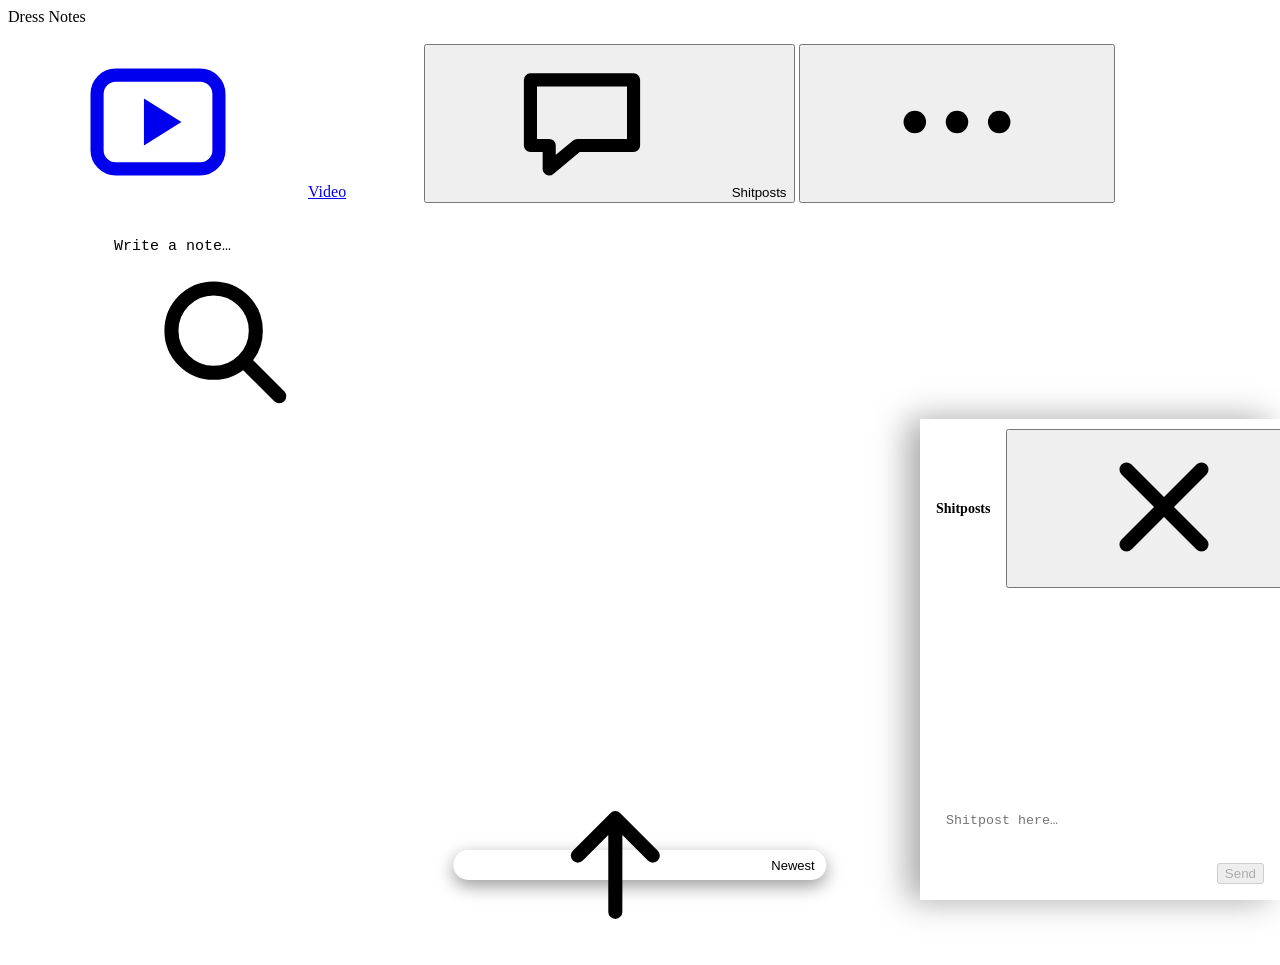
==== commit 816e4737: "Simplify navigation menu labels and add icons" ====
--- a/public/index.html
+++ b/public/index.html
@@ -44,13 +44,13 @@
     </div>
 
     <div id="menuPopover" class="popover menu-popover" hidden>
-        <div class="menu-user">Signed in as <strong id="currentUserName" class="awaiting-data">Guest</strong></div>
-        <button type="button" id="menuUsersButton" class="menu-item mobile-only">Who's online</button>
-        <a href="/recall.html" class="menu-item">Open past notes</a>
-        <button type="button" id="exportJson" class="menu-item">Download notes (JSON)</button>
-        <a href="/config.html" class="menu-item">Settings &amp; status</a>
+        <button type="button" id="menuUsersButton" class="menu-item mobile-only"><svg class="icon" aria-hidden="true"><use href="icons.svg#i-users"/></svg>Who's online</button>
+        <a href="/recall.html" class="menu-item"><svg class="icon" aria-hidden="true"><use href="icons.svg#i-history"/></svg>Past notes</a>
+        <button type="button" id="exportJson" class="menu-item"><svg class="icon" aria-hidden="true"><use href="icons.svg#i-download"/></svg><span class="menu-label">Download notes<small>Save a copy to your device</small></span></button>
         <div class="menu-sep"></div>
-        <form method="post" action="/logout" class="menu-form"><button type="submit" class="menu-item danger">Log out</button></form>
+        <a href="/config.html" class="menu-item"><svg class="icon" aria-hidden="true"><use href="icons.svg#i-settings"/></svg>Settings</a>
+        <div class="menu-sep"></div>
+        <form method="post" action="/logout" class="menu-form"><button type="submit" class="menu-item danger"><svg class="icon" aria-hidden="true"><use href="icons.svg#i-logout"/></svg>Log out</button></form>
     </div>
 
     <main class="page">
@@ -130,7 +130,7 @@
             </div>
             <div id="notesEmpty" class="empty" data-loading-content hidden>
                 <p class="empty-title">No notes yet</p>
-                <p class="muted">Write a note above. The cue and time are added for you.</p>
+                <p class="muted">Write a note above, or <a href="/recall.html" class="empty-link">view past notes</a>.</p>
             </div>
             <div id="notesNoMatch" class="empty" data-loading-content hidden>
                 <p class="empty-title">No notes match these filters</p>
--- a/public/index-style.css
+++ b/public/index-style.css
@@ -125,10 +125,10 @@
 .users-list .you, .users-list .writing { color: var(--text-3); font-size: 12px; }
 .users-list .writing { color: var(--warn); margin-left: auto; }
 
-.menu-user { padding: 6px 8px 8px; font-size: 12px; color: var(--text-3); border-bottom: 1px solid var(--border); margin-bottom: 4px; }
-.menu-user strong { color: var(--text); font-weight: 500; }
 .menu-item {
-    display: block;
+    display: flex;
+    align-items: center;
+    gap: 12px;
     width: 100%;
     text-align: left;
     padding: 6px 8px;
@@ -137,7 +137,11 @@
     text-decoration: none;
 }
 .menu-item:hover { background: var(--hover); }
+.menu-item .icon { color: var(--text-2); }
+.menu-label { display: flex; flex-direction: column; gap: 2px; }
+.menu-label small { color: var(--text-3); font-size: 11px; }
 .menu-item.danger { color: var(--danger); }
+.menu-item.danger .icon { color: inherit; }
 .menu-form { margin: 0; }
 .menu-sep { height: 1px; background: var(--border); margin: 4px 0; }
 
@@ -280,6 +284,8 @@
     overflow: hidden;
 }
 .notes-list:empty { display: none; }
+.empty-link { color: var(--accent); text-underline-offset: 3px; }
+.empty-link:hover { color: var(--accent-hover); }
 
 /* Loading is shared by notes, chat and past notes (loading-state.js). Reserve
    space while waiting, and reveal skeletons only for a slower first load. */
@@ -656,7 +662,7 @@
     .mobile-only { display: inline-flex; }
     /* Hidden visually but still read out, so the icon-only button keeps its name. */
     #chatToggle span:not(.count-badge) { position: absolute; width: 1px; height: 1px; overflow: hidden; clip-path: inset(50%); }
-    .menu-item.mobile-only { display: block; }
+    .menu-item.mobile-only { display: flex; }
     .notes-page .topbar { gap: 8px; }
     .notes-page .topbar-actions { gap: 0; flex: none; }
     .video-link { width: 44px; min-width: 44px; padding: 0; }
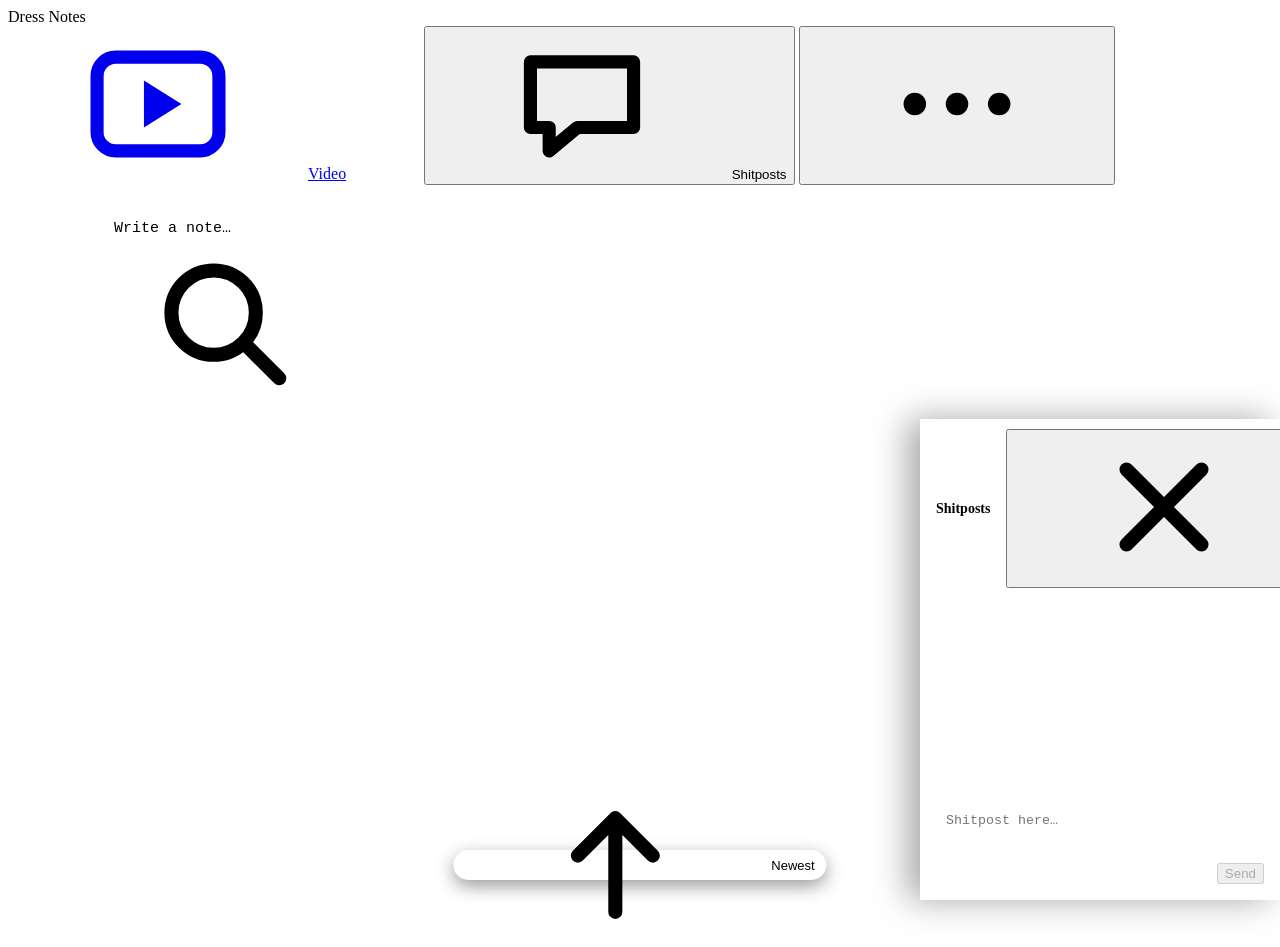
==== commit 0707da5b: "Keep header context consistent and show only the selected time value" ====
--- a/public/index.html
+++ b/public/index.html
@@ -13,16 +13,16 @@
     <div id="connectionBanner" class="connection-banner" role="status" aria-live="polite" hidden>Connection lost. Reconnecting&hellip; Notes you send are kept and go out when it's back.</div>
 
     <header class="topbar">
-        <div class="brand">Dress Notes</div>
+        <div class="header-context">
+            <div class="brand">Dress Notes</div>
 
-        <div class="live awaiting-data" title="What a note is stamped with if you start writing now">
-            <span class="live-item"><span class="live-label">Cue</span> <span id="globalLxCue" class="live-value">1</span><input type="text" id="lxCueInput" class="cue-input" aria-label="Current cue" title="No cue feed from the desk, so type the current cue here. It updates for everyone." hidden></span>
-            <span class="live-item"><span class="live-label">Scene</span> <span id="currentActDisplay" class="live-value">Preshow</span></span>
-            <span class="live-item">
-                <span id="timeModeLabel" class="live-label">Clock</span>
-                <span id="globalTimecode" class="live-value mono">00:00:00:00</span>
-                <span id="sourceBadge" class="signal" hidden></span>
-            </span>
+            <div class="live awaiting-data" title="What a note is stamped with if you start writing now">
+                <span class="live-item"><span class="live-label">Scene</span> <span id="currentActDisplay" class="live-value">Preshow</span></span>
+                <span class="live-item"><span class="live-label">Cue</span> <span id="globalLxCue" class="live-value">1</span><input type="text" id="lxCueInput" class="cue-input" aria-label="Current cue" title="No cue feed from the desk, so type the current cue here. It updates for everyone." hidden></span>
+                <span class="live-item">
+                    <span id="globalTimecode" class="live-value mono">00:00:00:00</span>
+                </span>
+            </div>
         </div>
 
         <div class="topbar-actions">
@@ -57,18 +57,15 @@
         <section id="composer" class="composer" aria-label="Write a note">
             <textarea id="noteInput" rows="1" placeholder="Write a note…" aria-label="Write a note"></textarea>
             <div class="composer-details">
-                <button type="button" id="composerTagsToggle" class="btn outline mobile-only" aria-expanded="false" aria-controls="tagsContainer">
-                    <svg class="icon" aria-hidden="true"><use href="icons.svg#i-tag"/></svg><span id="composerTagsLabel">Choose tags</span>
-                </button>
                 <div class="tag-toggles" id="tagsContainer" role="group" aria-label="Tags for this note" aria-describedby="tagError"></div>
                 <p id="tagError" class="field-error" role="alert" hidden>Choose at least one tag.</p>
                 <div class="composer-footer">
                     <div id="personalTimecode" class="stamp">
                         <span id="stampLabel" class="stamp-label">Will be stamped</span>
-                        <span class="stamp-value">Cue <span id="personalLxCueDisplay">--</span> · <span id="personalTimecodeDisplay" class="mono">--:--:--:--</span></span>
+                        <span class="stamp-value"><span class="stamp-scene"><span id="personalActDisplay">--</span> · </span>Cue <span id="personalLxCueDisplay">--</span><span class="stamp-time"> · <span id="personalTimecodeDisplay" class="mono">--:--:--:--</span></span></span>
                     </div>
                     <div class="composer-actions">
-                        <button type="button" id="cancelNote" class="btn ghost" aria-label="Discard note"><svg class="icon mobile-only" aria-hidden="true"><use href="icons.svg#i-close"/></svg><span>Discard</span></button>
+                        <button type="button" id="cancelNote" class="btn ghost" aria-label="Discard note">Discard</button>
                         <button type="button" id="sendNote" class="btn primary" disabled>Send note</button>
                     </div>
                 </div>
--- a/public/index-style.css
+++ b/public/index-style.css
@@ -28,6 +28,8 @@
 
 .connection-banner:not([hidden]) + .topbar { top: var(--connection-banner-h, 37px); }
 
+.header-context { display: flex; align-items: center; gap: 24px; flex: 1; min-width: 0; overflow: hidden; }
+.header-context .brand { flex: none; }
 .live {
     display: flex;
     align-items: center;
@@ -35,26 +37,9 @@
     min-width: 0;
     overflow: hidden;
 }
-.live-item { display: inline-flex; align-items: baseline; gap: 6px; white-space: nowrap; }
+.live-item { display: inline-flex; flex: none; align-items: baseline; gap: 6px; white-space: nowrap; }
 .live-label { color: var(--text-3); font-size: 12px; }
 .live-value { font-weight: 500; }
-
-.signal {
-    align-self: center;
-    font-size: 11px;
-    color: var(--text-3);
-    display: inline-flex;
-    align-items: center;
-    gap: 5px;
-}
-.signal::before {
-    content: "";
-    width: 6px;
-    height: 6px;
-    border-radius: 50%;
-    background: var(--text-3);
-}
-.signal.live::before { background: var(--ok); }
 
 .topbar-actions { margin-left: auto; display: flex; align-items: center; gap: 4px; }
 
@@ -228,6 +213,7 @@
     color: var(--text-3);
 }
 .stamp-value { color: var(--text-2); }
+.stamp-time { display: none; }
 .stamp:not(.frozen) .stamp-value { display: none; }
 
 .tag-toggles.invalid .chip { border-color: color-mix(in srgb, var(--danger) 60%, var(--border-strong)); }
@@ -343,8 +329,9 @@
 }
 .notes-list > :last-child { border-bottom: 0; }
 .note:hover { background: color-mix(in srgb, var(--surface) 50%, var(--bg)); }
-.note.flash { animation: flash 1.6s ease-out; }
-@keyframes flash { from { background: var(--accent-soft); } to { background: transparent; } }
+.note.arriving { animation: note-arrival 140ms ease-out; }
+@keyframes note-arrival { from { opacity: 0.65; } to { opacity: 1; } }
+@media (prefers-reduced-motion: reduce) { .note.arriving { animation: none; } }
 
 /* Faces next to notes, replies and chat: a person, not a stack, so no ring or overlap. */
 .note .avatar, .chat-msg .avatar { margin: 0; border: 0; }
@@ -620,8 +607,8 @@
 
 /* --- Small screens --- */
 @media (max-width: 860px) {
-    .notes-page .brand { display: none; }
     .live { gap: 12px; }
+    .header-context { gap: 12px; }
     .avatars-count { display: none; }
     .page { padding: 12px 12px 80px; }
     /* A draft must scroll away, even in a phone's short landscape viewport. */
@@ -667,34 +654,20 @@
     .notes-page .topbar-actions { gap: 0; flex: none; }
     .video-link { width: 44px; min-width: 44px; padding: 0; }
     .video-link > span { display: none; }
-    .notes-page:has(.composer.focused) .topbar .live { display: none; }
-    .notes-page:has(.composer.focused) .topbar .brand { display: block; }
+    .notes-page .header-context .brand { white-space: nowrap; }
     .notes-page .live { flex: 1; gap: 12px; font-size: 15px; }
-    .live-item { min-width: 0; }
-    .live-item:first-child { flex: none; }
-    .live-item:nth-child(2), #usersButton, .avatar-stack { display: none; }
-    .live-item:last-child .live-label { display: none; }
-    .live-value { overflow: hidden; text-overflow: ellipsis; }
-    .signal { display: none; }
+    #usersButton, .avatar-stack { display: none; }
     .cue-input { width: 62px; height: 44px; }
     .page { padding: 12px max(12px, env(safe-area-inset-right)) max(80px, env(safe-area-inset-bottom)) max(12px, env(safe-area-inset-left)); }
 
     #noteInput { min-height: 56px; max-height: 35dvh; padding: 14px; }
     .composer-details { padding: 0 12px 12px; }
-    .composer.open .composer-details { display: flex; flex-wrap: wrap; align-items: center; gap: 8px; }
-    #composerTagsToggle { min-width: 0; max-width: calc(100% - 170px); order: 3; }
-    #composerTagsLabel { overflow: hidden; text-overflow: ellipsis; }
-    .tag-toggles { display: none; flex-basis: 100%; order: 1; gap: 8px; padding: 4px 0; }
-    .tags-expanded .tag-toggles { display: flex; }
-    #tagError { flex-basis: 100%; order: 2; }
-    .composer-footer { display: contents; }
-    .stamp { font-size: 12px; flex-basis: 100%; order: 0; }
+    .tag-toggles { gap: 6px; padding-bottom: 10px; }
+    .tag-toggles .chip { min-height: 32px; padding: 4px 9px; border-radius: 16px; font-size: 12px; }
+    .tag-toggles .dot { width: 6px; height: 6px; }
+    .composer-footer { flex-direction: column; align-items: stretch; gap: 6px; padding-top: 8px; }
+    .stamp { flex-wrap: wrap; gap: 0 4px; font-size: 11px; line-height: 16px; overflow-wrap: anywhere; }
     .stamp:not(.frozen) { display: none; }
-    .stamp-label { display: none; }
-    .composer-actions { order: 4; }
-    #cancelNote { width: 44px; padding: 0; }
-    #cancelNote > span { display: none; }
-    .composer-actions .primary { min-width: 112px; }
 
     .notes { margin-top: 20px; }
     .notes-page .notes:not(.has-notes) .toolbar,
